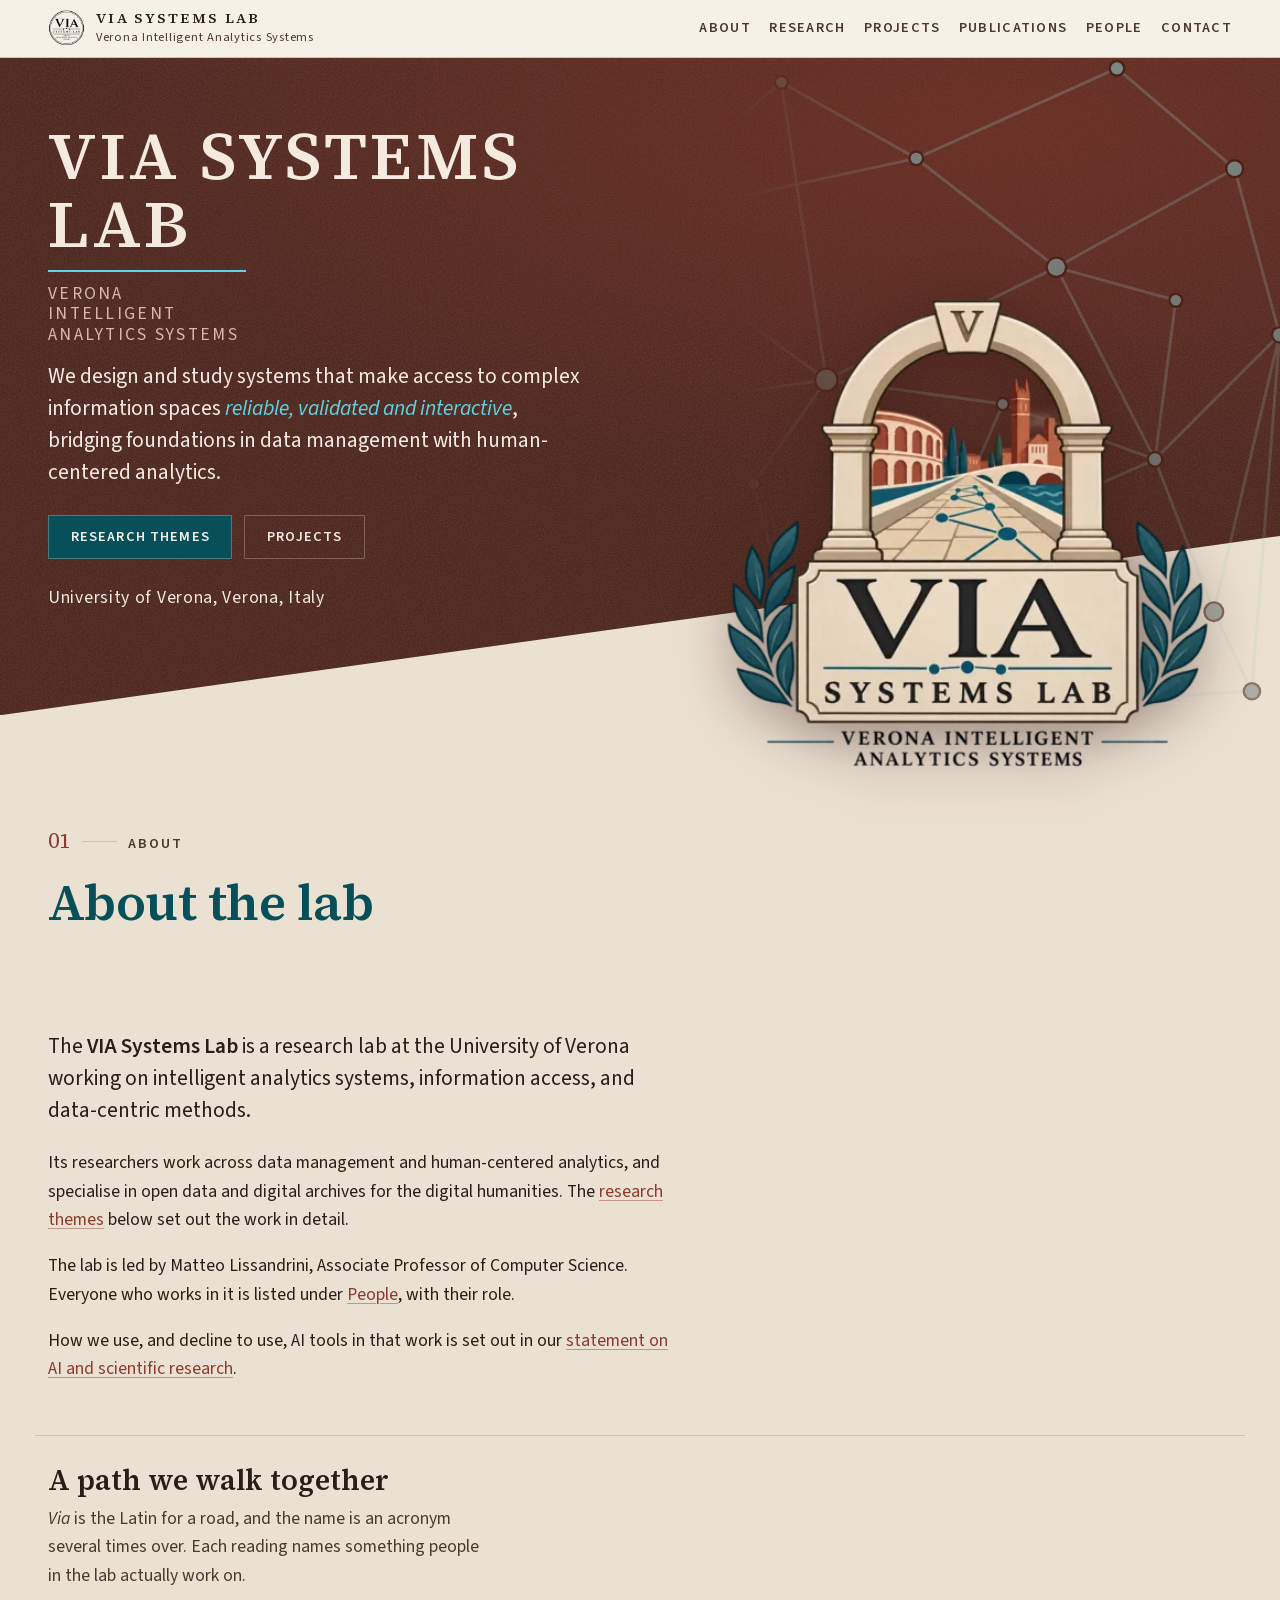
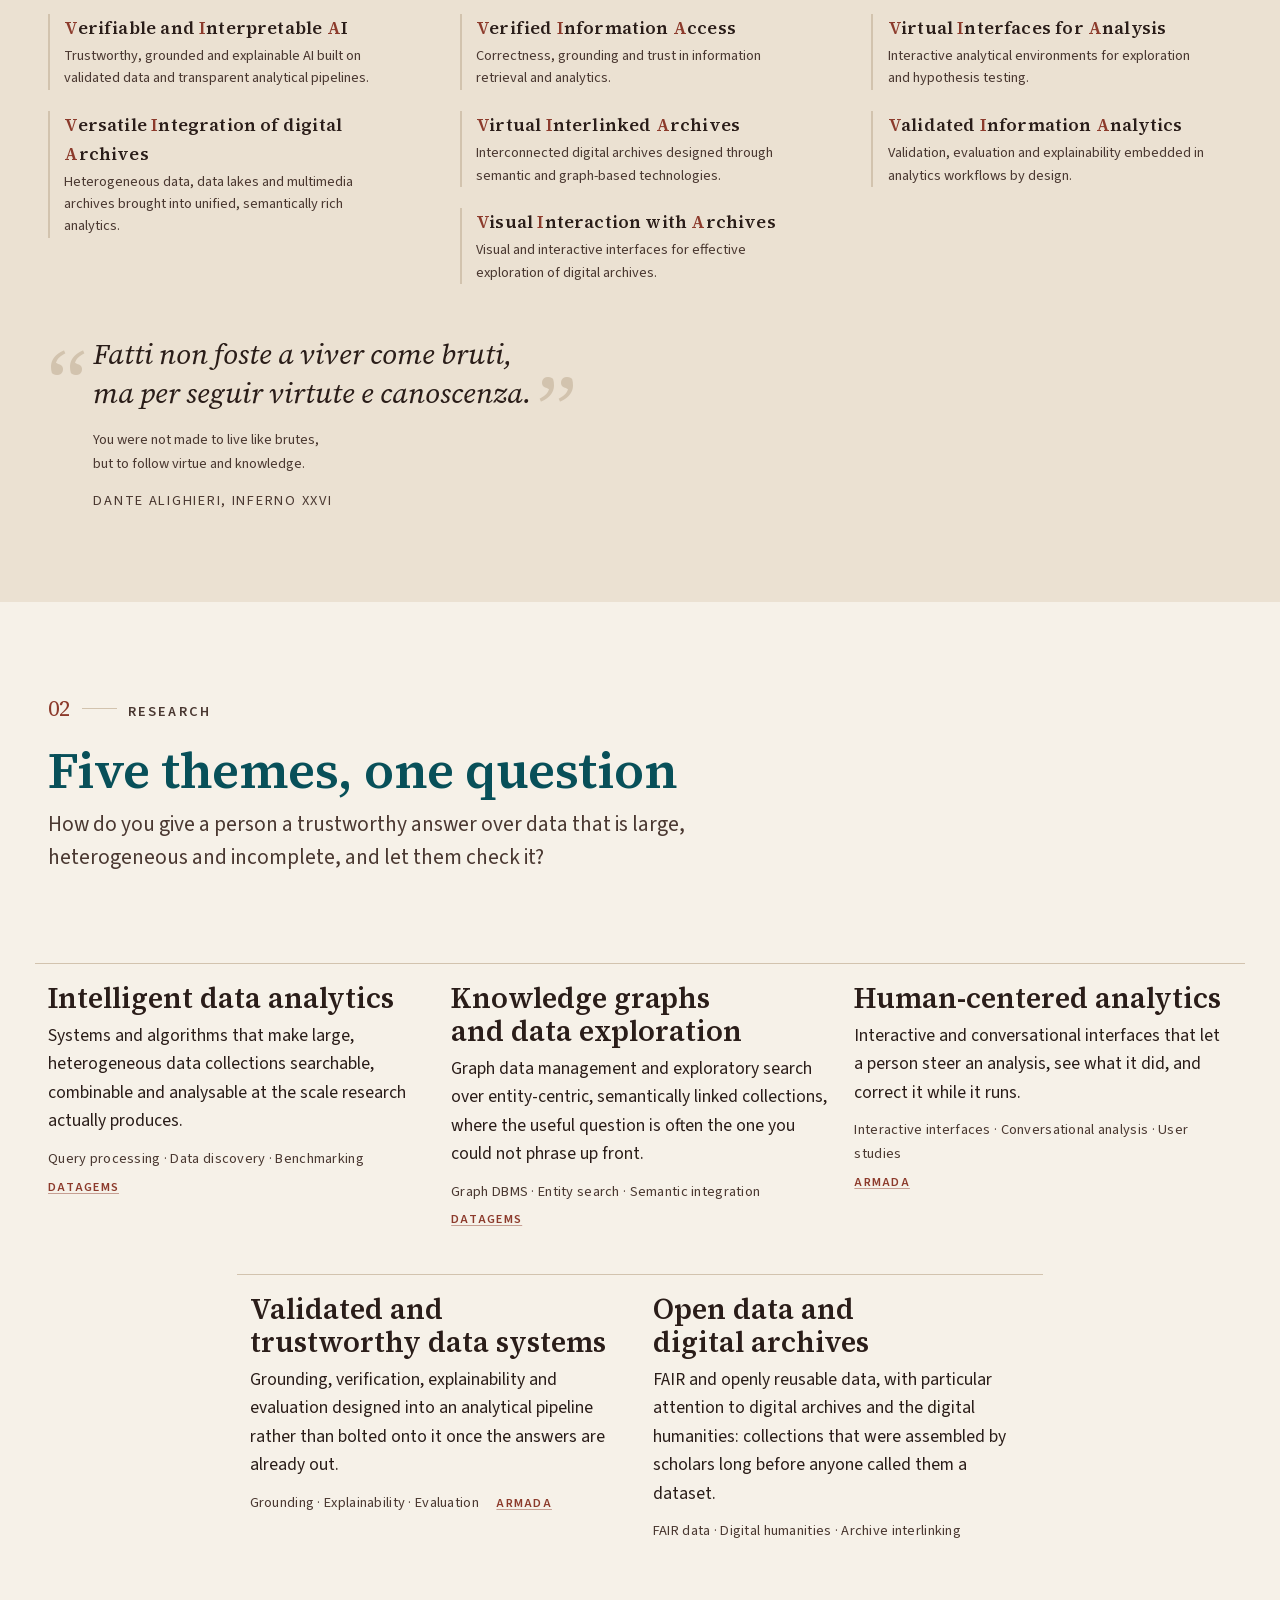
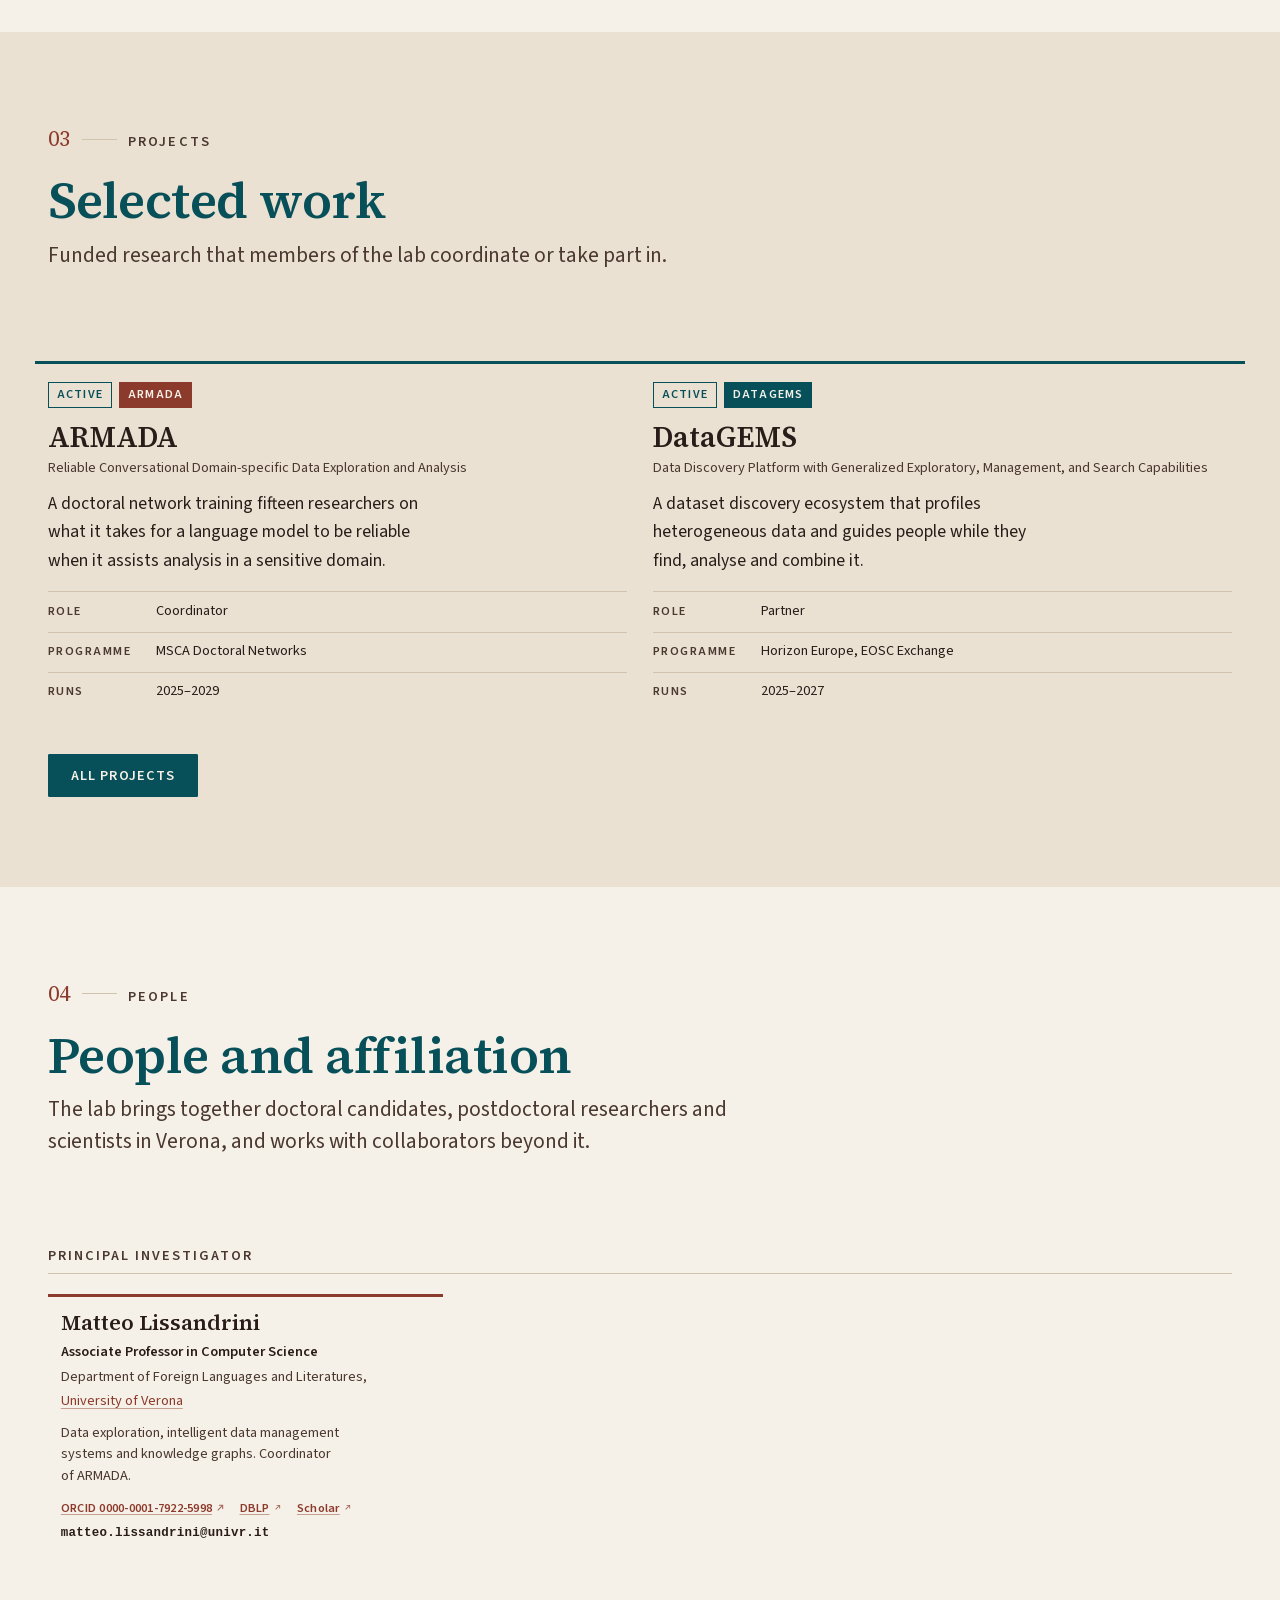
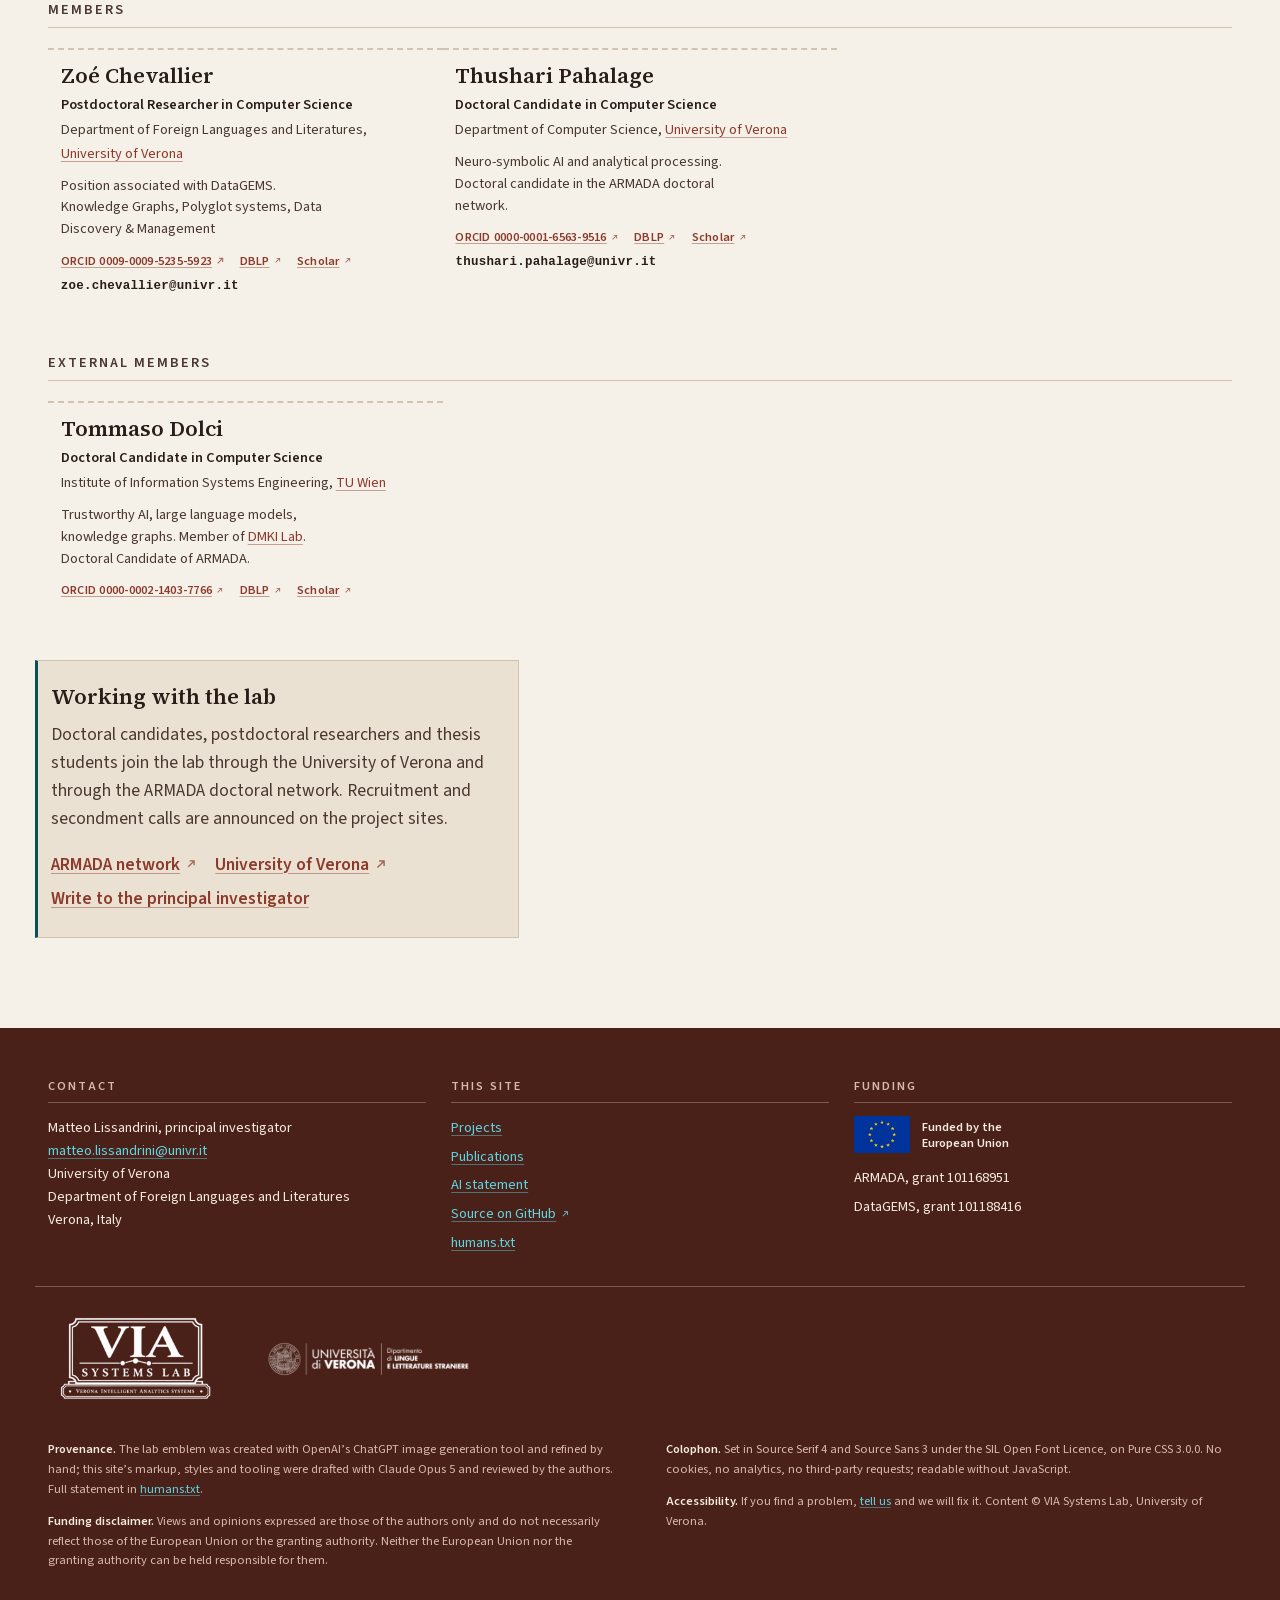
==== index.html @ 9a3056bc "content(people): title doctoral candidates consistently [BOT] The cards used "Doctoral Candidate" an" ====
<!doctype html>
<html lang="en">
<head>
<meta charset="utf-8">
<meta name="viewport" content="width=device-width, initial-scale=1">

<title>VIA Systems Lab · Verona Intelligent Analytics Systems</title>
<meta name="description" content="VIA Systems Lab (Verona Intelligent Analytics Systems) is a research lab at the University of Verona working on reliable, validated and interactive access to complex information spaces.">
<link rel="canonical" href="https://viasystemslab.github.io/">

<meta name="color-scheme" content="light">
<meta name="theme-color" content="#f6f1e8">

<link rel="icon" href="icons/favicon.svg" type="image/svg+xml">
<link rel="icon" href="icons/favicon-32.png" sizes="32x32" type="image/png">
<link rel="icon" href="icons/favicon-16.png" sizes="16x16" type="image/png">
<link rel="apple-touch-icon" href="icons/apple-touch-icon.png" sizes="180x180">
<link rel="manifest" href="site.webmanifest">
<link rel="author" type="text/plain" href="humans.txt">

<link rel="preload" href="fonts/source-sans-3-roman-latin.woff2" as="font" type="font/woff2" crossorigin>
<link rel="preload" href="fonts/source-serif-4-roman-latin.woff2" as="font" type="font/woff2" crossorigin>

<link rel="stylesheet" href="css/fonts.css">
<link rel="stylesheet" href="css/pure.css">
<link rel="stylesheet" href="css/grids-responsive.css">
<link rel="stylesheet" href="css/custom.css">

<meta property="og:type" content="website">
<meta property="og:site_name" content="VIA Systems Lab">
<meta property="og:locale" content="en_GB">
<meta property="og:url" content="https://viasystemslab.github.io/">
<meta property="og:title" content="VIA Systems Lab · Verona Intelligent Analytics Systems">
<meta property="og:description" content="A research lab at the University of Verona working on reliable, validated and interactive access to complex information spaces.">
<meta property="og:image" content="https://viasystemslab.github.io/img/og-card.png">
<meta property="og:image:width" content="1200">
<meta property="og:image:height" content="630">
<meta property="og:image:type" content="image/png">
<meta property="og:image:alt" content="The VIA Systems Lab plaque: VIA SYSTEMS LAB, Verona Intelligent Analytics Systems.">
<meta name="twitter:card" content="summary_large_image">

<script type="application/ld+json">
{
  "@context": {
    "@vocab": "https://schema.org/",
    "iptcExt": "http://iptc.org/std/Iptc4xmpExt/2008-02-29/",
    "digitalSourceType": {
      "@id": "iptcExt:DigitalSourceType",
      "@type": "@id"
    }
  },
  "@graph": [
    {
      "@id": "https://viasystemslab.github.io/#website",
      "@type": "WebSite",
      "url": "https://viasystemslab.github.io/",
      "name": "VIA Systems Lab",
      "inLanguage": "en",
      "publisher": {
        "@id": "https://viasystemslab.github.io/#organization"
      }
    },
    {
      "@id": "https://viasystemslab.github.io/#webpage",
      "@type": "WebPage",
      "url": "https://viasystemslab.github.io/",
      "name": "VIA Systems Lab · Verona Intelligent Analytics Systems",
      "isPartOf": {
        "@id": "https://viasystemslab.github.io/#website"
      },
      "about": {
        "@id": "https://viasystemslab.github.io/#organization"
      },
      "inLanguage": "en",
      "primaryImageOfPage": {
        "@id": "https://viasystemslab.github.io/#emblem"
      }
    },
    {
      "@id": "https://viasystemslab.github.io/#organization",
      "@type": "ResearchOrganization",
      "name": "VIA Systems Lab",
      "alternateName": "Verona Intelligent Analytics Systems",
      "url": "https://viasystemslab.github.io/",
      "description": "A research lab at the University of Verona working on systems for reliable, validated and interactive access to complex information spaces, with an emphasis on open data and digital archives.",
      "parentOrganization": {
        "@id": "https://ror.org/039bp8j42"
      },
      "location": {
        "@type": "Place",
        "address": {
          "@type": "PostalAddress",
          "addressLocality": "Verona",
          "addressCountry": "IT"
        }
      },
      "sameAs": [
        "https://github.com/VIASystemsLab"
      ],
      "member": [
        {
          "@id": "https://orcid.org/0000-0001-7922-5998"
        },
        {
          "@id": "https://orcid.org/0000-0001-6563-9516"
        },
        {
          "@id": "https://orcid.org/0009-0009-5235-5923"
        },
        {
          "@id": "https://orcid.org/0000-0002-1403-7766"
        }
      ],
      "knowsAbout": [
        {
          "@id": "https://viasystemslab.github.io/#theme-intelligent-data-analytics"
        },
        {
          "@id": "https://viasystemslab.github.io/#theme-knowledge-graphs"
        },
        {
          "@id": "https://viasystemslab.github.io/#theme-human-centered-analytics"
        },
        {
          "@id": "https://viasystemslab.github.io/#theme-trustworthy-data-systems"
        },
        {
          "@id": "https://viasystemslab.github.io/#theme-open-data-archives"
        }
      ],
      "logo": {
        "@id": "https://viasystemslab.github.io/#emblem"
      },
      "image": {
        "@id": "https://viasystemslab.github.io/#emblem"
      }
    },
    {
      "@id": "https://ror.org/039bp8j42",
      "@type": "CollegeOrUniversity",
      "name": "University of Verona",
      "alternateName": "Università degli Studi di Verona",
      "url": "https://www.univr.it/",
      "sameAs": [
        "https://ror.org/039bp8j42",
        "https://www.wikidata.org/wiki/Q2531629"
      ]
    },
    {
      "@id": "https://ror.org/04d836q62",
      "@type": "CollegeOrUniversity",
      "name": "TU Wien",
      "alternateName": "Technische Universität Wien",
      "url": "https://www.tuwien.at/",
      "sameAs": [
        "https://ror.org/04d836q62"
      ]
    },
    {
      "@id": "https://orcid.org/0000-0001-7922-5998",
      "@type": "Person",
      "name": "Matteo Lissandrini",
      "givenName": "Matteo",
      "familyName": "Lissandrini",
      "jobTitle": "Associate Professor in Computer Science",
      "url": "https://lissandrini.com/",
      "email": "matteo.lissandrini@univr.it",
      "affiliation": {
        "@id": "https://ror.org/039bp8j42"
      },
      "worksFor": {
        "@id": "https://ror.org/039bp8j42"
      },
      "memberOf": {
        "@id": "https://viasystemslab.github.io/#organization"
      },
      "identifier": {
        "@type": "PropertyValue",
        "propertyID": "ORCID",
        "value": "0000-0001-7922-5998",
        "url": "https://orcid.org/0000-0001-7922-5998"
      },
      "sameAs": [
        "https://orcid.org/0000-0001-7922-5998",
        "https://dblp.org/pid/139/1128.html",
        "https://scholar.google.com/citations?user=TvHNVDgAAAAJ",
        "https://lissandrini.com/",
        "https://www.dlls.univr.it/?ent=persona&id=7657&lang=en"
      ]
    },
    {
      "@id": "https://orcid.org/0000-0001-6563-9516",
      "@type": "Person",
      "name": "Thushari Pahalage",
      "givenName": "Thushari",
      "familyName": "Pahalage",
      "jobTitle": "Doctoral Candidate in Computer Science",
      "url": "https://sites.google.com/view/thushariii/home",
      "email": "thushari.pahalage@univr.it",
      "affiliation": {
        "@id": "https://ror.org/039bp8j42"
      },
      "worksFor": {
        "@id": "https://ror.org/039bp8j42"
      },
      "memberOf": {
        "@id": "https://viasystemslab.github.io/#organization"
      },
      "identifier": {
        "@type": "PropertyValue",
        "propertyID": "ORCID",
        "value": "0000-0001-6563-9516",
        "url": "https://orcid.org/0000-0001-6563-9516"
      },
      "sameAs": [
        "https://orcid.org/0000-0001-6563-9516",
        "https://dblp.org/pid/359/8479.html",
        "https://scholar.google.com/citations?user=xs5upZ8AAAAJ",
        "https://sites.google.com/view/thushariii/home"
      ]
    },
    {
      "@id": "https://orcid.org/0009-0009-5235-5923",
      "@type": "Person",
      "name": "Zoé Chevallier",
      "givenName": "Zoé",
      "familyName": "Chevallier",
      "jobTitle": "Postdoctoral Researcher in Computer Science",
      "url": "https://zoechevallier1.github.io/",
      "email": "zoe.chevallier@univr.it",
      "affiliation": {
        "@id": "https://ror.org/039bp8j42"
      },
      "worksFor": {
        "@id": "https://ror.org/039bp8j42"
      },
      "memberOf": {
        "@id": "https://viasystemslab.github.io/#organization"
      },
      "identifier": {
        "@type": "PropertyValue",
        "propertyID": "ORCID",
        "value": "0009-0009-5235-5923",
        "url": "https://orcid.org/0009-0009-5235-5923"
      },
      "sameAs": [
        "https://orcid.org/0009-0009-5235-5923",
        "https://dblp.org/pid/281/5271.html",
        "https://scholar.google.com/citations?user=TdXjdssAAAAJ&hl=fr&oi=ao",
        "https://zoechevallier1.github.io/",
        "https://www.dlls.univr.it/?ent=persona&id=100156&lang=en"
      ]
    },
    {
      "@id": "https://orcid.org/0000-0002-1403-7766",
      "@type": "Person",
      "name": "Tommaso Dolci",
      "givenName": "Tommaso",
      "familyName": "Dolci",
      "jobTitle": "Doctoral Candidate in Computer Science",
      "url": "https://tommasod.github.io/",
      "affiliation": {
        "@id": "https://ror.org/04d836q62"
      },
      "worksFor": {
        "@id": "https://ror.org/04d836q62"
      },
      "memberOf": {
        "@id": "https://viasystemslab.github.io/#organization"
      },
      "identifier": {
        "@type": "PropertyValue",
        "propertyID": "ORCID",
        "value": "0000-0002-1403-7766",
        "url": "https://orcid.org/0000-0002-1403-7766"
      },
      "sameAs": [
        "https://orcid.org/0000-0002-1403-7766",
        "https://dblp.org/pid/327/0835.html",
        "https://scholar.google.com/citations?user=LtmIhawAAAAJ",
        "https://tommasod.github.io/",
        "https://informatics.tuwien.ac.at/people/tommaso-dolci/"
      ]
    },
    {
      "@id": "https://viasystemslab.github.io/#research-themes",
      "@type": "DefinedTermSet",
      "name": "VIA Systems Lab research themes"
    },
    {
      "@id": "https://viasystemslab.github.io/#theme-intelligent-data-analytics",
      "@type": "DefinedTerm",
      "name": "Intelligent data analytics",
      "description": "Systems and algorithms that make large, heterogeneous data collections searchable, combinable and analysable at the scale research actually produces.",
      "inDefinedTermSet": {
        "@id": "https://viasystemslab.github.io/#research-themes"
      }
    },
    {
      "@id": "https://viasystemslab.github.io/#theme-knowledge-graphs",
      "@type": "DefinedTerm",
      "name": "Knowledge graphs and data exploration",
      "description": "Graph data management and exploratory search over entity-centric, semantically linked collections, where the useful question is often the one you could not phrase up front.",
      "inDefinedTermSet": {
        "@id": "https://viasystemslab.github.io/#research-themes"
      }
    },
    {
      "@id": "https://viasystemslab.github.io/#theme-human-centered-analytics",
      "@type": "DefinedTerm",
      "name": "Human-centered analytics",
      "description": "Interactive and conversational interfaces that let a person steer an analysis, see what it did, and correct it while it runs.",
      "inDefinedTermSet": {
        "@id": "https://viasystemslab.github.io/#research-themes"
      }
    },
    {
      "@id": "https://viasystemslab.github.io/#theme-trustworthy-data-systems",
      "@type": "DefinedTerm",
      "name": "Validated and trustworthy data systems",
      "description": "Grounding, verification, explainability and evaluation designed into an analytical pipeline rather than bolted onto it once the answers are already out.",
      "inDefinedTermSet": {
        "@id": "https://viasystemslab.github.io/#research-themes"
      }
    },
    {
      "@id": "https://viasystemslab.github.io/#theme-open-data-archives",
      "@type": "DefinedTerm",
      "name": "Open data and digital archives",
      "description": "FAIR and openly reusable data, with particular attention to digital archives and the digital humanities: collections that were assembled by scholars long before anyone called them a dataset.",
      "inDefinedTermSet": {
        "@id": "https://viasystemslab.github.io/#research-themes"
      }
    },
    {
      "@id": "https://cordis.europa.eu/project/id/101168951",
      "@type": "ResearchProject",
      "name": "ARMADA",
      "mainEntityOfPage": "https://viasystemslab.github.io/projects.html#armada",
      "startDate": "2025-03-01",
      "endDate": "2029-02-28",
      "member": {
        "@id": "https://viasystemslab.github.io/#organization"
      }
    },
    {
      "@id": "https://cordis.europa.eu/project/id/101188416",
      "@type": "ResearchProject",
      "name": "DataGEMS",
      "mainEntityOfPage": "https://viasystemslab.github.io/projects.html#datagems",
      "startDate": "2025-01-01",
      "endDate": "2027-12-31",
      "member": {
        "@id": "https://viasystemslab.github.io/#organization"
      }
    },
    {
      "@id": "https://viasystemslab.github.io/#emblem",
      "@type": "ImageObject",
      "name": "VIA Systems Lab emblem",
      "description": "A Roman arch framing a paved via that leads towards the Verona Arena, with the joints between the paving stones drawn as the edges of a data graph.",
      "contentUrl": "https://viasystemslab.github.io/img/via-logo-pictorial-w-1080.webp",
      "thumbnailUrl": "https://viasystemslab.github.io/img/via-logo-pictorial-w-480.webp",
      "encodingFormat": "image/webp",
      "width": 1080,
      "height": 996,
      "creator": {
        "@id": "https://viasystemslab.github.io/#organization"
      },
      "digitalSourceType": {
        "@id": "http://cv.iptc.org/newscodes/digitalsourcetype/compositeWithTrainedAlgorithmicMedia"
      },
      "creditText": "Images created with OpenAI's ChatGPT image generation tool. The designs were generated using AI based on prompts developed for the VIA Systems Lab, drawing inspiration from traditional Verona street plaques, Roman and medieval architectural elements, and the concepts of stable grounding, solid innovation, and lasting scientific knowledge. The final logo concepts were iteratively refined through successive prompts to simplify the design and adapt it for use as a stylized, monochrome logo and circular avatar."
    },
    {
      "@id": "https://github.com/VIASystemsLab/VIASystemsLab.github.io",
      "@type": "SoftwareSourceCode",
      "name": "VIA Systems Lab website",
      "description": "The static HTML and CSS source of this site.",
      "codeRepository": "https://github.com/VIASystemsLab/VIASystemsLab.github.io",
      "programmingLanguage": [
        "HTML",
        "CSS"
      ],
      "runtimePlatform": "GitHub Pages",
      "license": "https://github.com/VIASystemsLab/VIASystemsLab.github.io/blob/main/LICENSE",
      "maintainer": {
        "@id": "https://viasystemslab.github.io/#organization"
      },
      "about": {
        "@id": "https://viasystemslab.github.io/#organization"
      },
      "creditText": "Markup, stylesheet, build tooling and documentation drafted with Claude Opus 5 (claude-opus-5) and reviewed by the authors, who remain responsible for what is published."
    }
  ]
}
</script>
</head>

<body id="top">

<a class="skip-link" href="#main">Skip to main content</a>

<header class="masthead">
  <div class="masthead__inner">
    <a class="wordmark" href="#top">
      <picture>
        <source type="image/webp" srcset="img/via-logo-circle-b-240.webp">
        <img class="wordmark__seal" src="img/via-logo-circle-b-240.png" width="240" height="240" alt="" decoding="async">
      </picture>
      <span class="wordmark__text">
        <span class="wordmark__name">VIA Systems Lab</span>
        <span class="wordmark__sub">Verona Intelligent Analytics Systems</span>
      </span>
    </a>

    <nav class="nav" aria-label="Main">
      <ul class="nav__list">
        <li><a href="#about">About</a></li>
        <li><a href="#research">Research</a></li>
        <li><a href="projects.html">Projects</a></li>
        <li><a href="publications.html">Publications</a></li>
        <li><a href="#people">People</a></li>
        <li><a href="#contact">Contact</a></li>
      </ul>
    </nav>
  </div>
</header>

<main id="main">

  <!-- ============================== Hero ============================== -->
  <section class="hero" aria-labelledby="hero-title">
      <!--
        The lab's node-and-link figure. Geometry only: every colour, weight and
        opacity is in css/custom.css under .graph, so this can be retuned or
        reused on another band without touching markup.
      -->
      <div class="graph hero__graph" aria-hidden="true">
        <svg viewBox="0 0 900 380" preserveAspectRatio="xMaxYMid slice" focusable="false">
          <path class="graph__edges" d="M118 292L206 208 M206 208L298 322 M206 208L352 138 M352 138L447 243 M447 243L298 322 M447 243L563 330 M352 138L515 96 M515 96L408 44 M408 44L246 58 M246 58L206 208 M447 243L596 246 M596 246L638 186 M638 186L515 96 M638 186L771 121 M771 121L874 64 M638 186L740 200 M740 200L702 288 M702 288L563 330 M771 121L828 232 M828 232L702 288 M740 200L828 232 M828 232L862 320 M862 320L798 300 M798 300L702 288 M515 96L690 58 M690 58L771 121 M828 232L900 160 M900 160L874 64 M563 330L500 350 M500 350L660 348 M660 348L702 288 M408 44L330 8 M330 8L246 58 M690 58L612 14 M612 14L515 96 M874 64L806 6 M806 6L690 58 M500 350L392 374 M392 374L298 322 M660 348L716 376 M716 376L798 300 M862 320L884 366 M884 366L716 376 M298 322L236 368 M236 368L500 350 M206 208L166 140 M166 140L352 138 M272 240L298 322 M272 240L206 208 M470 120L515 96 M470 120L352 138 M540 200L447 243 M540 200L638 186 M610 300L660 348 M610 300L596 246 M760 340L798 300 M760 340L702 288 M840 140L771 121 M840 140L828 232 M118 292L236 368 M596 246L500 350 M900 160L862 320 M612 14L638 186 M884 366L900 160"/>
          <g class="graph__halo"><circle cx="118" cy="292" r="6.66"/><circle cx="206" cy="208" r="4.91"/><circle cx="298" cy="322" r="7.83"/><circle cx="352" cy="138" r="5.38"/><circle cx="447" cy="243" r="8.65"/><circle cx="515" cy="96" r="4.91"/><circle cx="563" cy="330" r="5.61"/><circle cx="638" cy="186" r="7.25"/><circle cx="702" cy="288" r="5.14"/><circle cx="771" cy="121" r="6.31"/><circle cx="828" cy="232" r="4.91"/><circle cx="874" cy="64" r="5.61"/><circle cx="246" cy="58" r="4.44"/><circle cx="408" cy="44" r="4.91"/><circle cx="596" cy="246" r="4.44"/><circle cx="740" cy="200" r="4.21"/><circle cx="862" cy="320" r="6.08"/><circle cx="690" cy="58" r="4.68"/><circle cx="798" cy="300" r="4.44"/><circle cx="900" cy="160" r="5.14"/><circle cx="500" cy="350" r="4.68"/><circle cx="660" cy="348" r="4.91"/><circle cx="330" cy="8" r="5.38"/><circle cx="612" cy="14" r="4.44"/><circle cx="806" cy="6" r="4.91"/><circle cx="392" cy="374" r="5.14"/><circle cx="716" cy="376" r="4.68"/><circle cx="884" cy="366" r="5.38"/><circle cx="236" cy="368" r="4.44"/><circle cx="166" cy="140" r="4.68"/><circle cx="272" cy="240" r="5.14"/><circle cx="470" cy="120" r="4.44"/><circle cx="540" cy="200" r="5.38"/><circle cx="610" cy="300" r="4.21"/><circle cx="760" cy="340" r="4.91"/><circle cx="840" cy="140" r="4.44"/></g>
          <g class="graph__nodes"><circle cx="118" cy="292" r="5.26"/><circle cx="206" cy="208" r="3.51"/><circle cx="298" cy="322" r="6.43"/><circle cx="352" cy="138" r="3.98"/><circle cx="447" cy="243" r="7.25"/><circle cx="515" cy="96" r="3.51"/><circle cx="563" cy="330" r="4.21"/><circle cx="638" cy="186" r="5.85"/><circle cx="702" cy="288" r="3.74"/><circle cx="771" cy="121" r="4.91"/><circle cx="828" cy="232" r="3.51"/><circle cx="874" cy="64" r="4.21"/><circle cx="246" cy="58" r="3.04"/><circle cx="408" cy="44" r="3.51"/><circle cx="596" cy="246" r="3.04"/><circle cx="740" cy="200" r="2.81"/><circle cx="862" cy="320" r="4.68"/><circle cx="690" cy="58" r="3.28"/><circle cx="798" cy="300" r="3.04"/><circle cx="900" cy="160" r="3.74"/><circle cx="500" cy="350" r="3.28"/><circle cx="660" cy="348" r="3.51"/><circle cx="330" cy="8" r="3.98"/><circle cx="612" cy="14" r="3.04"/><circle cx="806" cy="6" r="3.51"/><circle cx="392" cy="374" r="3.74"/><circle cx="716" cy="376" r="3.28"/><circle cx="884" cy="366" r="3.98"/><circle cx="236" cy="368" r="3.04"/><circle cx="166" cy="140" r="3.28"/><circle cx="272" cy="240" r="3.74"/><circle cx="470" cy="120" r="3.04"/><circle cx="540" cy="200" r="3.98"/><circle cx="610" cy="300" r="2.81"/><circle cx="760" cy="340" r="3.51"/><circle cx="840" cy="140" r="3.04"/></g>
        </svg>
      </div>
    <div class="hero__grid shell pure-g">
      <div class="hero__text pure-u-1 pure-u-md-1-2 pure-u-lg-13-24">
        <h1 id="hero-title" class="hero__h1">
          <span class="hero__name">VIA Systems Lab</span>
          <span class="hero__expansion">Verona Intelligent Analytics Systems</span>
        </h1>
        <p class="hero__lead">
          We design and study systems that make access to complex information
          spaces <em>reliable, validated and interactive</em>, bridging foundations
          in data management with human-centered analytics.
        </p>
        <p class="hero__actions">
          <a class="pure-button button button--primary" href="#research">Research themes</a>
          <a class="pure-button button button--ghost" href="projects.html">Projects</a>
        </p>
        <p class="hero__fact">
          University of Verona, Verona, Italy
        </p>
      </div>

      <figure class="hero__figure pure-u-1 pure-u-md-1-2 pure-u-lg-11-24">
        <!--
          Two cuts of the same emblem, differing only in the tagline colour.
          Which one reads depends on what the tagline lands on, and that
          changes twice as the layout widens:

            below 48em   the band is lifted and the emblem's lower half,
                         tagline included, finishes on the page  ->  black
            48em to 64em the emblem sits wholly on the dark band  ->  white
            64em and up  --hero-overhang pulls the emblem down through the
                         diagonal and the tagline clears it again  ->  black

          The first matching source wins, so the order here is narrowest
          first. Both cuts are built by tools/build_assets.py.
        -->
        <picture>
          <source type="image/webp" media="(max-width: 47.99em)"
                  srcset="img/via-logo-pictorial-b-480.webp 480w, img/via-logo-pictorial-b-720.webp 720w, img/via-logo-pictorial-b-1080.webp 1080w"
                  sizes="78vw">
          <source media="(max-width: 47.99em)"
                  srcset="img/via-logo-pictorial-b-480.png 480w"
                  sizes="78vw">
          <source type="image/webp" media="(max-width: 63.99em)"
                  srcset="img/via-logo-pictorial-w-480.webp 480w, img/via-logo-pictorial-w-720.webp 720w, img/via-logo-pictorial-w-1080.webp 1080w"
                  sizes="42vw">
          <source media="(max-width: 63.99em)"
                  srcset="img/via-logo-pictorial-w-480.png 480w"
                  sizes="42vw">
          <source type="image/webp"
                  srcset="img/via-logo-pictorial-b-480.webp 480w, img/via-logo-pictorial-b-720.webp 720w, img/via-logo-pictorial-b-1080.webp 1080w"
                  sizes="34vw">
          <img src="img/via-logo-pictorial-b-480.png" width="1305" height="1206"
               alt="The VIA Systems Lab emblem: a Roman arch framing a paved road that leads towards the Verona Arena, with the joints between the paving stones drawn as the edges of a data graph."
               decoding="async" fetchpriority="high">
        </picture>
      </figure>
    </div>
  </section>

  <!-- ============================= About ============================== -->
  <section id="about" class="section" aria-labelledby="about-title">
    <div class="shell pure-g">
      <header class="section__head pure-u-1 pure-u-md-5-6 pure-u-lg-17-24">
        <p class="eyebrow"><span class="eyebrow__num">01</span> About</p>
        <h2 id="about-title" class="section__title">About the lab</h2>
      </header>

      <div class="prose pure-u-1 pure-u-lg-13-24">
        <p class="prose__lead">
          The <strong>VIA Systems Lab</strong> is a research lab at the University of
          Verona working on intelligent analytics systems, information access, and
          data-centric methods.
        </p>
        <p>
          Its researchers work across data management and human-centered
          analytics, and specialise in open data and digital archives for the
          digital humanities. The <a href="#research">research themes</a> below
          set out the work in detail.
        </p>
        <p>
          The lab is led by Matteo Lissandrini, Associate Professor of Computer
          Science. Everyone who works in it is listed under
          <a href="#people">People</a>, with their role.
        </p>
        <p>
          How we use, and decline to use, AI tools in that work is set out in our
          <a href="ai-statement.html">statement on AI and scientific research</a>.
        </p>
      </div>

      <aside class="glossary pure-u-1" aria-labelledby="glossary-title">
        <h3 id="glossary-title" class="glossary__title">A path we walk together</h3>
        <p class="glossary__intro">
          <em>Via</em> is the Latin for a road, and the name is an acronym several
          times over. Each reading names something people in the lab actually
          work on.
        </p>
        <dl class="glossary__list">
          <div class="glossary__item">
            <dt><span class="glossary__vi">V</span>erifiable and <span class="glossary__vi">I</span>nterpretable <span class="glossary__vi">A</span>I</dt>
            <dd>Trustworthy, grounded and explainable AI built on validated data and transparent analytical pipelines.</dd>
          </div>
          <div class="glossary__item">
            <dt><span class="glossary__vi">V</span>ersatile <span class="glossary__vi">I</span>ntegration of digital <span class="glossary__vi">A</span>rchives</dt>
            <dd>Heterogeneous data, data lakes and multimedia archives brought into unified, semantically rich analytics.</dd>
          </div>
          <div class="glossary__item">
            <dt><span class="glossary__vi">V</span>erified <span class="glossary__vi">I</span>nformation <span class="glossary__vi">A</span>ccess</dt>
            <dd>Correctness, grounding and trust in information retrieval and analytics.</dd>
          </div>
          <div class="glossary__item">
            <dt><span class="glossary__vi">V</span>irtual <span class="glossary__vi">I</span>nterlinked <span class="glossary__vi">A</span>rchives</dt>
            <dd>Interconnected digital archives designed through semantic and graph-based technologies.</dd>
          </div>
          <div class="glossary__item">
            <dt><span class="glossary__vi">V</span>isual <span class="glossary__vi">I</span>nteraction with <span class="glossary__vi">A</span>rchives</dt>
            <dd>Visual and interactive interfaces for effective exploration of digital archives.</dd>
          </div>
          <div class="glossary__item">
            <dt><span class="glossary__vi">V</span>irtual <span class="glossary__vi">I</span>nterfaces for <span class="glossary__vi">A</span>nalysis</dt>
            <dd>Interactive analytical environments for exploration and hypothesis testing.</dd>
          </div>
          <div class="glossary__item">
            <dt><span class="glossary__vi">V</span>alidated <span class="glossary__vi">I</span>nformation <span class="glossary__vi">A</span>nalytics</dt>
            <dd>Validation, evaluation and explainability embedded in analytics workflows by design.</dd>
          </div>
        </dl>
      </aside>

      <figure class="pullquote pure-u-1 pure-u-md-1-2 pure-u-lg-11-24">
        <!-- Verse, so the line break is the poem's and belongs in the markup. -->
        <blockquote lang="it">
          <p>Fatti non foste a viver come bruti,<br>
          ma per seguir virtute e canoscenza.</p>
        </blockquote>
        <p class="pullquote__gloss" lang="en">You were not made to live like
          brutes, but to follow virtue and knowledge.</p>
        <figcaption>Dante Alighieri, Inferno XXVI</figcaption>
      </figure>
    </div>
  </section>

  <!-- ============================ Research ============================ -->
  <section id="research" class="section" aria-labelledby="research-title">
    <div class="shell pure-g">
      <header class="section__head pure-u-1 pure-u-md-5-6 pure-u-lg-17-24">
        <p class="eyebrow"><span class="eyebrow__num">02</span> Research</p>
        <h2 id="research-title" class="section__title">Five themes, one question</h2>
        <p class="section__standfirst">
          How do you give a person a trustworthy answer over data that is large,
          heterogeneous and incomplete, and let them check it?
        </p>
      </header>

      <ol class="themes pure-g">
        <li class="theme pure-u-1 pure-u-md-1-2 pure-u-lg-1-3" id="theme-intelligent-data-analytics">
          <h3 class="theme__name">Intelligent data analytics</h3>
          <p class="theme__desc">
            Systems and algorithms that make large, heterogeneous data collections
            searchable, combinable and analysable at the scale research actually produces.
          </p>
          <p class="theme__meta">
            <span class="theme__methods">Query processing · Data discovery · Benchmarking</span>
            <a class="theme__link" href="projects.html#datagems">DataGEMS</a>
          </p>
        </li>

        <li class="theme pure-u-1 pure-u-md-1-2 pure-u-lg-1-3" id="theme-knowledge-graphs">
          <h3 class="theme__name">Knowledge graphs and data exploration</h3>
          <p class="theme__desc">
            Graph data management and exploratory search over entity-centric,
            semantically linked collections, where the useful question is often the
            one you could not phrase up front.
          </p>
          <p class="theme__meta">
            <span class="theme__methods">Graph DBMS · Entity search · Semantic integration</span>
            <a class="theme__link" href="projects.html#datagems">DataGEMS</a>
          </p>
        </li>

        <li class="theme pure-u-1 pure-u-md-1-2 pure-u-lg-1-3" id="theme-human-centered-analytics">
          <h3 class="theme__name">Human-centered analytics</h3>
          <p class="theme__desc">
            Interactive and conversational interfaces that let a person steer an
            analysis, see what it did, and correct it while it runs.
          </p>
          <p class="theme__meta">
            <span class="theme__methods">Interactive interfaces · Conversational analysis · User studies</span>
            <a class="theme__link" href="projects.html#armada">ARMADA</a>
          </p>
        </li>

        <li class="theme pure-u-1 pure-u-md-1-2 pure-u-lg-1-3" id="theme-trustworthy-data-systems">
          <h3 class="theme__name">Validated and trustworthy data systems</h3>
          <p class="theme__desc">
            Grounding, verification, explainability and evaluation designed into an
            analytical pipeline rather than bolted onto it once the answers are already out.
          </p>
          <p class="theme__meta">
            <span class="theme__methods">Grounding · Explainability · Evaluation</span>
            <a class="theme__link" href="projects.html#armada">ARMADA</a>
          </p>
        </li>

        <li class="theme pure-u-1 pure-u-md-1-2 pure-u-lg-1-3" id="theme-open-data-archives">
          <h3 class="theme__name">Open data and digital archives</h3>
          <p class="theme__desc">
            FAIR and openly reusable data, with particular attention to digital
            archives and the digital humanities: collections that were assembled by
            scholars long before anyone called them a dataset.
          </p>
          <p class="theme__meta">
            <span class="theme__methods">FAIR data · Digital humanities · Archive interlinking</span>
          </p>
        </li>
      </ol>
    </div>
  </section>

  <!-- ====================== Projects (highlights) ====================== -->
  <section id="projects" class="section" aria-labelledby="projects-title">
    <div class="shell pure-g">
      <header class="section__head pure-u-1 pure-u-md-5-6 pure-u-lg-17-24">
        <p class="eyebrow"><span class="eyebrow__num">03</span> Projects</p>
        <h2 id="projects-title" class="section__title">Selected work</h2>
        <p class="section__standfirst">
          Funded research that members of the lab coordinate or take part in.
        </p>
      </header>

      <!-- Every figure in these highlights is taken from the project's public
           CORDIS record. Do not publish a number that is not there. -->
      <ul class="highlights pure-g">
        <li class="highlight pure-u-1 pure-u-md-1-2">
          <p class="highlight__tags">
            <span class="tag tag--active">Active</span>
            <span class="tag tag--armada">ARMADA</span>
          </p>
          <h3 class="highlight__title"><a href="projects.html#armada">ARMADA</a></h3>
          <p class="highlight__sub">Reliable Conversational Domain-specific Data Exploration and Analysis</p>
          <p class="highlight__desc">
            A doctoral network training fifteen researchers on what it takes for
            a language model to be reliable when it assists analysis in a
            sensitive domain.
          </p>
          <dl class="highlight__meta">
            <div><dt>Role</dt><dd>Coordinator</dd></div>
            <div><dt>Programme</dt><dd>MSCA Doctoral Networks</dd></div>
            <div><dt>Runs</dt><dd><time datetime="2025-03-01">2025</time>–<time datetime="2029-02-28">2029</time></dd></div>
          </dl>
        </li>

        <li class="highlight pure-u-1 pure-u-md-1-2">
          <p class="highlight__tags">
            <span class="tag tag--active">Active</span>
            <span class="tag tag--datagems">DataGEMS</span>
          </p>
          <h3 class="highlight__title"><a href="projects.html#datagems">DataGEMS</a></h3>
          <p class="highlight__sub">Data Discovery Platform with Generalized Exploratory, Management, and Search Capabilities</p>
          <p class="highlight__desc">
            A dataset discovery ecosystem that profiles heterogeneous data and
            guides people while they find, analyse and combine it.
          </p>
          <dl class="highlight__meta">
            <div><dt>Role</dt><dd>Partner</dd></div>
            <div><dt>Programme</dt><dd>Horizon Europe, EOSC Exchange</dd></div>
            <div><dt>Runs</dt><dd><time datetime="2025-01-01">2025</time>–<time datetime="2027-12-31">2027</time></dd></div>
          </dl>
        </li>
      </ul>

      <p class="cta-row pure-u-1">
        <a class="pure-button button button--solid" href="projects.html">All projects</a>
      </p>
    </div>
  </section>

  <!-- ============================= People ============================= -->
  <section id="people" class="section" aria-labelledby="people-title">
    <div class="shell pure-g">
      <header class="section__head pure-u-1 pure-u-md-5-6 pure-u-lg-17-24">
        <p class="eyebrow"><span class="eyebrow__num">04</span> People</p>
        <h2 id="people-title" class="section__title">People and affiliation</h2>
        <p class="section__standfirst">
          The lab brings together doctoral candidates, postdoctoral researchers
          and scientists in Verona, and works with collaborators beyond it.
        </p>
      </header>

      <div class="peoplegroup pure-u-1">
        <h3 class="peoplegroup__title">Principal investigator</h3>
        <ul class="people pure-g">
          <li class="person person--lead pure-u-1 pure-u-md-1-2 pure-u-lg-1-3"
              vocab="https://schema.org/" typeof="Person"
              resource="https://orcid.org/0000-0001-7922-5998">
            <h4 class="person__name">
              <a property="url" href="https://lissandrini.com/"><span property="name">Matteo Lissandrini</span></a>
            </h4>
            <p class="person__title" property="jobTitle">Associate Professor in Computer Science</p>
            <p class="person__affil"
               property="affiliation" typeof="CollegeOrUniversity" resource="https://ror.org/039bp8j42">
              Department of Foreign Languages and Literatures,
              <a property="url" href="https://www.univr.it/"><span property="name">University of Verona</span></a>
            </p>
            <p class="person__bio">
              Data exploration, intelligent data management systems and knowledge
              graphs. Coordinator of ARMADA.
            </p>
            <p class="person__ids">
              <a property="sameAs" class="link-ext" href="https://orcid.org/0000-0001-7922-5998">ORCID 0000-0001-7922-5998</a>
              <a property="sameAs" class="link-ext" href="https://dblp.org/pid/139/1128.html">DBLP</a>
              <a property="sameAs" class="link-ext" href="https://scholar.google.com/citations?user=TvHNVDgAAAAJ">Scholar</a>
              <code property="email">matteo.lissandrini@univr.it</code>
            </p>
          </li>
        </ul>
      </div>

      <div class="peoplegroup pure-u-1">
        <h3 class="peoplegroup__title">Members</h3>
        <ul class="people pure-g">
          <li class="person pure-u-1 pure-u-md-1-2 pure-u-lg-1-3"
              vocab="https://schema.org/" typeof="Person"
              resource="https://orcid.org/0009-0009-5235-5923">
            <h4 class="person__name">
              <a property="url" href="https://zoechevallier1.github.io/"><span property="name">Zoé Chevallier</span></a>
            </h4>
            <p class="person__title" property="jobTitle">Postdoctoral Researcher in Computer Science</p>
            <p class="person__affil"
               property="affiliation" typeof="CollegeOrUniversity" resource="https://ror.org/039bp8j42">
              Department of Foreign Languages and Literatures,
              <a property="url" href="https://www.univr.it/"><span property="name">University of Verona</span></a>
            </p>
            <p class="person__bio">
              Position associated with DataGEMS. Knowledge Graphs, Polyglot systems, Data Discovery & Management
            </p>
            <p class="person__ids">
              <a property="sameAs" class="link-ext" href="https://orcid.org/0009-0009-5235-5923">ORCID 0009-0009-5235-5923</a>
              <a property="sameAs" class="link-ext" href="https://dblp.org/pid/281/5271.html">DBLP</a>
              <a property="sameAs" class="link-ext" href="https://scholar.google.com/citations?user=TdXjdssAAAAJ&hl=fr&oi=ao">Scholar</a>
              <code property="email">zoe.chevallier@univr.it</code>
            </p>
          </li>
          <li class="person pure-u-1 pure-u-md-1-2 pure-u-lg-1-3"
              vocab="https://schema.org/" typeof="Person"
              resource="https://orcid.org/0000-0001-6563-9516">
            <h4 class="person__name">
              <a property="url" href="https://sites.google.com/view/thushariii/home"><span property="name">Thushari Pahalage</span></a>
            </h4>
            <p class="person__title" property="jobTitle">Doctoral Candidate in Computer Science</p>
            <p class="person__affil"
               property="affiliation" typeof="CollegeOrUniversity" resource="https://ror.org/039bp8j42">
              Department of Computer Science,
              <a property="url" href="https://www.univr.it/"><span property="name">University of Verona</span></a>
            </p>
            <p class="person__bio">
              Neuro-symbolic AI and analytical processing. Doctoral candidate in the
              ARMADA doctoral network.
            </p>
            <p class="person__ids">
              <a property="sameAs" class="link-ext" href="https://orcid.org/0000-0001-6563-9516">ORCID 0000-0001-6563-9516</a>
              <a property="sameAs" class="link-ext" href="https://dblp.org/pid/359/8479.html">DBLP</a>
              <a property="sameAs" class="link-ext" href="https://scholar.google.com/citations?user=xs5upZ8AAAAJ">Scholar</a>
              <code property="email">thushari.pahalage@univr.it</code>
            </p>
          </li>
        </ul>
      </div>

      <div class="peoplegroup pure-u-1">
        <h3 class="peoplegroup__title">External members</h3>
        <ul class="people pure-g">
          <li class="person pure-u-1 pure-u-md-1-2 pure-u-lg-1-3"
              vocab="https://schema.org/" typeof="Person"
              resource="https://orcid.org/0000-0002-1403-7766">
            <h4 class="person__name">
              <a property="url" href="https://tommasod.github.io/"><span property="name">Tommaso Dolci</span></a>
            </h4>
            <p class="person__title" property="jobTitle">Doctoral Candidate in Computer Science</p>
            <p class="person__affil"
               property="affiliation" typeof="CollegeOrUniversity" resource="https://ror.org/04d836q62">
              Institute of Information Systems Engineering,
              <a property="url" href="https://www.tuwien.at/"><span property="name">TU Wien</span></a>
            </p>
            <p class="person__bio">
              Trustworthy AI, large language models, knowledge graphs.
              Member of <a href="https://dmki-tuwien.github.io/">DMKI Lab</a>.
              Doctoral Candidate of ARMADA.
            </p>
            <p class="person__ids">
              <a property="sameAs" class="link-ext" href="https://orcid.org/0000-0002-1403-7766">ORCID 0000-0002-1403-7766</a>
              <a property="sameAs" class="link-ext" href="https://dblp.org/pid/327/0835.html">DBLP</a>
              <a property="sameAs" class="link-ext" href="https://scholar.google.com/citations?user=LtmIhawAAAAJ">Scholar</a>
            </p>
          </li>
        </ul>
      </div>

      <!--
        Collaborators: uncomment this group when the first collaborator is
        added, and replace the card's values. A collaborator has a card only,
        no Person node and no entry in the lab's "member" array.

      <div class="peoplegroup pure-u-1">
        <h3 class="peoplegroup__title">Collaborators</h3>
        <ul class="people pure-g">
          <li class="person pure-u-1 pure-u-md-1-2 pure-u-lg-1-3">
            <h4 class="person__name"><a href="https://example.org/">Ada Rossi</a></h4>
            <p class="person__title">Associate Professor</p>
            <p class="person__affil">
              Department, <a href="https://example.org/">Institution</a>
            </p>
            <p class="person__bio">
              The shared output, e.g. co-author of a paper or partner in a project.
            </p>
          </li>
        </ul>
      </div>
      -->

      <!--
        Adding a person
        ===============
        Follow "Add a person" in docs/METADATA.md: it covers the card, the
        Person node, the lab's "member" array and the checks, with examples.
      -->

      <aside class="note pure-u-1 pure-u-md-2-5 pure-u-lg-2-5">
        <h3 class="note__title">Working with the lab</h3>
        <p>
          Doctoral candidates, postdoctoral researchers and thesis students join
          the lab through the University of Verona and through the ARMADA
          doctoral network. Recruitment and secondment calls are announced on the
          project sites.
        </p>
        <p class="note__links">
          <a class="link-ext" href="https://armada-dn.eu/">ARMADA network</a>
          <a class="link-ext" href="https://www.univr.it/">University of Verona</a>
          <a href="mailto:matteo.lissandrini@univr.it">Write to the principal investigator</a>
        </p>
      </aside>
    </div>
  </section>

</main>

<!-- ============================== Footer ============================== -->
<footer id="contact" class="footer" vocab="https://schema.org/" typeof="ResearchOrganization" resource="https://viasystemslab.github.io/#organization">
  <div class="shell pure-g">

    <div class="footer__col pure-u-1 pure-u-md-1-3">
      <h2 class="footer__title">Contact</h2>
      <address class="footer__body">
        Matteo Lissandrini, principal investigator<br>
        <a href="mailto:matteo.lissandrini@univr.it">matteo.lissandrini@univr.it</a><br>
        <span property="parentOrganization" typeof="CollegeOrUniversity" resource="https://ror.org/039bp8j42">
          <span property="name">University of Verona</span><br>
          Department of Foreign Languages and Literatures<br>
          <span property="address" typeof="PostalAddress"><span property="addressLocality">Verona</span>, <span property="addressCountry">Italy</span></span>
        </span>
      </address>
    </div>

    <div class="footer__col pure-u-1 pure-u-md-1-3">
      <h2 class="footer__title">This site</h2>
      <ul class="footer__body footer__list">
        <li><a href="projects.html">Projects</a></li>
        <li><a href="publications.html">Publications</a></li>
        <li><a href="ai-statement.html">AI statement</a></li>
        <li><a class="link-ext" href="https://github.com/VIASystemsLab/VIASystemsLab.github.io">Source on GitHub</a></li>
        <li><a href="humans.txt">humans.txt</a></li>
      </ul>
    </div>

    <div class="footer__col pure-u-1 pure-u-md-1-3">
      <h2 class="footer__title">Funding</h2>
      <div class="footer__body">
        <p class="footer__euflag">
          <picture>
            <source type="image/webp" srcset="img/eu-flag-192.webp">
            <img src="img/eu-flag-192.png" width="237" height="158"
                 alt="Flag of the European Union" loading="lazy" decoding="async">
          </picture>
          <span>Funded by the<br>European Union</span>
        </p>
        <ul class="footer__list">
          <li>ARMADA, grant 101168951</li>
          <li>DataGEMS, grant 101188416</li>
        </ul>
      </div>
    </div>

    <div class="footer__marks pure-u-1">
      <!-- The footer band is dark, so the white cut is the right one and
           there is nothing to switch on. -->
      <picture class="footer__plaque">
        <source type="image/webp" srcset="img/via-logo-horizontal-w-280.webp 280w, img/via-logo-horizontal-w-560.webp 560w" sizes="11rem">
        <img src="img/via-logo-horizontal-w-280.png"
             srcset="img/via-logo-horizontal-w-280.png 280w, img/via-logo-horizontal-w-560.png 560w"
             sizes="11rem" width="1672" height="941"
             alt="VIA Systems Lab" loading="lazy" decoding="async">
      </picture>
      <picture class="footer__univr">
        <source type="image/webp" srcset="img/univr-dlls-480.webp 480w, img/univr-dlls-960.webp 960w" sizes="13rem">
        <img src="img/univr-dlls-480.png"
             srcset="img/univr-dlls-480.png 480w, img/univr-dlls-960.png 960w"
             sizes="13rem" width="2362" height="472"
             alt="University of Verona, Department of Foreign Languages and Literatures"
             loading="lazy" decoding="async">
      </picture>
    </div>

    <div class="footer__fine pure-u-1">
      <p>
        <strong>Provenance.</strong> The lab emblem was created with OpenAI&rsquo;s
        ChatGPT image generation tool and refined by hand; this site&rsquo;s markup,
        styles and tooling were drafted with Claude Opus 5 and reviewed by the
        authors. Full statement in <a href="humans.txt">humans.txt</a>.
      </p>
      <p>
        <strong>Funding disclaimer.</strong> Views and opinions expressed are
        those of the authors only and do not necessarily reflect those of the
        European Union or the granting authority. Neither the European Union nor
        the granting authority can be held responsible for them.
      </p>
      <p>
        <strong>Colophon.</strong> Set in Source Serif 4 and Source Sans 3 under
        the SIL Open Font Licence, on Pure CSS 3.0.0. No cookies, no analytics,
        no third-party requests; readable without JavaScript.
      </p>
      <p>
        <strong>Accessibility.</strong> If you find a problem,
        <a href="mailto:matteo.lissandrini@univr.it">tell us</a> and we will fix
        it. Content &copy; VIA Systems Lab, University of Verona.
      </p>
    </div>

  </div>
</footer>

</body>
</html>
---- css/fonts.css ----
/*
 * VIA Systems Lab — self-hosted web fonts
 *
 * Source Sans 3 and Source Serif 4, both variable (weight 300-700, roman + italic).
 * Designed by Paul D. Hunt / Frank Grießhammer for Adobe; SIL Open Font License 1.1.
 * https://github.com/adobe-fonts/source-sans  https://github.com/adobe-fonts/source-serif
 *
 * Files were taken from the Google Fonts CSS2 API and are served from this repository
 * so that no third-party request is made when the page loads. Only the `latin` and
 * `latin-ext` subsets are vendored: they cover English and Italian. The browser fetches
 * `latin-ext` only if the page actually uses a character from that range.
 */

@font-face {
  font-family: 'Source Sans 3';
  font-style: normal;
  font-weight: 300 700;
  font-display: swap;
  src: url('../fonts/source-sans-3-roman-latin.woff2') format('woff2');
  unicode-range: U+0000-00FF, U+0131, U+0152-0153, U+02BB-02BC, U+02C6, U+02DA, U+02DC, U+0304, U+0308, U+0329, U+2000-206F, U+20AC, U+2122, U+2191, U+2193, U+2212, U+2215, U+FEFF, U+FFFD;
}

@font-face {
  font-family: 'Source Sans 3';
  font-style: normal;
  font-weight: 300 700;
  font-display: swap;
  src: url('../fonts/source-sans-3-roman-latin-ext.woff2') format('woff2');
  unicode-range: U+0100-02BA, U+02BD-02C5, U+02C7-02CC, U+02CE-02D7, U+02DD-02FF, U+0304, U+0308, U+0329, U+1D00-1DBF, U+1E00-1E9F, U+1EF2-1EFF, U+2020, U+20A0-20AB, U+20AD-20C0, U+2113, U+2C60-2C7F, U+A720-A7FF;
}

@font-face {
  font-family: 'Source Sans 3';
  font-style: italic;
  font-weight: 300 700;
  font-display: swap;
  src: url('../fonts/source-sans-3-italic-latin.woff2') format('woff2');
  unicode-range: U+0000-00FF, U+0131, U+0152-0153, U+02BB-02BC, U+02C6, U+02DA, U+02DC, U+0304, U+0308, U+0329, U+2000-206F, U+20AC, U+2122, U+2191, U+2193, U+2212, U+2215, U+FEFF, U+FFFD;
}

@font-face {
  font-family: 'Source Sans 3';
  font-style: italic;
  font-weight: 300 700;
  font-display: swap;
  src: url('../fonts/source-sans-3-italic-latin-ext.woff2') format('woff2');
  unicode-range: U+0100-02BA, U+02BD-02C5, U+02C7-02CC, U+02CE-02D7, U+02DD-02FF, U+0304, U+0308, U+0329, U+1D00-1DBF, U+1E00-1E9F, U+1EF2-1EFF, U+2020, U+20A0-20AB, U+20AD-20C0, U+2113, U+2C60-2C7F, U+A720-A7FF;
}

@font-face {
  font-family: 'Source Serif 4';
  font-style: normal;
  font-weight: 300 700;
  font-display: swap;
  src: url('../fonts/source-serif-4-roman-latin.woff2') format('woff2');
  unicode-range: U+0000-00FF, U+0131, U+0152-0153, U+02BB-02BC, U+02C6, U+02DA, U+02DC, U+0304, U+0308, U+0329, U+2000-206F, U+20AC, U+2122, U+2191, U+2193, U+2212, U+2215, U+FEFF, U+FFFD;
}

@font-face {
  font-family: 'Source Serif 4';
  font-style: normal;
  font-weight: 300 700;
  font-display: swap;
  src: url('../fonts/source-serif-4-roman-latin-ext.woff2') format('woff2');
  unicode-range: U+0100-02BA, U+02BD-02C5, U+02C7-02CC, U+02CE-02D7, U+02DD-02FF, U+0304, U+0308, U+0329, U+1D00-1DBF, U+1E00-1E9F, U+1EF2-1EFF, U+2020, U+20A0-20AB, U+20AD-20C0, U+2113, U+2C60-2C7F, U+A720-A7FF;
}

@font-face {
  font-family: 'Source Serif 4';
  font-style: italic;
  font-weight: 300 700;
  font-display: swap;
  src: url('../fonts/source-serif-4-italic-latin.woff2') format('woff2');
  unicode-range: U+0000-00FF, U+0131, U+0152-0153, U+02BB-02BC, U+02C6, U+02DA, U+02DC, U+0304, U+0308, U+0329, U+2000-206F, U+20AC, U+2122, U+2191, U+2193, U+2212, U+2215, U+FEFF, U+FFFD;
}

@font-face {
  font-family: 'Source Serif 4';
  font-style: italic;
  font-weight: 300 700;
  font-display: swap;
  src: url('../fonts/source-serif-4-italic-latin-ext.woff2') format('woff2');
  unicode-range: U+0100-02BA, U+02BD-02C5, U+02C7-02CC, U+02CE-02D7, U+02DD-02FF, U+0304, U+0308, U+0329, U+1D00-1DBF, U+1E00-1E9F, U+1EF2-1EFF, U+2020, U+20A0-20AB, U+20AD-20C0, U+2113, U+2C60-2C7F, U+A720-A7FF;
}
---- css/pure.css ----
/*!
Pure v3.0.0
Copyright 2013 Yahoo!
Licensed under the BSD License.
https://github.com/pure-css/pure/blob/master/LICENSE
*/
/*!
normalize.css v | MIT License | https://necolas.github.io/normalize.css/
Copyright (c) Nicolas Gallagher and Jonathan Neal
*/
/*! normalize.css v8.0.1 | MIT License | github.com/necolas/normalize.css */

/* Document
   ========================================================================== */

/**
 * 1. Correct the line height in all browsers.
 * 2. Prevent adjustments of font size after orientation changes in iOS.
 */

html {
  line-height: 1.15; /* 1 */
  -webkit-text-size-adjust: 100%; /* 2 */
}

/* Sections
   ========================================================================== */

/**
 * Remove the margin in all browsers.
 */

body {
  margin: 0;
}

/**
 * Render the `main` element consistently in IE.
 */

main {
  display: block;
}

/**
 * Correct the font size and margin on `h1` elements within `section` and
 * `article` contexts in Chrome, Firefox, and Safari.
 */

h1 {
  font-size: 2em;
  margin: 0.67em 0;
}

/* Grouping content
   ========================================================================== */

/**
 * 1. Add the correct box sizing in Firefox.
 * 2. Show the overflow in Edge and IE.
 */

hr {
  box-sizing: content-box; /* 1 */
  height: 0; /* 1 */
  overflow: visible; /* 2 */
}

/**
 * 1. Correct the inheritance and scaling of font size in all browsers.
 * 2. Correct the odd `em` font sizing in all browsers.
 */

pre {
  font-family: monospace, monospace; /* 1 */
  font-size: 1em; /* 2 */
}

/* Text-level semantics
   ========================================================================== */

/**
 * Remove the gray background on active links in IE 10.
 */

a {
  background-color: transparent;
}

/**
 * 1. Remove the bottom border in Chrome 57-
 * 2. Add the correct text decoration in Chrome, Edge, IE, Opera, and Safari.
 */

abbr[title] {
  border-bottom: none; /* 1 */
  text-decoration: underline; /* 2 */
  -webkit-text-decoration: underline dotted;
          text-decoration: underline dotted; /* 2 */
}

/**
 * Add the correct font weight in Chrome, Edge, and Safari.
 */

b,
strong {
  font-weight: bolder;
}

/**
 * 1. Correct the inheritance and scaling of font size in all browsers.
 * 2. Correct the odd `em` font sizing in all browsers.
 */

code,
kbd,
samp {
  font-family: monospace, monospace; /* 1 */
  font-size: 1em; /* 2 */
}

/**
 * Add the correct font size in all browsers.
 */

small {
  font-size: 80%;
}

/**
 * Prevent `sub` and `sup` elements from affecting the line height in
 * all browsers.
 */

sub,
sup {
  font-size: 75%;
  line-height: 0;
  position: relative;
  vertical-align: baseline;
}

sub {
  bottom: -0.25em;
}

sup {
  top: -0.5em;
}

/* Embedded content
   ========================================================================== */

/**
 * Remove the border on images inside links in IE 10.
 */

img {
  border-style: none;
}

/* Forms
   ========================================================================== */

/**
 * 1. Change the font styles in all browsers.
 * 2. Remove the margin in Firefox and Safari.
 */

button,
input,
optgroup,
select,
textarea {
  font-family: inherit; /* 1 */
  font-size: 100%; /* 1 */
  line-height: 1.15; /* 1 */
  margin: 0; /* 2 */
}

/**
 * Show the overflow in IE.
 * 1. Show the overflow in Edge.
 */

button,
input { /* 1 */
  overflow: visible;
}

/**
 * Remove the inheritance of text transform in Edge, Firefox, and IE.
 * 1. Remove the inheritance of text transform in Firefox.
 */

button,
select { /* 1 */
  text-transform: none;
}

/**
 * Correct the inability to style clickable types in iOS and Safari.
 */

button,
[type="button"],
[type="reset"],
[type="submit"] {
  -webkit-appearance: button;
}

/**
 * Remove the inner border and padding in Firefox.
 */

button::-moz-focus-inner,
[type="button"]::-moz-focus-inner,
[type="reset"]::-moz-focus-inner,
[type="submit"]::-moz-focus-inner {
  border-style: none;
  padding: 0;
}

/**
 * Restore the focus styles unset by the previous rule.
 */

button:-moz-focusring,
[type="button"]:-moz-focusring,
[type="reset"]:-moz-focusring,
[type="submit"]:-moz-focusring {
  outline: 1px dotted ButtonText;
}

/**
 * Correct the padding in Firefox.
 */

fieldset {
  padding: 0.35em 0.75em 0.625em;
}

/**
 * 1. Correct the text wrapping in Edge and IE.
 * 2. Correct the color inheritance from `fieldset` elements in IE.
 * 3. Remove the padding so developers are not caught out when they zero out
 *    `fieldset` elements in all browsers.
 */

legend {
  box-sizing: border-box; /* 1 */
  color: inherit; /* 2 */
  display: table; /* 1 */
  max-width: 100%; /* 1 */
  padding: 0; /* 3 */
  white-space: normal; /* 1 */
}

/**
 * Add the correct vertical alignment in Chrome, Firefox, and Opera.
 */

progress {
  vertical-align: baseline;
}

/**
 * Remove the default vertical scrollbar in IE 10+.
 */

textarea {
  overflow: auto;
}

/**
 * 1. Add the correct box sizing in IE 10.
 * 2. Remove the padding in IE 10.
 */

[type="checkbox"],
[type="radio"] {
  box-sizing: border-box; /* 1 */
  padding: 0; /* 2 */
}

/**
 * Correct the cursor style of increment and decrement buttons in Chrome.
 */

[type="number"]::-webkit-inner-spin-button,
[type="number"]::-webkit-outer-spin-button {
  height: auto;
}

/**
 * 1. Correct the odd appearance in Chrome and Safari.
 * 2. Correct the outline style in Safari.
 */

[type="search"] {
  -webkit-appearance: textfield; /* 1 */
  outline-offset: -2px; /* 2 */
}

/**
 * Remove the inner padding in Chrome and Safari on macOS.
 */

[type="search"]::-webkit-search-decoration {
  -webkit-appearance: none;
}

/**
 * 1. Correct the inability to style clickable types in iOS and Safari.
 * 2. Change font properties to `inherit` in Safari.
 */

::-webkit-file-upload-button {
  -webkit-appearance: button; /* 1 */
  font: inherit; /* 2 */
}

/* Interactive
   ========================================================================== */

/*
 * Add the correct display in Edge, IE 10+, and Firefox.
 */

details {
  display: block;
}

/*
 * Add the correct display in all browsers.
 */

summary {
  display: list-item;
}

/* Misc
   ========================================================================== */

/**
 * Add the correct display in IE 10+.
 */

template {
  display: none;
}

/**
 * Add the correct display in IE 10.
 */

[hidden] {
  display: none;
}

/*csslint important:false*/

/* ==========================================================================
   Pure Base Extras
   ========================================================================== */

/**
 * Extra rules that Pure adds on top of Normalize.css
 */

html {
    font-family: sans-serif;
}

/**
 * Always hide an element when it has the `hidden` HTML attribute.
 */

.hidden,
[hidden] {
    display: none !important;
}

/**
 * Add this class to an image to make it fit within it's fluid parent wrapper while maintaining
 * aspect ratio.
 */
.pure-img {
    max-width: 100%;
    height: auto;
    display: block;
}

/*csslint regex-selectors:false, known-properties:false, duplicate-properties:false*/

.pure-g {
    display: flex;
    flex-flow: row wrap;

    /* Prevents distributing space between rows */
    align-content: flex-start;
}

.pure-u {
    display: inline-block;
    vertical-align: top;
}

.pure-u-1,
.pure-u-1-1,
.pure-u-1-2,
.pure-u-1-3,
.pure-u-2-3,
.pure-u-1-4,
.pure-u-3-4,
.pure-u-1-5,
.pure-u-2-5,
.pure-u-3-5,
.pure-u-4-5,
.pure-u-5-5,
.pure-u-1-6,
.pure-u-5-6,
.pure-u-1-8,
.pure-u-3-8,
.pure-u-5-8,
.pure-u-7-8,
.pure-u-1-12,
.pure-u-5-12,
.pure-u-7-12,
.pure-u-11-12,
.pure-u-1-24,
.pure-u-2-24,
.pure-u-3-24,
.pure-u-4-24,
.pure-u-5-24,
.pure-u-6-24,
.pure-u-7-24,
.pure-u-8-24,
.pure-u-9-24,
.pure-u-10-24,
.pure-u-11-24,
.pure-u-12-24,
.pure-u-13-24,
.pure-u-14-24,
.pure-u-15-24,
.pure-u-16-24,
.pure-u-17-24,
.pure-u-18-24,
.pure-u-19-24,
.pure-u-20-24,
.pure-u-21-24,
.pure-u-22-24,
.pure-u-23-24,
.pure-u-24-24 {
    display: inline-block;
    letter-spacing: normal;
    word-spacing: normal;
    vertical-align: top;
    text-rendering: auto;
}

.pure-u-1-24 {
    width: 4.1667%;
}

.pure-u-1-12,
.pure-u-2-24 {
    width: 8.3333%;
}

.pure-u-1-8,
.pure-u-3-24 {
    width: 12.5000%;
}

.pure-u-1-6,
.pure-u-4-24 {
    width: 16.6667%;
}

.pure-u-1-5 {
    width: 20%;
}

.pure-u-5-24 {
    width: 20.8333%;
}

.pure-u-1-4,
.pure-u-6-24 {
    width: 25%;
}

.pure-u-7-24 {
    width: 29.1667%;
}

.pure-u-1-3,
.pure-u-8-24 {
    width: 33.3333%;
}

.pure-u-3-8,
.pure-u-9-24 {
    width: 37.5000%;
}

.pure-u-2-5 {
    width: 40%;
}

.pure-u-5-12,
.pure-u-10-24 {
    width: 41.6667%;
}

.pure-u-11-24 {
    width: 45.8333%;
}

.pure-u-1-2,
.pure-u-12-24 {
    width: 50%;
}

.pure-u-13-24 {
    width: 54.1667%;
}

.pure-u-7-12,
.pure-u-14-24 {
    width: 58.3333%;
}

.pure-u-3-5 {
    width: 60%;
}

.pure-u-5-8,
.pure-u-15-24 {
    width: 62.5000%;
}

.pure-u-2-3,
.pure-u-16-24 {
    width: 66.6667%;
}

.pure-u-17-24 {
    width: 70.8333%;
}

.pure-u-3-4,
.pure-u-18-24 {
    width: 75%;
}

.pure-u-19-24 {
    width: 79.1667%;
}

.pure-u-4-5 {
    width: 80%;
}

.pure-u-5-6,
.pure-u-20-24 {
    width: 83.3333%;
}

.pure-u-7-8,
.pure-u-21-24 {
    width: 87.5000%;
}

.pure-u-11-12,
.pure-u-22-24 {
    width: 91.6667%;
}

.pure-u-23-24 {
    width: 95.8333%;
}

.pure-u-1,
.pure-u-1-1,
.pure-u-5-5,
.pure-u-24-24 {
    width: 100%;
}
.pure-button {
    /* Structure */
    display: inline-block;
    line-height: normal;
    white-space: nowrap;
    vertical-align: middle;
    text-align: center;
    cursor: pointer;
    -webkit-user-drag: none;
    -webkit-user-select: none;
            user-select: none;
    box-sizing: border-box;
}

/* Firefox: Get rid of the inner focus border */
.pure-button::-moz-focus-inner {
    padding: 0;
    border: 0;
}

/* Inherit .pure-g styles */
.pure-button-group {
    letter-spacing: -0.31em; /* Webkit: collapse white-space between units */
    text-rendering: optimizespeed; /* Webkit: fixes text-rendering: optimizeLegibility */
}

.opera-only :-o-prefocus,
.pure-button-group {
    word-spacing: -0.43em;
}

.pure-button-group .pure-button {
    letter-spacing: normal;
    word-spacing: normal;
    vertical-align: top;
    text-rendering: auto;
}

/*csslint outline-none:false*/

.pure-button {
    font-family: inherit;
    font-size: 100%;
    padding: 0.5em 1em;
    color: rgba(0, 0, 0, 0.80);
    border: none rgba(0, 0, 0, 0);
    background-color: #E6E6E6;
    text-decoration: none;
    border-radius: 2px;
}

.pure-button-hover,
.pure-button:hover,
.pure-button:focus {
    background-image: linear-gradient(transparent, rgba(0,0,0, 0.05) 40%, rgba(0,0,0, 0.10));
}
.pure-button:focus {
    outline: 0;
}
.pure-button-active,
.pure-button:active {
    box-shadow: 0 0 0 1px rgba(0,0,0, 0.15) inset, 0 0 6px rgba(0,0,0, 0.20) inset;
    border-color: #000;
}

.pure-button[disabled],
.pure-button-disabled,
.pure-button-disabled:hover,
.pure-button-disabled:focus,
.pure-button-disabled:active {
    border: none;
    background-image: none;
    opacity: 0.40;
    cursor: not-allowed;
    box-shadow: none;
    pointer-events: none;
}

.pure-button-hidden {
    display: none;
}

.pure-button-primary,
.pure-button-selected,
a.pure-button-primary,
a.pure-button-selected {
    background-color: rgb(0, 120, 231);
    color: #fff;
}

/* Button Groups */
.pure-button-group .pure-button {
    margin: 0;
    border-radius: 0;
    border-right: 1px solid rgba(0, 0, 0, 0.2);

}

.pure-button-group .pure-button:first-child {
    border-top-left-radius: 2px;
    border-bottom-left-radius: 2px;
}
.pure-button-group .pure-button:last-child {
    border-top-right-radius: 2px;
    border-bottom-right-radius: 2px;
    border-right: none;
}

/*csslint box-model:false*/
/*
Box-model set to false because we're setting a height on select elements, which
also have border and padding. This is done because some browsers don't render
the padding. We explicitly set the box-model for select elements to border-box,
so we can ignore the csslint warning.
*/

.pure-form input[type="text"],
.pure-form input[type="password"],
.pure-form input[type="email"],
.pure-form input[type="url"],
.pure-form input[type="date"],
.pure-form input[type="month"],
.pure-form input[type="time"],
.pure-form input[type="datetime"],
.pure-form input[type="datetime-local"],
.pure-form input[type="week"],
.pure-form input[type="number"],
.pure-form input[type="search"],
.pure-form input[type="tel"],
.pure-form input[type="color"],
.pure-form select,
.pure-form textarea {
    padding: 0.5em 0.6em;
    display: inline-block;
    border: 1px solid #ccc;
    box-shadow: inset 0 1px 3px #ddd;
    border-radius: 4px;
    vertical-align: middle;
    box-sizing: border-box;
}

/*
Need to separate out the :not() selector from the rest of the CSS 2.1 selectors
since IE8 won't execute CSS that contains a CSS3 selector.
*/
.pure-form input:not([type]) {
    padding: 0.5em 0.6em;
    display: inline-block;
    border: 1px solid #ccc;
    box-shadow: inset 0 1px 3px #ddd;
    border-radius: 4px;
    box-sizing: border-box;
}


/* Chrome (as of v.32/34 on OS X) needs additional room for color to display. */
/* May be able to remove this tweak as color inputs become more standardized across browsers. */
.pure-form input[type="color"] {
    padding: 0.2em 0.5em;
}


.pure-form input[type="text"]:focus,
.pure-form input[type="password"]:focus,
.pure-form input[type="email"]:focus,
.pure-form input[type="url"]:focus,
.pure-form input[type="date"]:focus,
.pure-form input[type="month"]:focus,
.pure-form input[type="time"]:focus,
.pure-form input[type="datetime"]:focus,
.pure-form input[type="datetime-local"]:focus,
.pure-form input[type="week"]:focus,
.pure-form input[type="number"]:focus,
.pure-form input[type="search"]:focus,
.pure-form input[type="tel"]:focus,
.pure-form input[type="color"]:focus,
.pure-form select:focus,
.pure-form textarea:focus {
    outline: 0;
    border-color: #129FEA;
}

/*
Need to separate out the :not() selector from the rest of the CSS 2.1 selectors
since IE8 won't execute CSS that contains a CSS3 selector.
*/
.pure-form input:not([type]):focus {
    outline: 0;
    border-color: #129FEA;
}

.pure-form input[type="file"]:focus,
.pure-form input[type="radio"]:focus,
.pure-form input[type="checkbox"]:focus {
    outline: thin solid #129FEA;
    outline: 1px auto #129FEA;
}
.pure-form .pure-checkbox,
.pure-form .pure-radio {
    margin: 0.5em 0;
    display: block;
}

.pure-form input[type="text"][disabled],
.pure-form input[type="password"][disabled],
.pure-form input[type="email"][disabled],
.pure-form input[type="url"][disabled],
.pure-form input[type="date"][disabled],
.pure-form input[type="month"][disabled],
.pure-form input[type="time"][disabled],
.pure-form input[type="datetime"][disabled],
.pure-form input[type="datetime-local"][disabled],
.pure-form input[type="week"][disabled],
.pure-form input[type="number"][disabled],
.pure-form input[type="search"][disabled],
.pure-form input[type="tel"][disabled],
.pure-form input[type="color"][disabled],
.pure-form select[disabled],
.pure-form textarea[disabled] {
    cursor: not-allowed;
    background-color: #eaeded;
    color: #cad2d3;
}

/*
Need to separate out the :not() selector from the rest of the CSS 2.1 selectors
since IE8 won't execute CSS that contains a CSS3 selector.
*/
.pure-form input:not([type])[disabled] {
    cursor: not-allowed;
    background-color: #eaeded;
    color: #cad2d3;
}
.pure-form input[readonly],
.pure-form select[readonly],
.pure-form textarea[readonly] {
    background-color: #eee; /* menu hover bg color */
    color: #777; /* menu text color */
    border-color: #ccc;
}

.pure-form input:focus:invalid,
.pure-form textarea:focus:invalid,
.pure-form select:focus:invalid {
    color: #b94a48;
    border-color: #e9322d;
}
.pure-form input[type="file"]:focus:invalid:focus,
.pure-form input[type="radio"]:focus:invalid:focus,
.pure-form input[type="checkbox"]:focus:invalid:focus {
    outline-color: #e9322d;
}
.pure-form select {
    /* Normalizes the height; padding is not sufficient. */
    height: 2.25em;
    border: 1px solid #ccc;
    background-color: white;
}
.pure-form select[multiple] {
    height: auto;
}
.pure-form label {
    margin: 0.5em 0 0.2em;
}
.pure-form fieldset {
    margin: 0;
    padding: 0.35em 0 0.75em;
    border: 0;
}
.pure-form legend {
    display: block;
    width: 100%;
    padding: 0.3em 0;
    margin-bottom: 0.3em;
    color: #333;
    border-bottom: 1px solid #e5e5e5;
}

.pure-form-stacked input[type="text"],
.pure-form-stacked input[type="password"],
.pure-form-stacked input[type="email"],
.pure-form-stacked input[type="url"],
.pure-form-stacked input[type="date"],
.pure-form-stacked input[type="month"],
.pure-form-stacked input[type="time"],
.pure-form-stacked input[type="datetime"],
.pure-form-stacked input[type="datetime-local"],
.pure-form-stacked input[type="week"],
.pure-form-stacked input[type="number"],
.pure-form-stacked input[type="search"],
.pure-form-stacked input[type="tel"],
.pure-form-stacked input[type="color"],
.pure-form-stacked input[type="file"],
.pure-form-stacked select,
.pure-form-stacked label,
.pure-form-stacked textarea {
    display: block;
    margin: 0.25em 0;
}

/*
Need to separate out the :not() selector from the rest of the CSS 2.1 selectors
since IE8 won't execute CSS that contains a CSS3 selector.
*/
.pure-form-stacked input:not([type]) {
    display: block;
    margin: 0.25em 0;
}
.pure-form-aligned input,
.pure-form-aligned textarea,
.pure-form-aligned select,
.pure-form-message-inline {
    display: inline-block;
    vertical-align: middle;
}
.pure-form-aligned textarea {
    vertical-align: top;
}

/* Aligned Forms */
.pure-form-aligned .pure-control-group {
    margin-bottom: 0.5em;
}
.pure-form-aligned .pure-control-group label {
    text-align: right;
    display: inline-block;
    vertical-align: middle;
    width: 10em;
    margin: 0 1em 0 0;
}
.pure-form-aligned .pure-controls {
    margin: 1.5em 0 0 11em;
}

/* Rounded Inputs */
.pure-form input.pure-input-rounded,
.pure-form .pure-input-rounded {
    border-radius: 2em;
    padding: 0.5em 1em;
}

/* Grouped Inputs */
.pure-form .pure-group fieldset {
    margin-bottom: 10px;
}
.pure-form .pure-group input,
.pure-form .pure-group textarea {
    display: block;
    padding: 10px;
    margin: 0 0 -1px;
    border-radius: 0;
    position: relative;
    top: -1px;
}
.pure-form .pure-group input:focus,
.pure-form .pure-group textarea:focus {
    z-index: 3;
}
.pure-form .pure-group input:first-child,
.pure-form .pure-group textarea:first-child {
    top: 1px;
    border-radius: 4px 4px 0 0;
    margin: 0;
}
.pure-form .pure-group input:first-child:last-child,
.pure-form .pure-group textarea:first-child:last-child {
    top: 1px;
    border-radius: 4px;
    margin: 0;
}
.pure-form .pure-group input:last-child,
.pure-form .pure-group textarea:last-child {
    top: -2px;
    border-radius: 0 0 4px 4px;
    margin: 0;
}
.pure-form .pure-group button {
    margin: 0.35em 0;
}

.pure-form .pure-input-1 {
    width: 100%;
}
.pure-form .pure-input-3-4 {
    width: 75%;
}
.pure-form .pure-input-2-3 {
    width: 66%;
}
.pure-form .pure-input-1-2 {
    width: 50%;
}
.pure-form .pure-input-1-3 {
    width: 33%;
}
.pure-form .pure-input-1-4 {
    width: 25%;
}

/* Inline help for forms */
.pure-form-message-inline {
    display: inline-block;
    padding-left: 0.3em;
    color: #666;
    vertical-align: middle;
    font-size: 0.875em;
}

/* Block help for forms */
.pure-form-message {
    display: block;
    color: #666;
    font-size: 0.875em;
}

@media only screen and (max-width : 480px) {
    .pure-form button[type="submit"] {
        margin: 0.7em 0 0;
    }

    .pure-form input:not([type]),
    .pure-form input[type="text"],
    .pure-form input[type="password"],
    .pure-form input[type="email"],
    .pure-form input[type="url"],
    .pure-form input[type="date"],
    .pure-form input[type="month"],
    .pure-form input[type="time"],
    .pure-form input[type="datetime"],
    .pure-form input[type="datetime-local"],
    .pure-form input[type="week"],
    .pure-form input[type="number"],
    .pure-form input[type="search"],
    .pure-form input[type="tel"],
    .pure-form input[type="color"],
    .pure-form label {
        margin-bottom: 0.3em;
        display: block;
    }

    .pure-group input:not([type]),
    .pure-group input[type="text"],
    .pure-group input[type="password"],
    .pure-group input[type="email"],
    .pure-group input[type="url"],
    .pure-group input[type="date"],
    .pure-group input[type="month"],
    .pure-group input[type="time"],
    .pure-group input[type="datetime"],
    .pure-group input[type="datetime-local"],
    .pure-group input[type="week"],
    .pure-group input[type="number"],
    .pure-group input[type="search"],
    .pure-group input[type="tel"],
    .pure-group input[type="color"] {
        margin-bottom: 0;
    }

    .pure-form-aligned .pure-control-group label {
        margin-bottom: 0.3em;
        text-align: left;
        display: block;
        width: 100%;
    }

    .pure-form-aligned .pure-controls {
        margin: 1.5em 0 0 0;
    }

    .pure-form-message-inline,
    .pure-form-message {
        display: block;
        font-size: 0.75em;
        /* Increased bottom padding to make it group with its related input element. */
        padding: 0.2em 0 0.8em;
    }
}

/*csslint adjoining-classes: false, box-model:false*/
.pure-menu {
    box-sizing: border-box;
}

.pure-menu-fixed {
    position: fixed;
    left: 0;
    top: 0;
    z-index: 3;
}

.pure-menu-list,
.pure-menu-item {
    position: relative;
}

.pure-menu-list {
    list-style: none;
    margin: 0;
    padding: 0;
}

.pure-menu-item {
    padding: 0;
    margin: 0;
    height: 100%;
}

.pure-menu-link,
.pure-menu-heading {
    display: block;
    text-decoration: none;
    white-space: nowrap;
}

/* HORIZONTAL MENU */
.pure-menu-horizontal {
    width: 100%;
    white-space: nowrap;
}

.pure-menu-horizontal .pure-menu-list {
    display: inline-block;
}

/* Initial menus should be inline-block so that they are horizontal */
.pure-menu-horizontal .pure-menu-item,
.pure-menu-horizontal .pure-menu-heading,
.pure-menu-horizontal .pure-menu-separator {
    display: inline-block;
    vertical-align: middle;
}

/* Submenus should still be display: block; */
.pure-menu-item .pure-menu-item {
    display: block;
}

.pure-menu-children {
    display: none;
    position: absolute;
    left: 100%;
    top: 0;
    margin: 0;
    padding: 0;
    z-index: 3;
}

.pure-menu-horizontal .pure-menu-children {
    left: 0;
    top: auto;
    width: inherit;
}

.pure-menu-allow-hover:hover > .pure-menu-children,
.pure-menu-active > .pure-menu-children {
    display: block;
    position: absolute;
}

/* Vertical Menus - show the dropdown arrow */
.pure-menu-has-children > .pure-menu-link:after {
    padding-left: 0.5em;
    content: "\25B8";
    font-size: small;
}

/* Horizontal Menus - show the dropdown arrow */
.pure-menu-horizontal .pure-menu-has-children > .pure-menu-link:after {
    content: "\25BE";
}

/* scrollable menus */
.pure-menu-scrollable {
    overflow-y: scroll;
    overflow-x: hidden;
}

.pure-menu-scrollable .pure-menu-list {
    display: block;
}

.pure-menu-horizontal.pure-menu-scrollable .pure-menu-list {
    display: inline-block;
}

.pure-menu-horizontal.pure-menu-scrollable {
    white-space: nowrap;
    overflow-y: hidden;
    overflow-x: auto;
    /* a little extra padding for this style to allow for scrollbars */
    padding: .5em 0;
}

/* misc default styling */

.pure-menu-separator,
.pure-menu-horizontal .pure-menu-children .pure-menu-separator {
    background-color: #ccc;
    height: 1px;
    margin: .3em 0;
}

.pure-menu-horizontal .pure-menu-separator {
    width: 1px;
    height: 1.3em;
    margin: 0 .3em ;
}

/* Need to reset the separator since submenu is vertical */
.pure-menu-horizontal .pure-menu-children .pure-menu-separator {
    display: block;
    width: auto;
}

.pure-menu-heading {
    text-transform: uppercase;
    color: #565d64;
}

.pure-menu-link {
    color: #777;
}

.pure-menu-children {
    background-color: #fff;
}

.pure-menu-link,
.pure-menu-heading {
    padding: .5em 1em;
}

.pure-menu-disabled {
    opacity: .5;
}

.pure-menu-disabled .pure-menu-link:hover {
    background-color: transparent;
    cursor: default;
}

.pure-menu-active > .pure-menu-link,
.pure-menu-link:hover,
.pure-menu-link:focus {
    background-color: #eee;
}

.pure-menu-selected > .pure-menu-link,
.pure-menu-selected > .pure-menu-link:visited {
    color: #000;
}

.pure-table {
    /* Remove spacing between table cells (from Normalize.css) */
    border-collapse: collapse;
    border-spacing: 0;
    empty-cells: show;
    border: 1px solid #cbcbcb;
}

.pure-table caption {
    color: #000;
    font: italic 85%/1 arial, sans-serif;
    padding: 1em 0;
    text-align: center;
}

.pure-table td,
.pure-table th {
    border-left: 1px solid #cbcbcb;/*  inner column border */
    border-width: 0 0 0 1px;
    font-size: inherit;
    margin: 0;
    overflow: visible; /*to make ths where the title is really long work*/
    padding: 0.5em 1em; /* cell padding */
}

.pure-table thead {
    background-color: #e0e0e0;
    color: #000;
    text-align: left;
    vertical-align: bottom;
}

/*
striping:
   even - #fff (white)
   odd  - #f2f2f2 (light gray)
*/
.pure-table td {
    background-color: transparent;
}
.pure-table-odd td {
    background-color: #f2f2f2;
}

/* nth-child selector for modern browsers */
.pure-table-striped tr:nth-child(2n-1) td {
    background-color: #f2f2f2;
}

/* BORDERED TABLES */
.pure-table-bordered td {
    border-bottom: 1px solid #cbcbcb;
}
.pure-table-bordered tbody > tr:last-child > td {
    border-bottom-width: 0;
}


/* HORIZONTAL BORDERED TABLES */

.pure-table-horizontal td,
.pure-table-horizontal th {
    border-width: 0 0 1px 0;
    border-bottom: 1px solid #cbcbcb;
}
.pure-table-horizontal tbody > tr:last-child > td {
    border-bottom-width: 0;
}
---- css/grids-responsive.css ----
/*!
Pure v3.0.0
Copyright 2013 Yahoo!
Licensed under the BSD License.
https://github.com/pure-css/pure/blob/master/LICENSE
*/
@media screen and (min-width: 35.5em) {
    .pure-u-sm-1,
    .pure-u-sm-1-1,
    .pure-u-sm-1-2,
    .pure-u-sm-1-3,
    .pure-u-sm-2-3,
    .pure-u-sm-1-4,
    .pure-u-sm-3-4,
    .pure-u-sm-1-5,
    .pure-u-sm-2-5,
    .pure-u-sm-3-5,
    .pure-u-sm-4-5,
    .pure-u-sm-5-5,
    .pure-u-sm-1-6,
    .pure-u-sm-5-6,
    .pure-u-sm-1-8,
    .pure-u-sm-3-8,
    .pure-u-sm-5-8,
    .pure-u-sm-7-8,
    .pure-u-sm-1-12,
    .pure-u-sm-5-12,
    .pure-u-sm-7-12,
    .pure-u-sm-11-12,
    .pure-u-sm-1-24,
    .pure-u-sm-2-24,
    .pure-u-sm-3-24,
    .pure-u-sm-4-24,
    .pure-u-sm-5-24,
    .pure-u-sm-6-24,
    .pure-u-sm-7-24,
    .pure-u-sm-8-24,
    .pure-u-sm-9-24,
    .pure-u-sm-10-24,
    .pure-u-sm-11-24,
    .pure-u-sm-12-24,
    .pure-u-sm-13-24,
    .pure-u-sm-14-24,
    .pure-u-sm-15-24,
    .pure-u-sm-16-24,
    .pure-u-sm-17-24,
    .pure-u-sm-18-24,
    .pure-u-sm-19-24,
    .pure-u-sm-20-24,
    .pure-u-sm-21-24,
    .pure-u-sm-22-24,
    .pure-u-sm-23-24,
    .pure-u-sm-24-24 {
        display: inline-block;
        letter-spacing: normal;
        word-spacing: normal;
        vertical-align: top;
        text-rendering: auto;
    }

    .pure-u-sm-1-24 {
        width: 4.1667%;
    }

    .pure-u-sm-1-12,
    .pure-u-sm-2-24 {
        width: 8.3333%;
    }

    .pure-u-sm-1-8,
    .pure-u-sm-3-24 {
        width: 12.5000%;
    }

    .pure-u-sm-1-6,
    .pure-u-sm-4-24 {
        width: 16.6667%;
    }

    .pure-u-sm-1-5 {
        width: 20%;
    }

    .pure-u-sm-5-24 {
        width: 20.8333%;
    }

    .pure-u-sm-1-4,
    .pure-u-sm-6-24 {
        width: 25%;
    }

    .pure-u-sm-7-24 {
        width: 29.1667%;
    }

    .pure-u-sm-1-3,
    .pure-u-sm-8-24 {
        width: 33.3333%;
    }

    .pure-u-sm-3-8,
    .pure-u-sm-9-24 {
        width: 37.5000%;
    }

    .pure-u-sm-2-5 {
        width: 40%;
    }

    .pure-u-sm-5-12,
    .pure-u-sm-10-24 {
        width: 41.6667%;
    }

    .pure-u-sm-11-24 {
        width: 45.8333%;
    }

    .pure-u-sm-1-2,
    .pure-u-sm-12-24 {
        width: 50%;
    }

    .pure-u-sm-13-24 {
        width: 54.1667%;
    }

    .pure-u-sm-7-12,
    .pure-u-sm-14-24 {
        width: 58.3333%;
    }

    .pure-u-sm-3-5 {
        width: 60%;
    }

    .pure-u-sm-5-8,
    .pure-u-sm-15-24 {
        width: 62.5000%;
    }

    .pure-u-sm-2-3,
    .pure-u-sm-16-24 {
        width: 66.6667%;
    }

    .pure-u-sm-17-24 {
        width: 70.8333%;
    }

    .pure-u-sm-3-4,
    .pure-u-sm-18-24 {
        width: 75%;
    }

    .pure-u-sm-19-24 {
        width: 79.1667%;
    }

    .pure-u-sm-4-5 {
        width: 80%;
    }

    .pure-u-sm-5-6,
    .pure-u-sm-20-24 {
        width: 83.3333%;
    }

    .pure-u-sm-7-8,
    .pure-u-sm-21-24 {
        width: 87.5000%;
    }

    .pure-u-sm-11-12,
    .pure-u-sm-22-24 {
        width: 91.6667%;
    }

    .pure-u-sm-23-24 {
        width: 95.8333%;
    }

    .pure-u-sm-1,
    .pure-u-sm-1-1,
    .pure-u-sm-5-5,
    .pure-u-sm-24-24 {
        width: 100%;
    }
}

@media screen and (min-width: 48em) {
    .pure-u-md-1,
    .pure-u-md-1-1,
    .pure-u-md-1-2,
    .pure-u-md-1-3,
    .pure-u-md-2-3,
    .pure-u-md-1-4,
    .pure-u-md-3-4,
    .pure-u-md-1-5,
    .pure-u-md-2-5,
    .pure-u-md-3-5,
    .pure-u-md-4-5,
    .pure-u-md-5-5,
    .pure-u-md-1-6,
    .pure-u-md-5-6,
    .pure-u-md-1-8,
    .pure-u-md-3-8,
    .pure-u-md-5-8,
    .pure-u-md-7-8,
    .pure-u-md-1-12,
    .pure-u-md-5-12,
    .pure-u-md-7-12,
    .pure-u-md-11-12,
    .pure-u-md-1-24,
    .pure-u-md-2-24,
    .pure-u-md-3-24,
    .pure-u-md-4-24,
    .pure-u-md-5-24,
    .pure-u-md-6-24,
    .pure-u-md-7-24,
    .pure-u-md-8-24,
    .pure-u-md-9-24,
    .pure-u-md-10-24,
    .pure-u-md-11-24,
    .pure-u-md-12-24,
    .pure-u-md-13-24,
    .pure-u-md-14-24,
    .pure-u-md-15-24,
    .pure-u-md-16-24,
    .pure-u-md-17-24,
    .pure-u-md-18-24,
    .pure-u-md-19-24,
    .pure-u-md-20-24,
    .pure-u-md-21-24,
    .pure-u-md-22-24,
    .pure-u-md-23-24,
    .pure-u-md-24-24 {
        display: inline-block;
        letter-spacing: normal;
        word-spacing: normal;
        vertical-align: top;
        text-rendering: auto;
    }

    .pure-u-md-1-24 {
        width: 4.1667%;
    }

    .pure-u-md-1-12,
    .pure-u-md-2-24 {
        width: 8.3333%;
    }

    .pure-u-md-1-8,
    .pure-u-md-3-24 {
        width: 12.5000%;
    }

    .pure-u-md-1-6,
    .pure-u-md-4-24 {
        width: 16.6667%;
    }

    .pure-u-md-1-5 {
        width: 20%;
    }

    .pure-u-md-5-24 {
        width: 20.8333%;
    }

    .pure-u-md-1-4,
    .pure-u-md-6-24 {
        width: 25%;
    }

    .pure-u-md-7-24 {
        width: 29.1667%;
    }

    .pure-u-md-1-3,
    .pure-u-md-8-24 {
        width: 33.3333%;
    }

    .pure-u-md-3-8,
    .pure-u-md-9-24 {
        width: 37.5000%;
    }

    .pure-u-md-2-5 {
        width: 40%;
    }

    .pure-u-md-5-12,
    .pure-u-md-10-24 {
        width: 41.6667%;
    }

    .pure-u-md-11-24 {
        width: 45.8333%;
    }

    .pure-u-md-1-2,
    .pure-u-md-12-24 {
        width: 50%;
    }

    .pure-u-md-13-24 {
        width: 54.1667%;
    }

    .pure-u-md-7-12,
    .pure-u-md-14-24 {
        width: 58.3333%;
    }

    .pure-u-md-3-5 {
        width: 60%;
    }

    .pure-u-md-5-8,
    .pure-u-md-15-24 {
        width: 62.5000%;
    }

    .pure-u-md-2-3,
    .pure-u-md-16-24 {
        width: 66.6667%;
    }

    .pure-u-md-17-24 {
        width: 70.8333%;
    }

    .pure-u-md-3-4,
    .pure-u-md-18-24 {
        width: 75%;
    }

    .pure-u-md-19-24 {
        width: 79.1667%;
    }

    .pure-u-md-4-5 {
        width: 80%;
    }

    .pure-u-md-5-6,
    .pure-u-md-20-24 {
        width: 83.3333%;
    }

    .pure-u-md-7-8,
    .pure-u-md-21-24 {
        width: 87.5000%;
    }

    .pure-u-md-11-12,
    .pure-u-md-22-24 {
        width: 91.6667%;
    }

    .pure-u-md-23-24 {
        width: 95.8333%;
    }

    .pure-u-md-1,
    .pure-u-md-1-1,
    .pure-u-md-5-5,
    .pure-u-md-24-24 {
        width: 100%;
    }
}

@media screen and (min-width: 64em) {
    .pure-u-lg-1,
    .pure-u-lg-1-1,
    .pure-u-lg-1-2,
    .pure-u-lg-1-3,
    .pure-u-lg-2-3,
    .pure-u-lg-1-4,
    .pure-u-lg-3-4,
    .pure-u-lg-1-5,
    .pure-u-lg-2-5,
    .pure-u-lg-3-5,
    .pure-u-lg-4-5,
    .pure-u-lg-5-5,
    .pure-u-lg-1-6,
    .pure-u-lg-5-6,
    .pure-u-lg-1-8,
    .pure-u-lg-3-8,
    .pure-u-lg-5-8,
    .pure-u-lg-7-8,
    .pure-u-lg-1-12,
    .pure-u-lg-5-12,
    .pure-u-lg-7-12,
    .pure-u-lg-11-12,
    .pure-u-lg-1-24,
    .pure-u-lg-2-24,
    .pure-u-lg-3-24,
    .pure-u-lg-4-24,
    .pure-u-lg-5-24,
    .pure-u-lg-6-24,
    .pure-u-lg-7-24,
    .pure-u-lg-8-24,
    .pure-u-lg-9-24,
    .pure-u-lg-10-24,
    .pure-u-lg-11-24,
    .pure-u-lg-12-24,
    .pure-u-lg-13-24,
    .pure-u-lg-14-24,
    .pure-u-lg-15-24,
    .pure-u-lg-16-24,
    .pure-u-lg-17-24,
    .pure-u-lg-18-24,
    .pure-u-lg-19-24,
    .pure-u-lg-20-24,
    .pure-u-lg-21-24,
    .pure-u-lg-22-24,
    .pure-u-lg-23-24,
    .pure-u-lg-24-24 {
        display: inline-block;
        letter-spacing: normal;
        word-spacing: normal;
        vertical-align: top;
        text-rendering: auto;
    }

    .pure-u-lg-1-24 {
        width: 4.1667%;
    }

    .pure-u-lg-1-12,
    .pure-u-lg-2-24 {
        width: 8.3333%;
    }

    .pure-u-lg-1-8,
    .pure-u-lg-3-24 {
        width: 12.5000%;
    }

    .pure-u-lg-1-6,
    .pure-u-lg-4-24 {
        width: 16.6667%;
    }

    .pure-u-lg-1-5 {
        width: 20%;
    }

    .pure-u-lg-5-24 {
        width: 20.8333%;
    }

    .pure-u-lg-1-4,
    .pure-u-lg-6-24 {
        width: 25%;
    }

    .pure-u-lg-7-24 {
        width: 29.1667%;
    }

    .pure-u-lg-1-3,
    .pure-u-lg-8-24 {
        width: 33.3333%;
    }

    .pure-u-lg-3-8,
    .pure-u-lg-9-24 {
        width: 37.5000%;
    }

    .pure-u-lg-2-5 {
        width: 40%;
    }

    .pure-u-lg-5-12,
    .pure-u-lg-10-24 {
        width: 41.6667%;
    }

    .pure-u-lg-11-24 {
        width: 45.8333%;
    }

    .pure-u-lg-1-2,
    .pure-u-lg-12-24 {
        width: 50%;
    }

    .pure-u-lg-13-24 {
        width: 54.1667%;
    }

    .pure-u-lg-7-12,
    .pure-u-lg-14-24 {
        width: 58.3333%;
    }

    .pure-u-lg-3-5 {
        width: 60%;
    }

    .pure-u-lg-5-8,
    .pure-u-lg-15-24 {
        width: 62.5000%;
    }

    .pure-u-lg-2-3,
    .pure-u-lg-16-24 {
        width: 66.6667%;
    }

    .pure-u-lg-17-24 {
        width: 70.8333%;
    }

    .pure-u-lg-3-4,
    .pure-u-lg-18-24 {
        width: 75%;
    }

    .pure-u-lg-19-24 {
        width: 79.1667%;
    }

    .pure-u-lg-4-5 {
        width: 80%;
    }

    .pure-u-lg-5-6,
    .pure-u-lg-20-24 {
        width: 83.3333%;
    }

    .pure-u-lg-7-8,
    .pure-u-lg-21-24 {
        width: 87.5000%;
    }

    .pure-u-lg-11-12,
    .pure-u-lg-22-24 {
        width: 91.6667%;
    }

    .pure-u-lg-23-24 {
        width: 95.8333%;
    }

    .pure-u-lg-1,
    .pure-u-lg-1-1,
    .pure-u-lg-5-5,
    .pure-u-lg-24-24 {
        width: 100%;
    }
}

@media screen and (min-width: 80em) {
    .pure-u-xl-1,
    .pure-u-xl-1-1,
    .pure-u-xl-1-2,
    .pure-u-xl-1-3,
    .pure-u-xl-2-3,
    .pure-u-xl-1-4,
    .pure-u-xl-3-4,
    .pure-u-xl-1-5,
    .pure-u-xl-2-5,
    .pure-u-xl-3-5,
    .pure-u-xl-4-5,
    .pure-u-xl-5-5,
    .pure-u-xl-1-6,
    .pure-u-xl-5-6,
    .pure-u-xl-1-8,
    .pure-u-xl-3-8,
    .pure-u-xl-5-8,
    .pure-u-xl-7-8,
    .pure-u-xl-1-12,
    .pure-u-xl-5-12,
    .pure-u-xl-7-12,
    .pure-u-xl-11-12,
    .pure-u-xl-1-24,
    .pure-u-xl-2-24,
    .pure-u-xl-3-24,
    .pure-u-xl-4-24,
    .pure-u-xl-5-24,
    .pure-u-xl-6-24,
    .pure-u-xl-7-24,
    .pure-u-xl-8-24,
    .pure-u-xl-9-24,
    .pure-u-xl-10-24,
    .pure-u-xl-11-24,
    .pure-u-xl-12-24,
    .pure-u-xl-13-24,
    .pure-u-xl-14-24,
    .pure-u-xl-15-24,
    .pure-u-xl-16-24,
    .pure-u-xl-17-24,
    .pure-u-xl-18-24,
    .pure-u-xl-19-24,
    .pure-u-xl-20-24,
    .pure-u-xl-21-24,
    .pure-u-xl-22-24,
    .pure-u-xl-23-24,
    .pure-u-xl-24-24 {
        display: inline-block;
        letter-spacing: normal;
        word-spacing: normal;
        vertical-align: top;
        text-rendering: auto;
    }

    .pure-u-xl-1-24 {
        width: 4.1667%;
    }

    .pure-u-xl-1-12,
    .pure-u-xl-2-24 {
        width: 8.3333%;
    }

    .pure-u-xl-1-8,
    .pure-u-xl-3-24 {
        width: 12.5000%;
    }

    .pure-u-xl-1-6,
    .pure-u-xl-4-24 {
        width: 16.6667%;
    }

    .pure-u-xl-1-5 {
        width: 20%;
    }

    .pure-u-xl-5-24 {
        width: 20.8333%;
    }

    .pure-u-xl-1-4,
    .pure-u-xl-6-24 {
        width: 25%;
    }

    .pure-u-xl-7-24 {
        width: 29.1667%;
    }

    .pure-u-xl-1-3,
    .pure-u-xl-8-24 {
        width: 33.3333%;
    }

    .pure-u-xl-3-8,
    .pure-u-xl-9-24 {
        width: 37.5000%;
    }

    .pure-u-xl-2-5 {
        width: 40%;
    }

    .pure-u-xl-5-12,
    .pure-u-xl-10-24 {
        width: 41.6667%;
    }

    .pure-u-xl-11-24 {
        width: 45.8333%;
    }

    .pure-u-xl-1-2,
    .pure-u-xl-12-24 {
        width: 50%;
    }

    .pure-u-xl-13-24 {
        width: 54.1667%;
    }

    .pure-u-xl-7-12,
    .pure-u-xl-14-24 {
        width: 58.3333%;
    }

    .pure-u-xl-3-5 {
        width: 60%;
    }

    .pure-u-xl-5-8,
    .pure-u-xl-15-24 {
        width: 62.5000%;
    }

    .pure-u-xl-2-3,
    .pure-u-xl-16-24 {
        width: 66.6667%;
    }

    .pure-u-xl-17-24 {
        width: 70.8333%;
    }

    .pure-u-xl-3-4,
    .pure-u-xl-18-24 {
        width: 75%;
    }

    .pure-u-xl-19-24 {
        width: 79.1667%;
    }

    .pure-u-xl-4-5 {
        width: 80%;
    }

    .pure-u-xl-5-6,
    .pure-u-xl-20-24 {
        width: 83.3333%;
    }

    .pure-u-xl-7-8,
    .pure-u-xl-21-24 {
        width: 87.5000%;
    }

    .pure-u-xl-11-12,
    .pure-u-xl-22-24 {
        width: 91.6667%;
    }

    .pure-u-xl-23-24 {
        width: 95.8333%;
    }

    .pure-u-xl-1,
    .pure-u-xl-1-1,
    .pure-u-xl-5-5,
    .pure-u-xl-24-24 {
        width: 100%;
    }
}

@media screen and (min-width: 120em) {
    .pure-u-xxl-1,
    .pure-u-xxl-1-1,
    .pure-u-xxl-1-2,
    .pure-u-xxl-1-3,
    .pure-u-xxl-2-3,
    .pure-u-xxl-1-4,
    .pure-u-xxl-3-4,
    .pure-u-xxl-1-5,
    .pure-u-xxl-2-5,
    .pure-u-xxl-3-5,
    .pure-u-xxl-4-5,
    .pure-u-xxl-5-5,
    .pure-u-xxl-1-6,
    .pure-u-xxl-5-6,
    .pure-u-xxl-1-8,
    .pure-u-xxl-3-8,
    .pure-u-xxl-5-8,
    .pure-u-xxl-7-8,
    .pure-u-xxl-1-12,
    .pure-u-xxl-5-12,
    .pure-u-xxl-7-12,
    .pure-u-xxl-11-12,
    .pure-u-xxl-1-24,
    .pure-u-xxl-2-24,
    .pure-u-xxl-3-24,
    .pure-u-xxl-4-24,
    .pure-u-xxl-5-24,
    .pure-u-xxl-6-24,
    .pure-u-xxl-7-24,
    .pure-u-xxl-8-24,
    .pure-u-xxl-9-24,
    .pure-u-xxl-10-24,
    .pure-u-xxl-11-24,
    .pure-u-xxl-12-24,
    .pure-u-xxl-13-24,
    .pure-u-xxl-14-24,
    .pure-u-xxl-15-24,
    .pure-u-xxl-16-24,
    .pure-u-xxl-17-24,
    .pure-u-xxl-18-24,
    .pure-u-xxl-19-24,
    .pure-u-xxl-20-24,
    .pure-u-xxl-21-24,
    .pure-u-xxl-22-24,
    .pure-u-xxl-23-24,
    .pure-u-xxl-24-24 {
        display: inline-block;
        letter-spacing: normal;
        word-spacing: normal;
        vertical-align: top;
        text-rendering: auto;
    }

    .pure-u-xxl-1-24 {
        width: 4.1667%;
    }

    .pure-u-xxl-1-12,
    .pure-u-xxl-2-24 {
        width: 8.3333%;
    }

    .pure-u-xxl-1-8,
    .pure-u-xxl-3-24 {
        width: 12.5000%;
    }

    .pure-u-xxl-1-6,
    .pure-u-xxl-4-24 {
        width: 16.6667%;
    }

    .pure-u-xxl-1-5 {
        width: 20%;
    }

    .pure-u-xxl-5-24 {
        width: 20.8333%;
    }

    .pure-u-xxl-1-4,
    .pure-u-xxl-6-24 {
        width: 25%;
    }

    .pure-u-xxl-7-24 {
        width: 29.1667%;
    }

    .pure-u-xxl-1-3,
    .pure-u-xxl-8-24 {
        width: 33.3333%;
    }

    .pure-u-xxl-3-8,
    .pure-u-xxl-9-24 {
        width: 37.5000%;
    }

    .pure-u-xxl-2-5 {
        width: 40%;
    }

    .pure-u-xxl-5-12,
    .pure-u-xxl-10-24 {
        width: 41.6667%;
    }

    .pure-u-xxl-11-24 {
        width: 45.8333%;
    }

    .pure-u-xxl-1-2,
    .pure-u-xxl-12-24 {
        width: 50%;
    }

    .pure-u-xxl-13-24 {
        width: 54.1667%;
    }

    .pure-u-xxl-7-12,
    .pure-u-xxl-14-24 {
        width: 58.3333%;
    }

    .pure-u-xxl-3-5 {
        width: 60%;
    }

    .pure-u-xxl-5-8,
    .pure-u-xxl-15-24 {
        width: 62.5000%;
    }

    .pure-u-xxl-2-3,
    .pure-u-xxl-16-24 {
        width: 66.6667%;
    }

    .pure-u-xxl-17-24 {
        width: 70.8333%;
    }

    .pure-u-xxl-3-4,
    .pure-u-xxl-18-24 {
        width: 75%;
    }

    .pure-u-xxl-19-24 {
        width: 79.1667%;
    }

    .pure-u-xxl-4-5 {
        width: 80%;
    }

    .pure-u-xxl-5-6,
    .pure-u-xxl-20-24 {
        width: 83.3333%;
    }

    .pure-u-xxl-7-8,
    .pure-u-xxl-21-24 {
        width: 87.5000%;
    }

    .pure-u-xxl-11-12,
    .pure-u-xxl-22-24 {
        width: 91.6667%;
    }

    .pure-u-xxl-23-24 {
        width: 95.8333%;
    }

    .pure-u-xxl-1,
    .pure-u-xxl-1-1,
    .pure-u-xxl-5-5,
    .pure-u-xxl-24-24 {
        width: 100%;
    }
}

@media screen and (min-width: 160em) {
    .pure-u-xxxl-1,
    .pure-u-xxxl-1-1,
    .pure-u-xxxl-1-2,
    .pure-u-xxxl-1-3,
    .pure-u-xxxl-2-3,
    .pure-u-xxxl-1-4,
    .pure-u-xxxl-3-4,
    .pure-u-xxxl-1-5,
    .pure-u-xxxl-2-5,
    .pure-u-xxxl-3-5,
    .pure-u-xxxl-4-5,
    .pure-u-xxxl-5-5,
    .pure-u-xxxl-1-6,
    .pure-u-xxxl-5-6,
    .pure-u-xxxl-1-8,
    .pure-u-xxxl-3-8,
    .pure-u-xxxl-5-8,
    .pure-u-xxxl-7-8,
    .pure-u-xxxl-1-12,
    .pure-u-xxxl-5-12,
    .pure-u-xxxl-7-12,
    .pure-u-xxxl-11-12,
    .pure-u-xxxl-1-24,
    .pure-u-xxxl-2-24,
    .pure-u-xxxl-3-24,
    .pure-u-xxxl-4-24,
    .pure-u-xxxl-5-24,
    .pure-u-xxxl-6-24,
    .pure-u-xxxl-7-24,
    .pure-u-xxxl-8-24,
    .pure-u-xxxl-9-24,
    .pure-u-xxxl-10-24,
    .pure-u-xxxl-11-24,
    .pure-u-xxxl-12-24,
    .pure-u-xxxl-13-24,
    .pure-u-xxxl-14-24,
    .pure-u-xxxl-15-24,
    .pure-u-xxxl-16-24,
    .pure-u-xxxl-17-24,
    .pure-u-xxxl-18-24,
    .pure-u-xxxl-19-24,
    .pure-u-xxxl-20-24,
    .pure-u-xxxl-21-24,
    .pure-u-xxxl-22-24,
    .pure-u-xxxl-23-24,
    .pure-u-xxxl-24-24 {
        display: inline-block;
        letter-spacing: normal;
        word-spacing: normal;
        vertical-align: top;
        text-rendering: auto;
    }

    .pure-u-xxxl-1-24 {
        width: 4.1667%;
    }

    .pure-u-xxxl-1-12,
    .pure-u-xxxl-2-24 {
        width: 8.3333%;
    }

    .pure-u-xxxl-1-8,
    .pure-u-xxxl-3-24 {
        width: 12.5000%;
    }

    .pure-u-xxxl-1-6,
    .pure-u-xxxl-4-24 {
        width: 16.6667%;
    }

    .pure-u-xxxl-1-5 {
        width: 20%;
    }

    .pure-u-xxxl-5-24 {
        width: 20.8333%;
    }

    .pure-u-xxxl-1-4,
    .pure-u-xxxl-6-24 {
        width: 25%;
    }

    .pure-u-xxxl-7-24 {
        width: 29.1667%;
    }

    .pure-u-xxxl-1-3,
    .pure-u-xxxl-8-24 {
        width: 33.3333%;
    }

    .pure-u-xxxl-3-8,
    .pure-u-xxxl-9-24 {
        width: 37.5000%;
    }

    .pure-u-xxxl-2-5 {
        width: 40%;
    }

    .pure-u-xxxl-5-12,
    .pure-u-xxxl-10-24 {
        width: 41.6667%;
    }

    .pure-u-xxxl-11-24 {
        width: 45.8333%;
    }

    .pure-u-xxxl-1-2,
    .pure-u-xxxl-12-24 {
        width: 50%;
    }

    .pure-u-xxxl-13-24 {
        width: 54.1667%;
    }

    .pure-u-xxxl-7-12,
    .pure-u-xxxl-14-24 {
        width: 58.3333%;
    }

    .pure-u-xxxl-3-5 {
        width: 60%;
    }

    .pure-u-xxxl-5-8,
    .pure-u-xxxl-15-24 {
        width: 62.5000%;
    }

    .pure-u-xxxl-2-3,
    .pure-u-xxxl-16-24 {
        width: 66.6667%;
    }

    .pure-u-xxxl-17-24 {
        width: 70.8333%;
    }

    .pure-u-xxxl-3-4,
    .pure-u-xxxl-18-24 {
        width: 75%;
    }

    .pure-u-xxxl-19-24 {
        width: 79.1667%;
    }

    .pure-u-xxxl-4-5 {
        width: 80%;
    }

    .pure-u-xxxl-5-6,
    .pure-u-xxxl-20-24 {
        width: 83.3333%;
    }

    .pure-u-xxxl-7-8,
    .pure-u-xxxl-21-24 {
        width: 87.5000%;
    }

    .pure-u-xxxl-11-12,
    .pure-u-xxxl-22-24 {
        width: 91.6667%;
    }

    .pure-u-xxxl-23-24 {
        width: 95.8333%;
    }

    .pure-u-xxxl-1,
    .pure-u-xxxl-1-1,
    .pure-u-xxxl-5-5,
    .pure-u-xxxl-24-24 {
        width: 100%;
    }
}

@media screen and (min-width: 240em) {
    .pure-u-x4k-1,
    .pure-u-x4k-1-1,
    .pure-u-x4k-1-2,
    .pure-u-x4k-1-3,
    .pure-u-x4k-2-3,
    .pure-u-x4k-1-4,
    .pure-u-x4k-3-4,
    .pure-u-x4k-1-5,
    .pure-u-x4k-2-5,
    .pure-u-x4k-3-5,
    .pure-u-x4k-4-5,
    .pure-u-x4k-5-5,
    .pure-u-x4k-1-6,
    .pure-u-x4k-5-6,
    .pure-u-x4k-1-8,
    .pure-u-x4k-3-8,
    .pure-u-x4k-5-8,
    .pure-u-x4k-7-8,
    .pure-u-x4k-1-12,
    .pure-u-x4k-5-12,
    .pure-u-x4k-7-12,
    .pure-u-x4k-11-12,
    .pure-u-x4k-1-24,
    .pure-u-x4k-2-24,
    .pure-u-x4k-3-24,
    .pure-u-x4k-4-24,
    .pure-u-x4k-5-24,
    .pure-u-x4k-6-24,
    .pure-u-x4k-7-24,
    .pure-u-x4k-8-24,
    .pure-u-x4k-9-24,
    .pure-u-x4k-10-24,
    .pure-u-x4k-11-24,
    .pure-u-x4k-12-24,
    .pure-u-x4k-13-24,
    .pure-u-x4k-14-24,
    .pure-u-x4k-15-24,
    .pure-u-x4k-16-24,
    .pure-u-x4k-17-24,
    .pure-u-x4k-18-24,
    .pure-u-x4k-19-24,
    .pure-u-x4k-20-24,
    .pure-u-x4k-21-24,
    .pure-u-x4k-22-24,
    .pure-u-x4k-23-24,
    .pure-u-x4k-24-24 {
        display: inline-block;
        letter-spacing: normal;
        word-spacing: normal;
        vertical-align: top;
        text-rendering: auto;
    }

    .pure-u-x4k-1-24 {
        width: 4.1667%;
    }

    .pure-u-x4k-1-12,
    .pure-u-x4k-2-24 {
        width: 8.3333%;
    }

    .pure-u-x4k-1-8,
    .pure-u-x4k-3-24 {
        width: 12.5000%;
    }

    .pure-u-x4k-1-6,
    .pure-u-x4k-4-24 {
        width: 16.6667%;
    }

    .pure-u-x4k-1-5 {
        width: 20%;
    }

    .pure-u-x4k-5-24 {
        width: 20.8333%;
    }

    .pure-u-x4k-1-4,
    .pure-u-x4k-6-24 {
        width: 25%;
    }

    .pure-u-x4k-7-24 {
        width: 29.1667%;
    }

    .pure-u-x4k-1-3,
    .pure-u-x4k-8-24 {
        width: 33.3333%;
    }

    .pure-u-x4k-3-8,
    .pure-u-x4k-9-24 {
        width: 37.5000%;
    }

    .pure-u-x4k-2-5 {
        width: 40%;
    }

    .pure-u-x4k-5-12,
    .pure-u-x4k-10-24 {
        width: 41.6667%;
    }

    .pure-u-x4k-11-24 {
        width: 45.8333%;
    }

    .pure-u-x4k-1-2,
    .pure-u-x4k-12-24 {
        width: 50%;
    }

    .pure-u-x4k-13-24 {
        width: 54.1667%;
    }

    .pure-u-x4k-7-12,
    .pure-u-x4k-14-24 {
        width: 58.3333%;
    }

    .pure-u-x4k-3-5 {
        width: 60%;
    }

    .pure-u-x4k-5-8,
    .pure-u-x4k-15-24 {
        width: 62.5000%;
    }

    .pure-u-x4k-2-3,
    .pure-u-x4k-16-24 {
        width: 66.6667%;
    }

    .pure-u-x4k-17-24 {
        width: 70.8333%;
    }

    .pure-u-x4k-3-4,
    .pure-u-x4k-18-24 {
        width: 75%;
    }

    .pure-u-x4k-19-24 {
        width: 79.1667%;
    }

    .pure-u-x4k-4-5 {
        width: 80%;
    }

    .pure-u-x4k-5-6,
    .pure-u-x4k-20-24 {
        width: 83.3333%;
    }

    .pure-u-x4k-7-8,
    .pure-u-x4k-21-24 {
        width: 87.5000%;
    }

    .pure-u-x4k-11-12,
    .pure-u-x4k-22-24 {
        width: 91.6667%;
    }

    .pure-u-x4k-23-24 {
        width: 95.8333%;
    }

    .pure-u-x4k-1,
    .pure-u-x4k-1-1,
    .pure-u-x4k-5-5,
    .pure-u-x4k-24-24 {
        width: 100%;
    }
}
---- css/custom.css ----
/*
 * VIA Systems Lab — site stylesheet
 * ---------------------------------
 * Layered on top of Pure CSS 3.0.0, which provides the reset, buttons, forms,
 * tables and — since the layout rework — the grid. This file defines no grid
 * of its own; see docs/DESIGN-GUIDE.md.
 *
 * Contents
 *   1. Tokens                     8. About: prose, glossary, pull quote
 *   2. Base                       9. Projects
 *   3. Layout shell              10. People
 *   4. Common components         11. Publications
 *   5. Masthead and navigation   12. Open practice
 *   6. Hero                      13. Footer
 *   7. Sections and themes       14. Motion, print
 *                                15. Sub-pages and highlights
 *
 * Layout is Pure's grid: .pure-g rows and .pure-u-* units, at Pure's own
 * breakpoints, so widths live in the markup where Pure puts them:
 *   base    below 48em — one column
 *   md      48em and up — units take effect
 *   lg      64em and up — the widest measure
 *
 * Blocks that sit side by side share a top edge. Nothing is staggered.
 *
 * The palette is sampled from the lab emblem: travertine, oxblood brick and
 * ink, with the node-graph's teal raised to an instrument cyan and used only
 * as a signal. Every text pair below meets WCAG AA; body text is 14.5:1.
 *
 * There is one scheme. The site does not follow prefers-color-scheme: the
 * palette was designed and reviewed on a travertine page, and a dark variant
 * that nobody has looked at is worse than none. See docs/DESIGN-GUIDE.md.
 */

/* ========================================================================
   1. Tokens
   ===================================================================== */

:root {
  /* Colour ------------------------------------------------------------ */
  /* --page-paper is the page background as a fixed value. --paper is the
     *current* surface and is re-pointed inside the dark bands, so anything
     that needs the real page colour regardless of context — the text on a
     filled button, for instance — must use --page-paper. */
  --page-paper:     #f6f1e8;
  --paper:          var(--page-paper);  /* warm near-white reading surface  */
  --field:          #ebe1d2;  /* travertine band for secondary sections */
  --ink:            #2a1d19;  /* body text                    14.5:1    */
  --ink-soft:       #4a3831;  /* metadata and secondary text   9.8:1    */
  --petrol:         #4a2118;  /* brand oxblood, used as a surface       */
  --petrol-deep:    #33170f;
  --accent-2:       #085059;  /* instrument cyan, used as ink  8.1:1    */
  --signal:         #8c3a2b;  /* brick: links, emphasis        6.8:1    */
  --signal-strong:  #6e2c20;  /* hover                         9.1:1    */
  --rule:           #d2c3ae;  /* hairlines and dividers (decorative)    */

  /* Project tags are filled, so they name their own foreground rather than
     inheriting a surface token. The names say what the pair is for; the
     values come from the palette above, so a colour is edited in one place. */
  --tag-armada-bg:   var(--signal);
  --tag-armada-fg:   var(--page-paper);
  --tag-datagems-bg: var(--accent-2);
  --tag-datagems-fg: var(--page-paper);

  /* A note is a panel laid on a page surface, so its own background is the
     other surface: travertine on paper, paper on the travertine sections.
     A translucent tint cannot do that job. It lands on both surfaces as the
     same small darkening, which reads as a box on neither. */
  --note-bg: var(--field);

  /* Inverse context (hero, footer) ------------------------------------ */
  --inverse-bg:     var(--petrol);
  --inverse-text:   #f4eadf;  /* on --inverse-bg              11.6:1    */
  --inverse-soft:   #d7b9ab;  /* on --inverse-bg               7.5:1    */
  --inverse-signal: #5fd4e3;  /* on --inverse-bg               7.9:1    */
  --inverse-rule:   rgb(244 234 223 / 0.28);
  /* The glow in the band's top corner: the brick, thinned, so it composites
     to a lighter oxblood over --inverse-bg. Mixed from --signal rather than
     picked, so the band stays inside the page's palette. */
  --inverse-bloom:  color-mix(in srgb, var(--signal) 42%, transparent);
  /* The node figure on a band, decorative and never text. Derived rather
     than picked, so the page has one cool hue: the signal cyan, halved into
     the soft cream. That lands on #9bc6c7, 7.4:1 on the band, which is where
     the figure was tuned to sit. */
  --graph-ink:      color-mix(in srgb, var(--inverse-signal) 50%, var(--inverse-soft));

  /* Typography -------------------------------------------------------- */
  --font-text:  'Source Sans 3', system-ui, -apple-system, 'Segoe UI', sans-serif;
  --font-display: 'Source Serif 4', Georgia, 'Times New Roman', serif;
  --font-mono:  ui-monospace, SFMono-Regular, Menlo, Consolas, monospace;

  --step--2: clamp(0.72rem, 0.70rem + 0.10vw, 0.78rem);
  --step--1: clamp(0.82rem, 0.79rem + 0.15vw, 0.90rem);
  --step-0:  clamp(1.00rem, 0.96rem + 0.20vw, 1.10rem);
  --step-1:  clamp(1.16rem, 1.09rem + 0.35vw, 1.34rem);
  --step-2:  clamp(1.38rem, 1.24rem + 0.70vw, 1.78rem);
  --step-3:  clamp(1.65rem, 1.40rem + 1.20vw, 2.40rem);
  --step-4:  clamp(2.00rem, 1.60rem + 2.00vw, 3.20rem);
  --step-5:  clamp(2.35rem, 1.70rem + 3.10vw, 4.20rem);

  /* Space and measure -------------------------------------------------- */
  --shell-max:   82rem;
  --gutter:      clamp(1.15rem, 4vw, 3rem);
  --col-gap:     clamp(1rem, 2vw, 2rem);
  /* Each Pure unit carries half a gutter of padding on both sides, so the row
     itself is one --col-gap wider than the content measure. These two express
     that, and keep the width calculation to a single subtraction. */
  --shell-edge:  calc(var(--gutter) - (var(--col-gap) / 2));
  --shell-outer: calc(var(--shell-max) + var(--col-gap));
  --row-gap:     clamp(2rem, 4vw, 3.5rem);
  --section-pad: clamp(3rem, 7vw, 6.5rem);
  --measure:     38rem;
  /* The standfirst under a section heading. Wider than body copy because it
     is set larger and read in one pass, but still capped: the column it sits
     in is wider than this, and filling it would give a ~95-character line. */
  --measure-lead: 68ch;

  /* How far each dark band overlaps the section beneath it. These live here,
     not on .hero and .pagehead, because the section that follows reads them
     too — and a sibling inherits nothing from the element before it. */
  --hero-skew:     clamp(4.5rem, 14vw, 12rem);
  --pagehead-skew: clamp(2rem, 5vw, 4rem);

  /* Tilt and overlap are two different things and now have two names. The
     tilt is how much lower one end of the diagonal is than the other; the
     overlap is how far the band is pulled over the section below. They are
     equal by default, which is what makes that section show through the
     diagonal, but a band that has been lifted clear of the join has nothing
     to show through and should not overlap at all. */
  --hero-overlap:   var(--hero-skew);
  --hero-band-lift: 0px;

  /* How far the emblem hangs below the hero, and how much room the section
     underneath has to add for it. The overhang is zero until the large
     breakpoint, so neither value touches a layout that does not use it.

     The reserve is smaller than the overhang on purpose. The emblem hangs
     over the right of the row beneath it, and that corner is empty: the
     section head is a left-hand unit and its title ends columns before the
     emblem starts. Reserving the whole overhang was correct arithmetic and
     the wrong layout, an extra 64px above every section head at 1920px,
     which read as a hole over the title.

     What the reserve does have to do is keep the emblem off the rows that
     follow the head. If anything is ever placed in the top right of the
     section after the hero, this is the number that has to grow with it. */
  --hero-overhang: 0rem;
  --hero-reserve:  0rem;

  /* Texture ------------------------------------------------------------ */

  /* Grain for the dark bands: fractal noise, desaturated, laid on at 16%.
     Two numbers tune it: baseFrequency is the coarseness, lower being larger
     flecks, and the rect's opacity is the strength.
     It gives the band a tooth instead of a flat field, and being grey it
     carries no colour of its own, so it survives a palette change. The tile
     stitches, so nothing seams where it repeats. */
  --grain: url("data:image/svg+xml,%3Csvg xmlns='http://www.w3.org/2000/svg' width='180' height='180'%3E%3Cfilter id='g'%3E%3CfeTurbulence type='fractalNoise' baseFrequency='0.62' numOctaves='3' stitchTiles='stitch'/%3E%3CfeColorMatrix type='saturate' values='0'/%3E%3C/filter%3E%3Crect width='180' height='180' filter='url(%23g)' opacity='0.16'/%3E%3C/svg%3E");

  /* Icons -------------------------------------------------------------- */
  --icon-ext: url("data:image/svg+xml,%3Csvg xmlns='http://www.w3.org/2000/svg' viewBox='0 0 16 16'%3E%3Cpath d='M6 2h8v8h-2V5.4L4.4 13 3 11.6 10.6 4H6z'/%3E%3C/svg%3E");

  /* Focus -------------------------------------------------------------- */
  --focus: var(--signal);

  color-scheme: light;
}

/*
 * Below Pure's md breakpoint the hero stacks and the emblem is the last thing
 * in it. Cutting the band across the emblem's middle leaves its lower half on
 * the page surface, which gives it an edge to sit against instead of ending
 * quietly inside a dark field. The emblem is sized as a fraction of the
 * viewport, so the lift tracks the viewport too.
 */
@media screen and (max-width: 47.99em) {
  :root {
    --hero-overlap:   0px;
    --hero-band-lift: clamp(7rem, 38vw, 11rem);
  }

  /* The lift leaves a strip of hero below the diagonal. It was showing the
     page surface, a lighter tone than the travertine section that starts
     immediately under it, so the emblem's lower half sat on a pale band
     between two darker ones. Travertine here runs the two together.

     This is a background on .hero, which paints before its own ::before:
     inside a stacking context the element's background comes first and
     negative z-index children after it, so the band still covers this. It
     stays below the md breakpoint because from there the overlap returns,
     and what shows through the diagonal is meant to be the section itself. */
  .hero { background: var(--field); }
}

/* The emblem overhangs only once there is room for it beside the text. */
@media screen and (min-width: 64em) {
  :root {
    --hero-overhang: clamp(3.5rem, 11vw, 12rem);
    --hero-reserve:  clamp(0rem, 1.5vw, 2rem);
  }
}

/* ========================================================================
   2. Base
   ===================================================================== */

*,
*::before,
*::after { box-sizing: border-box; }

html {
  -webkit-text-size-adjust: 100%;
  scroll-padding-top: 1rem;
}

/* The masthead only becomes sticky at 48rem, so only then does an anchor
   target need to clear it. */
@media screen and (min-width: 48em) {
  html { scroll-padding-top: 5.25rem; }
}

body {
  margin: 0;
  background-color: var(--paper);
  color: var(--ink);
  font-family: var(--font-text);
  font-size: var(--step-0);
  line-height: 1.62;
  font-synthesis-weight: none;
  text-rendering: optimizeLegibility;
  -webkit-font-smoothing: antialiased;
}

h1, h2, h3, h4 {
  font-family: var(--font-display);
  font-weight: 600;
  line-height: 1.15;
  text-wrap: balance;
  margin: 0;
}

p { margin: 0 0 1em; }
p:last-child { margin-bottom: 0; }

ul, ol, dl, dd { margin: 0; padding: 0; }
li { list-style: none; }

img, picture, svg {
  max-width: 100%;
  height: auto;
  display: block;
}

em { font-style: italic; }
strong { font-weight: 600; }

a {
  color: var(--signal);
  text-decoration-thickness: 1px;
  text-underline-offset: 0.18em;
  text-decoration-color: color-mix(in srgb, currentColor 45%, transparent);
  transition: color 120ms ease, text-decoration-color 120ms ease;
}

a:hover,
a:focus-visible {
  color: var(--signal-strong);
  text-decoration-color: currentColor;
}

:focus-visible {
  outline: 3px solid var(--focus);
  outline-offset: 3px;
  border-radius: 1px;
}

/* Pure sets its own font stack on form controls; keep them in family. */
input, select, textarea, button { font-family: inherit; }

::selection {
  background: color-mix(in srgb, var(--signal) 24%, transparent);
}

.skip-link {
  position: absolute;
  left: 0.75rem;
  top: -100%;
  z-index: 100;
  padding: 0.7rem 1.1rem;
  background: var(--petrol);
  color: var(--inverse-text);
  font-size: var(--step--1);
  font-weight: 600;
  text-decoration: none;
}

.skip-link:focus {
  top: 0.75rem;
  color: var(--inverse-text);
}

/* ========================================================================
   3. Layout shell — Pure's grid, with gutters
   ===================================================================== */

/*
 * Composition uses Pure's own grid: `.pure-g` for the row and `.pure-u-*`
 * unit classes for the widths, at Pure's `md` (48em) and `lg` (64em)
 * breakpoints. Nothing here re-implements a grid; this layer only does the
 * two things Pure deliberately leaves to the page:
 *
 *   1. centres the row and caps its measure (.shell)
 *   2. adds gutters, which Pure omits so that units stay exact percentages
 *
 * Gutters are half-gutter padding on each unit. On its own that would inset
 * the first and last columns from the page edge, so the shell is made exactly
 * one gutter wider to compensate: content lands on --gutter at both edges and
 * the widest content measure is still --shell-max.
 *
 * Deliberately no negative margins. `.shell` is itself a `.pure-g`, so a
 * negative `margin-inline` on the row would override the `auto` that centres
 * it — equal specificity, and the row rule is read last. Widening is the
 * version that cannot silently un-centre the page.
 *
 * --col-gap never exceeds 2 * --gutter, so the shell cannot outgrow the
 * viewport and nothing scrolls sideways.
 */

.shell {
  width: min(100% - (2 * var(--shell-edge)), var(--shell-outer));
  margin-inline: auto;
}

.pure-g { row-gap: var(--row-gap); }

.pure-g > [class*="pure-u"] {
  padding-inline: calc(var(--col-gap) / 2);
}

/* A list that is itself a row of units still has to fill its parent unit. */
.themes,
.highlights,
.openlist,
.pubs,
.project {
  width: 100%;
}

/* ========================================================================
   4. Common components
   ===================================================================== */

/* Eyebrow: section number and label ----------------------------------- */

.eyebrow {
  display: flex;
  align-items: baseline;
  gap: 0.7rem;
  margin: 0 0 0.9rem;
  font-size: var(--step--1);
  font-weight: 600;
  letter-spacing: 0.14em;
  text-transform: uppercase;
  color: var(--ink-soft);
}

.eyebrow__num {
  font-family: var(--font-display);
  font-size: var(--step-1);
  font-weight: 400;
  letter-spacing: 0.02em;
  color: var(--signal);
}

.eyebrow__num::after {
  content: "";
  display: inline-block;
  width: 2.2rem;
  margin-left: 0.7rem;
  border-bottom: 1px solid var(--rule);
  vertical-align: 0.3em;
}

/* External links ------------------------------------------------------ */

/* Drawn as a masked shape rather than a text glyph: an empty `content` is
   not announced by screen readers, and it inherits the link colour. */
.link-ext::after {
  content: "";
  display: inline-block;
  width: 0.6em;
  height: 0.6em;
  margin-left: 0.32em;
}

@supports ((-webkit-mask: url("")) or (mask: url(""))) {
  .link-ext::after {
    background-color: currentColor;
    opacity: 0.75;
    -webkit-mask: var(--icon-ext) center / contain no-repeat;
    mask: var(--icon-ext) center / contain no-repeat;
  }
}

/* Tags: output kind, project, status ----------------------------------- */

.tag {
  display: inline-block;
  padding: 0.2em 0.62em 0.24em;
  border: 1px solid var(--rule);
  font-size: var(--step--2);
  font-weight: 600;
  letter-spacing: 0.1em;
  text-transform: uppercase;
  line-height: 1.5;
  color: var(--ink-soft);
  white-space: nowrap;
}

/* Where a paper appeared. One family, weighted by how substantial the venue
   is, and told apart by border style as well as by colour, so the distinction
   survives greyscale and colour-vision deficiency. What the paper argues is
   said by the group it is filed under, not by a tag. */
.tag--conference { color: var(--accent-2); border-color: var(--accent-2); border-style: solid; border-width: 1px 1px 3px; }
.tag--journal    { color: var(--accent-2); border-color: var(--accent-2); border-style: solid; border-width: 2px; }
.tag--workshop   { color: var(--accent-2); border-color: var(--accent-2); border-style: solid; }
.tag--dataset    { color: var(--ink-soft); border-style: double; border-width: 3px; }
.tag--software   { color: var(--ink-soft); border-style: double; border-width: 3px; font-family: var(--font-mono); }

/* Funding project: filled, so a publication's project reads at a glance. */
.tag--armada   { background: var(--tag-armada-bg);   border-color: var(--tag-armada-bg);   color: var(--tag-armada-fg); }
.tag--datagems { background: var(--tag-datagems-bg); border-color: var(--tag-datagems-bg); color: var(--tag-datagems-fg); }
.tag--active   { background: transparent; border-color: var(--accent-2); color: var(--accent-2); }

.tag--venue {
  border-color: transparent;
  padding-inline: 0;
  color: var(--ink-soft);
}

/* Buttons -------------------------------------------------------------- */

.button {
  border-radius: 1px;
  padding: 0.72em 1.5em;
  font-family: var(--font-text);
  font-size: var(--step--1);
  font-weight: 600;
  letter-spacing: 0.08em;
  text-transform: uppercase;
  text-decoration: none;
  box-shadow: none;
  transition: background-color 140ms ease, color 140ms ease, border-color 140ms ease;
}

/* The same fill as .button--solid on a light page, so one callout reads as
   one thing across the site. On the band that fill is only 1.5:1 against the
   ground, so the shape is carried by the hairline the ghost button uses, and
   the label by --page-paper at 8.1:1 on the fill. */
.button--primary {
  background: var(--accent-2);
  border: 1px solid var(--inverse-rule);
  color: var(--page-paper);
}

.button--primary:hover,
.button--primary:focus-visible {
  background: var(--inverse-text);
  border-color: var(--inverse-text);
  color: var(--petrol-deep);
}

.button--ghost {
  background: transparent;
  border: 1px solid var(--inverse-rule);
  color: var(--inverse-text);
}

.button--ghost:hover,
.button--ghost:focus-visible {
  background: color-mix(in srgb, var(--inverse-text) 14%, transparent);
  border-color: var(--inverse-text);
  color: var(--inverse-text);
}

/* Notes ---------------------------------------------------------------- */

/* A block set aside from the argument of its section: a caveat under a list,
   a panel inviting people to work with the lab, a disclosure. One rule for all
   of them, because a reader who learns to recognise the frame once should not
   have to learn it again on the next page. The heading and the row of links
   are optional; a note is often a single paragraph. */
.note {
  padding: 1.5rem;
  background: var(--note-bg);
  border: 1px solid var(--rule);
  border-left: 3px solid var(--accent-2);
  line-height: 1.6;
  color: var(--ink-soft);
}

.note strong { color: var(--ink); }

.note__title {
  font-size: var(--step-1);
  margin-bottom: 0.7rem;
  color: var(--ink);
}

.note__links {
  display: flex;
  flex-wrap: wrap;
  gap: 0.4rem 1.2rem;
  font-weight: 600;
}

/* A note hugs its content rather than stretching to the height of whatever
   Pure has put beside it in the row. */
@media screen and (min-width: 48em) {
  .note { align-self: flex-start; }
}

/* ========================================================================
   5. Masthead and navigation
   ===================================================================== */

.masthead {
  background: var(--paper);
  border-bottom: 1px solid var(--rule);
}

@media screen and (min-width: 48em) {
  .masthead {
    position: sticky;
    top: 0;
    z-index: 20;
    background: color-mix(in srgb, var(--paper) 92%, transparent);
    backdrop-filter: saturate(140%) blur(6px);
  }
}

.masthead__inner {
  width: min(100% - (2 * var(--gutter)), var(--shell-max));
  margin-inline: auto;
  display: flex;
  flex-wrap: wrap;
  align-items: center;
  justify-content: space-between;
  gap: 0.4rem 1.5rem;
  padding-block: 0.6rem;
}

.wordmark {
  display: flex;
  align-items: center;
  gap: 0.7rem;
  color: var(--ink);
  text-decoration: none;
}

.wordmark__seal {
  width: 2.3rem;
  height: 2.3rem;
  flex: none;
}

.wordmark__text { display: block; }

.wordmark__name {
  display: block;
  font-family: var(--font-display);
  font-size: var(--step--1);
  font-weight: 600;
  letter-spacing: 0.16em;
  text-transform: uppercase;
  line-height: 1.2;
}

.wordmark__sub {
  display: none;
  font-size: var(--step--2);
  letter-spacing: 0.06em;
  color: var(--ink-soft);
}

@media screen and (min-width: 48em) {
  .wordmark__sub { display: block; }
}

.wordmark:hover .wordmark__name,
.wordmark:focus-visible .wordmark__name { color: var(--signal); }

/*
 * The navigation is a plain wrapping list at every width: no disclosure, no
 * script, nothing to open. Six short labels wrap onto two lines at 320px and
 * onto one from 48rem.
 */
.nav__list {
  display: flex;
  flex-wrap: wrap;
  gap: 0.25rem 1.15rem;
}

.nav__list a {
  display: inline-block;
  padding: 0.3rem 0;
  color: var(--ink-soft);
  font-size: var(--step--1);
  font-weight: 600;
  letter-spacing: 0.09em;
  text-transform: uppercase;
  text-decoration: none;
  border-bottom: 2px solid transparent;
}

.nav__list a:hover,
.nav__list a:focus-visible {
  color: var(--signal);
  border-bottom-color: var(--signal);
}

/* ========================================================================
   6. Hero
   ===================================================================== */

.hero {
  /* Inverse context: every component token flips, so nothing below needs to
     know it is sitting on a dark band. */
  --paper: var(--inverse-bg);
  --ink: var(--inverse-text);
  --ink-soft: var(--inverse-soft);
  --signal: var(--inverse-signal);
  --signal-strong: var(--inverse-text);
  --rule: var(--inverse-rule);
  --focus: var(--inverse-signal);

  --skew: var(--hero-skew);
  --band-lift: var(--hero-band-lift);

  position: relative;
  z-index: 1;
  color: var(--inverse-text);
  padding-block: clamp(2rem, 5vw, 4rem) clamp(2.5rem, 6vw, 5rem);

  /* Pulled over the section below by --hero-overlap, so what shows through
     the diagonal is that section itself. See .hero::before. */
  margin-bottom: calc(-1 * var(--hero-overlap));
}

/*
 * The diagonal, done honestly.
 *
 * Nothing is imitated. The dark band is its own layer and is *clipped* on the
 * diagonal; the band's element is pulled down over the following section by
 * the same amount. What shows through the cut is that section's real
 * background, whatever colour it has been given, with no coupling to maintain
 * and nothing to keep in step.
 *
 * The alternative, a triangle painted over the band in var(--page-paper) to
 * imitate the page showing through, only looks right while the section below
 * happens to be paper-coloured. Reorder the sections, or tint one with
 * --field, and a mismatched wedge sits on it with nothing in the CSS saying
 * the two have to agree.
 *
 * The band is deepest on the left and rises to the right.
 */
.hero::before,
.pagehead::before {
  content: "";
  position: absolute;
  inset: 0;
  z-index: -1;
  background-color: var(--inverse-bg);
  background-image:
    radial-gradient(120% 90% at 78% 10%, var(--inverse-bloom), transparent 62%),
    var(--grain);
  /* Two knobs, doing two different things. --skew tilts the bottom edge: it
     is how much higher the right end finishes than the left. --band-lift
     raises both ends together, and defaults to 0, which leaves the left end
     on the band's own bottom edge. Neither says anything about how far the
     band is pulled over the section below; that is the host's margin. */
  clip-path: polygon(
    0 0,
    100% 0,
    100% calc(100% - var(--skew) - var(--band-lift, 0px)),
    0 calc(100% - var(--band-lift, 0px)));
}



/*
 * The section underneath gets its padding back, so its content still clears
 * the band it is now tucked beneath. These read the root tokens rather than
 * --skew: a sibling inherits nothing from the element before it, so var(--skew)
 * here would resolve to nothing and the padding would collapse to zero.
 */
.hero + .section {
  padding-top: calc(var(--section-pad) + var(--hero-overlap) + var(--hero-reserve));
}

.pagehead + .section {
  padding-top: calc(var(--section-pad) + var(--pagehead-skew));
}

/*
 * A node-and-link figure for a dark band. Everything adjustable is a custom
 * property, so a second band could reuse it by overriding a few values rather
 * than by copying the rule.
 *
 * A 62% box means the drawing renders at roughly natural size, so about 70% of
 * it is in view rather than a magnified sliver: widening the box would zoom in,
 * not widen. The fade masks the element box, so first ink stays at 57% of the
 * band whatever the viewport; the text column ends at 54%, which is the margin
 * that keeps ink off words.
 */
.graph {
  --graph-fade: linear-gradient(to right, transparent 0,
    transparent var(--graph-fade-start, 30.7%),
    #000 var(--graph-fade-end, 55%), #000 100%);
  /* Top to bottom shading. A second mask layer rather than an SVG gradient:
     a gradient would need a url(#id) paint reference, which does not resolve
     reliably from an external stylesheet. */
  --graph-shade: linear-gradient(to bottom, #000, rgb(0 0 0 / 0.55));

  /* Hidden by default. On a narrow screen there is no empty half to put it
     in, so it would sit under the text as noise rather than as decoration; it
     appears from Pure's md breakpoint up, where the band has room for it. */
  display: none;
  position: absolute;
  inset: 0 0 0 auto;
  width: var(--graph-width, 62%);
  z-index: 0;
  pointer-events: none;
  color: var(--graph-ink);
  -webkit-mask-image: var(--graph-fade);
  mask-image: var(--graph-fade);
}

/* Where the two layers can be combined, the shading applies as well. Where
   they cannot, the horizontal fade still does, which is the part that keeps
   the figure off the text. */
@supports (mask-composite: intersect) {
  .graph {
    mask-image: var(--graph-fade), var(--graph-shade);
    mask-composite: intersect;
  }
}

@media screen and (min-width: 48em) {
  .graph { display: block; }
}

.graph svg {
  display: block;
  width: 100%;
  height: 100%;
}

.graph__edges {
  fill: none;
  stroke: currentColor;
  stroke-width: var(--graph-stroke, 1.72);
  stroke-opacity: var(--graph-edge-alpha, 0.26);
}

.graph__nodes {
  fill: currentColor;
  fill-opacity: var(--graph-node-alpha, 0.62);
}

/* The disc under each node stops its edges at the dot instead of letting them
   show through, so it is the band colour, not a transparency. */
.graph__halo { fill: var(--graph-ground, var(--inverse-bg)); }

.hero__grid { position: relative; z-index: 1; align-items: center; }

/* Width comes from the pure-u-* classes on the element. Below md the unit is
   full width, so the emblem is capped and centred here instead. */
.hero__figure {
  margin: 0 auto 1.25rem;
  max-width: min(19rem, 78%);
}

@media screen and (min-width: 48em) {
  .hero__figure {
    max-width: none;
    margin: 0;
    /* --hero-overhang is 0 until 64em, so this is inert at this width. */
    margin-bottom: calc(-1 * var(--hero-overhang));
  }
}

.hero__figure img {
  width: 100%;
  /* Light by default. Below the md breakpoint the emblem straddles the band's
     diagonal and finishes on the page surface, where a shadow tuned for the
     dark ground reads as grime. */
  filter: drop-shadow(0 6px 16px rgb(51 23 15 / 0.18));
}

@media screen and (min-width: 48em) {
  .hero__figure img { filter: drop-shadow(0 12px 28px rgb(51 23 15 / 0.45)); }
}

.hero__h1 { margin: 0 0 1rem; }

.hero__name {
  display: block;
  font-size: var(--step-5);
  font-weight: 600;
  letter-spacing: 0.055em;
  text-transform: uppercase;
  line-height: 1.02;
}

.hero__expansion {
  display: block;
  margin-top: 0.75rem;
  padding-top: 0.75rem;
  border-top: 2px solid var(--inverse-signal);
  max-width: 22ch;
  font-family: var(--font-text);
  font-size: var(--step-0);
  font-weight: 400;
  letter-spacing: 0.13em;
  text-transform: uppercase;
  color: var(--inverse-soft);
}

.hero__lead {
  max-width: 34rem;
  margin-bottom: 1.6rem;
  font-size: var(--step-1);
  line-height: 1.5;
  color: var(--inverse-text);
}

.hero__lead em {
  font-style: italic;
  color: var(--inverse-signal);
}

.hero__actions {
  display: flex;
  flex-wrap: wrap;
  gap: 0.75rem;
  margin-bottom: 1.6rem;
}

.hero__fact {
  letter-spacing: 0.04em;
  color: var(--inverse-text);
}


@media screen and (min-width: 64em) {
  .hero__grid { align-items: flex-end; }
  .hero__text {
    padding-bottom: clamp(0.5rem, 2vw, 2rem);
  }
}

/* ========================================================================
   7. Sections and research themes
   ===================================================================== */

.section {
  padding-block: var(--section-pad);
}

/*
 * Sections alternate between the page surface and the travertine band.
 *
 * The rhythm is positional on purpose. Keying it to named sections
 * (.section--about, .section--people) would tie the tint to the *content*
 * rather than to its place on the page, and reordering the sections would make
 * the pattern arbitrary: two tinted bands adjacent, the band under the hero
 * changing colour with nothing saying it had. Positionally, nothing has to be
 * kept in step; a section is tinted because of where it sits, and moving it
 * re-tints it automatically.
 *
 * The hero and the page header are <section> elements too, so they count as
 * the first item and the alternation starts beneath them.
 */
.section:nth-of-type(even) {
  background: var(--field);
  --note-bg: var(--page-paper);
}

.section__head { margin-bottom: clamp(1.5rem, 3vw, 2.5rem); }

.section__title {
  font-size: var(--step-4);
  letter-spacing: -0.01em;
  /* The one cool colour the page has, on the one heading level that marks
     its structure. 8.1:1 on paper and 7.1:1 on travertine. */
  color: var(--accent-2);
  margin-bottom: 0.6rem;
}

.section__standfirst {
  max-width: var(--measure-lead);
  font-size: var(--step-1);
  line-height: 1.5;
  color: var(--ink-soft);
}



/*
 * Research themes.
 *
 * A plain grid: three across, then two. The widths come from pure-u-md-1-2
 * and pure-u-lg-1-3; the only thing added here is centring, which pushes the
 * short second row to the middle instead of leaving it hanging on the left.
 * A full row has no spare space, so centring does nothing to it.
 */

.themes {
  row-gap: clamp(1.75rem, 3.5vw, 3rem);
  justify-content: center;
}


.theme {
  padding-top: 1.1rem;
  border-top: 1px solid var(--rule);
}

.theme__name {
  font-size: var(--step-2);
  margin-bottom: 0.45rem;
}

.theme__desc {
  max-width: 46ch;
  margin-bottom: 0.7rem;
  color: var(--ink);
}

.theme__meta {
  display: flex;
  flex-wrap: wrap;
  align-items: baseline;
  gap: 0.4rem 1.1rem;
  margin: 0;
  font-size: var(--step--1);
}

.theme__methods {
  color: var(--ink-soft);
  letter-spacing: 0.02em;
}

.theme__link {
  font-weight: 600;
  letter-spacing: 0.1em;
  text-transform: uppercase;
  font-size: var(--step--2);
}

/* ========================================================================
   8. About: prose, glossary, pull quote
   ===================================================================== */

/* The measure cap is on .main-prose, the body of a page that is mostly text.
   A unit is a column width and a measure is a line length, and past about 80
   characters the eye loses the start of the next line. Prose that shares its
   row with other blocks is not capped: it is already as wide as its unit lets
   it be, and capping it too leaves it sitting in half of its column. */
.main-prose { max-width: var(--measure); }

/* The indent belongs to the narrow unit this element takes at the large
   breakpoint. Below that it is a full-width or near-full-width unit, and a
   margin on top of that width overflows the row. */
@media screen and (min-width: 64em) {
  .main-prose { margin-left: var(--step-5); }
}

.prose__lead {
  font-size: var(--step-1);
  line-height: 1.5;
}

.prose p + p { margin-top: 0; }

/*
 * The opening mark hangs in its own column, level with the quotation rather
 * than stacked above it, and the quotation is indented past it.
 *
 * The mark was absolutely positioned once, with a padding-left meant to clear
 * it. That could not hold: the glyph's advance width scales with its font-size
 * on one curve while the indent scaled on another, so the gap between them
 * narrowed to a few pixels at some widths, and vanished entirely with a
 * fallback font whose quotation mark is a different width again. It then spent
 * a while as a block on its own line, which could not collide but put the mark
 * a long way above the words.
 *
 * An auto-width grid column removes the coupling instead of retuning it: the
 * column is exactly as wide as the glyph, whatever size or font it ends up at,
 * so the indent and the mark are one measurement rather than two that have to
 * agree. There is no width here to keep in step.
 */
.pullquote {
  /* The one optical adjustment: how far the mark drops below the first line.
     In em, so it scales with the glyph and not on a second curve. */
  --quote-drop: 0.18em;
  --quote-gap:  0.4rem;
  --quote-size: clamp(3.5rem, 7vw, 5.5rem);
  /* How far the closing mark sits below the text's baseline, so a glyph this
     large ends level with the last line instead of standing above it. */
  --quote-sink: -0.45em;

  margin: 0;
  display: grid;
  grid-template-columns: auto 1fr;
  column-gap: var(--quote-gap);
}

.pullquote::before {
  content: "\201C";
  grid-column: 1;
  grid-row: 1;
  align-self: start;
  margin-top: var(--quote-drop);
  font-family: var(--font-display);
  font-size: var(--quote-size);
  line-height: 0.75;
  color: var(--rule);
}

/* The closing mark runs on after the last word, so it belongs to the verse
   rather than to the grid. Line height 0 keeps it from opening up the line. */
.pullquote blockquote p::after {
  content: "\201D";
  margin-left: 0.05em;
  vertical-align: var(--quote-sink);
  font-family: var(--font-display);
  font-size: var(--quote-size);
  font-style: normal;
  line-height: 0;
  color: var(--rule);
}

.pullquote blockquote {
  grid-column: 2;
  grid-row: 1;
  margin: 0;
  font-family: var(--font-display);
  font-size: var(--step-2);
  line-height: 1.35;
  font-style: italic;
  text-wrap: pretty;
}

/* The English of the verse. It is text rather than a tooltip because a
   translation a reader cannot select, hear or reach by keyboard is not one. */
.pullquote__gloss {
  grid-column: 2;
  grid-row: 2;
  max-width: 34ch;
  margin: 0.7rem 0 0;
  font-size: var(--step--1);
  color: var(--ink-soft);
}

/* Column 2, so the attribution lines up with the quotation it belongs to
   rather than with the mark. */
.pullquote figcaption {
  grid-column: 2;
  grid-row: 3;
  margin-top: 0.9rem;
  font-size: var(--step--1);
  letter-spacing: 0.12em;
  text-transform: uppercase;
  color: var(--ink-soft);
}

.glossary { border-top: 1px solid var(--rule); padding-top: 1.75rem; }

.glossary__title {
  font-size: var(--step-2);
  margin-bottom: 0.5rem;
}

.glossary__intro {
  max-width: 48ch;
  margin-bottom: 1.5rem;
  color: var(--ink-soft);
}

.glossary__item {
  break-inside: avoid;
  margin-bottom: 1.35rem;
  padding-left: 0.9rem;
  border-left: 2px solid var(--rule);
}

.glossary__item:last-child { margin-bottom: 0; }

.glossary__list dt {
  font-family: var(--font-display);
  font-size: var(--step-0);
  font-weight: 600;
  letter-spacing: 0.01em;
  margin-bottom: 0.15rem;
}

.glossary__vi { color: var(--signal); }

.glossary__list dd {
  font-size: var(--step--1);
  line-height: 1.55;
  color: var(--ink-soft);
  max-width: 46ch;
}

@media screen and (min-width: 48em) {
  .pullquote { align-self: center; }
  .glossary  { column-count: 2; column-gap: clamp(2rem, 4vw, 4rem); }
  .glossary__title,
  .glossary__intro { column-span: all; }
}

/* Seven short definitions read better in three columns once there is room. */
@media screen and (min-width: 64em) {
  .glossary { column-count: 3; }
}


/* ========================================================================
   9. Projects
   ===================================================================== */

.project {
  row-gap: 1.5rem;
  padding-top: 1.5rem;
  border-top: 3px solid var(--accent-2);
}

.project__status {
  display: flex;
  flex-wrap: wrap;
  gap: 0.45rem;
  margin-bottom: 0.9rem;
}

.project__title {
  font-size: var(--step-3);
  margin-bottom: 0.8rem;
}

.project__title a { color: inherit; text-decoration: none; }
.project__title a:hover,
.project__title a:focus-visible {
  color: var(--signal);
  text-decoration: underline;
  text-underline-offset: 0.12em;
}

.project__subtitle {
  display: block;
  margin-top: 0.35rem;
  font-family: var(--font-text);
  font-size: var(--step-0);
  font-weight: 400;
  line-height: 1.4;
  color: var(--ink-soft);
  text-transform: none;
  letter-spacing: 0;
}

.project__desc {
  max-width: 54ch;
  margin-bottom: 1.1rem;
}

/*
 * The rail is the useful part of a project record: where it lives, who
 * recorded it, and the handful of facts worth quoting. It gets a field of its
 * own so it reads as a reference panel rather than as leftover margin, and
 * both records use the same one — a project page is a place to look something
 * up, not a place to be surprised by the layout.
 */
/* Tinted relative to whatever is behind it, rather than filled with a named
   surface colour: the rail has to read on both the page surface and the
   travertine band, and it must not care which one it landed on. */
.project__rail {
  padding-block: 1.25rem;
  background: color-mix(in srgb, var(--ink) 5%, transparent);
  align-self: flex-start;
}

.project__logo {
  margin: 0 0 1.25rem;
}

/* The three links are the first thing in the rail and the most likely reason
   anyone opened the page. */
.project__links {
  margin: 0 0 1.25rem;
  font-size: var(--step--1);
}

.project__links li { border-top: 1px solid var(--rule); }
.project__links li:last-child { border-bottom: 1px solid var(--rule); }

.project__links a {
  display: block;
  padding: 0.65rem 0;
  font-weight: 600;
  letter-spacing: 0.02em;
  text-decoration: none;
}

.project__links a:hover,
.project__links a:focus-visible {
  color: var(--signal-strong);
  text-decoration: underline;
  text-underline-offset: 0.18em;
}

.project__meta {
  display: grid;
  gap: 0.85rem;
  align-content: start;
  font-size: var(--step--1);
}

.project__meta > div {
  padding-left: 0.85rem;
  border-left: 1px solid var(--rule);
}

.project__meta dt {
  font-size: var(--step--2);
  font-weight: 600;
  letter-spacing: 0.12em;
  text-transform: uppercase;
  color: var(--ink-soft);
  margin-bottom: 0.1rem;
}

.project__meta dd {
  margin: 0;
  line-height: 1.45;
  overflow-wrap: anywhere;
  font-variant-numeric: lining-nums tabular-nums;
}



/* ========================================================================
   10. People
   ===================================================================== */

/*
 * A roster, not a profile page. Each person is a compact card carrying only
 * what a reader needs to identify them and find their work: name, title,
 * affiliation, one line of subject, and their own identifiers. The principal
 * investigator's card is marked, not enlarged, so the list stays even as it
 * grows past the five slots it ships with.
 */

.peoplegroup { margin-bottom: 0.5rem; }

.peoplegroup__title {
  font-size: var(--step--1);
  font-family: var(--font-text);
  font-weight: 600;
  letter-spacing: 0.14em;
  text-transform: uppercase;
  color: var(--ink-soft);
  padding-bottom: 0.5rem;
  margin-bottom: 1.25rem;
  border-bottom: 1px solid var(--rule);
}

.people { row-gap: clamp(1.5rem, 3vw, 2.25rem); width: 100%; }

.person {
  padding-top: 0.9rem;
  border-top: 2px dashed var(--rule);
}

/* The lead card is distinguished by its rule, solid and in the accent, not
   by size. */
.person--lead {
  border-top: 3px solid var(--signal);
}

.person__name {
  font-size: var(--step-1);
  margin-bottom: 0.25rem;
}

.person__name a { color: inherit; text-decoration: none; }
.person__name a:hover,
.person__name a:focus-visible { color: var(--signal); text-decoration: underline; }

.person__title {
  font-size: var(--step--1);
  font-weight: 600;
  color: var(--ink);
  margin-bottom: 0.15rem;
}

.person__affil {
  font-size: var(--step--1);
  color: var(--ink-soft);
  margin-bottom: 0.6rem;
}

.person__bio {
  font-size: var(--step--1);
  line-height: 1.5;
  color: var(--ink-soft);
  max-width: 40ch;
  margin-bottom: 0.7rem;
}

.person__ids {
  display: flex;
  flex-wrap: wrap;
  gap: 0.3rem 1rem;
  font-size: var(--step--2);
  font-weight: 600;
  letter-spacing: 0.02em;
  overflow-wrap: anywhere;
}

/* ========================================================================
   11. Publications
   ===================================================================== */

/*
 * One legend, one row per kind of tag, in the order the tags sit on an
 * entry. The rows are children of .legend, not of the shell: as direct
 * children of the shell they would pick up its row-gap, which is sized to
 * separate whole sections and would put most of a section's worth of space
 * inside one legend. The wrapper gives them their own much smaller gap.
 */
.legend {
  display: grid;
  gap: 0.45rem;
  margin: 0;
}

.legend__row {
  display: flex;
  flex-wrap: wrap;
  align-items: center;
  gap: 0.45rem 0.6rem;
  margin: 0;
}

.legend__label {
  font-size: var(--step--2);
  font-weight: 600;
  letter-spacing: 0.14em;
  text-transform: uppercase;
  color: var(--ink-soft);
}

.pubs { display: grid; gap: 1.4rem; }

.pub {
  padding-top: 1.1rem;
  border-top: 1px solid var(--rule);
}

.pub__tags {
  display: flex;
  flex-wrap: wrap;
  align-items: center;
  gap: 0.4rem 0.6rem;
  margin-bottom: 0.55rem;
}

.pub__title {
  font-size: var(--step-1);
  font-weight: 600;
  margin-bottom: 0.3rem;
}

.pub__title a { color: inherit; }
.pub__title a:hover,
.pub__title a:focus-visible { color: var(--signal); }

.pub__detail {
  color: var(--ink-soft);
  max-width: 62ch;
}

/*
 * Optional pointers to the data and the code behind a paper.
 *
 * Its own row, not .pub__tags. Those tags answer what the entry *is*: a
 * conference paper, at EDBT, funded by ARMADA. "Carries data" is a different
 * question, and a DATA tag sitting next to CONFERENCE would read as an answer
 * to the first one, which is the axis confusion the README warns about for
 * groups and tags.
 *
 * Tag-shaped links rather than plain ones, because the thing a reader wants is
 * to scan a column of entries for the ones with code. A tag can be scanned; a
 * sentence has to be read.
 */
.pub__artifacts {
  display: flex;
  flex-wrap: wrap;
  gap: 0.4rem 0.6rem;
  margin-top: 0.55rem;
}

/* A tag that is also a link keeps the tag's own colour: the modifier class
   outranks the `a` element selector, so only the underline has to go. The
   border already marks it as a target. */
a.tag { text-decoration: none; }

a.tag:hover,
a.tag:focus-visible {
  color: var(--ink);
  border-color: currentColor;
}



/*
 * A statement: a term and its rule, one per row, hairline separated. Wider
 * measure than the glossary because each entry is a paragraph rather than a
 * definition, so multi-column would break the reading.
 */
.statement-list { display: grid; }

.statement-list__item {
  padding-top: 1rem;
  margin-bottom: 1.1rem;
  border-top: 1px solid var(--rule);
}

.statement-list__item:last-child { margin-bottom: 0; }

.statement-list dt {
  font-family: var(--font-display);
  font-size: var(--step-1);
  font-weight: 600;
  margin-bottom: 0.35rem;
}

.statement-list dd {
  margin: 0;
  font-size: var(--step-1);
  line-height: 1.55;
  color: var(--ink);
}

/* Marks a sentence carried over unchanged from the statement this one adapts.
   Small, but not hidden: the page explains it, so it has to be findable. */
.cmark {
  font-size: var(--step--2);
  font-weight: 600;
  letter-spacing: 0.06em;
  color: var(--signal);
  white-space: nowrap;
}

/* Its own row at the end of the section, so the grid's row-gap already
   separates it from the note above. */
.statement-date {
  font-size: var(--step--1);
  color: var(--ink-soft);
}

/* ========================================================================
   12. Open practice
   ===================================================================== */

.openlist { row-gap: clamp(1.5rem, 3vw, 2.25rem); }

.openitem {
  padding-top: 1rem;
  border-top: 1px solid var(--rule);
}

.openitem__title {
  font-size: var(--step-1);
  margin-bottom: 0.4rem;
}

/* No measure cap. These sit one to a column, and the column is already a
   comfortable 33ch to 58ch across the range. A 34ch cap left the text filling
   barely half its column at the widest sizes, while the rule above it spanned
   the whole width, so the blocks read as mis-sized. */
.openitem p {
  color: var(--ink-soft);
  line-height: 1.6;
}

/* ========================================================================
   13. Footer
   ===================================================================== */

.footer {
  --paper: var(--inverse-bg);
  --ink: var(--inverse-text);
  --ink-soft: var(--inverse-soft);
  --signal: var(--inverse-signal);
  --signal-strong: var(--inverse-text);
  --rule: var(--inverse-rule);
  --focus: var(--inverse-signal);

  background: var(--inverse-bg);
  color: var(--inverse-text);
  padding-block: clamp(2rem, 4vw, 3.25rem);
}

/*
 * Three columns of the same shape — a rule, a label, a short list — then the
 * marks, then the fine print. Nothing here is offset, staggered or sized by
 * eye: a footer is the part of a page a reader scans for a fact, so it is
 * built to be predictable rather than interesting.
 */

.footer .shell { row-gap: clamp(1.4rem, 2.5vw, 2rem); }

.footer__title {
  font-size: var(--step--2);
  font-family: var(--font-text);
  font-weight: 600;
  letter-spacing: 0.16em;
  text-transform: uppercase;
  color: var(--inverse-soft);
  margin: 0 0 0.85rem;
  padding-bottom: 0.5rem;
  border-bottom: 1px solid var(--inverse-rule);
}

.footer p,
.footer address,
.footer li {
  font-size: var(--step--1);
  line-height: 1.6;
  font-style: normal;
}

.footer__list {
  display: grid;
  gap: 0.35rem;
}

/* The EU emblem keeps its own blue field and its 3:2 proportions, and is never
   inverted or tinted. The wording beside it is live text, not part of an
   image, so it stays selectable, translatable and legible when zoomed. */
.footer__euflag {
  display: flex;
  align-items: center;
  gap: 0.7rem;
  margin-bottom: 0.8rem;
}

.footer__euflag picture {
  flex: none;
  width: 3.5rem;
}

.footer__euflag img {
  width: 100%;
  height: auto;
}

.footer__euflag span {
  font-size: var(--step--2);
  font-weight: 600;
  line-height: 1.3;
  color: var(--inverse-text);
}

/*
 * Both institutional marks on one baseline, at one size. The university lockup
 * is black line art on transparency, so it is inverted to read on the dark
 * footer — the one adjustment a monochrome mark allows. The lab plaque has a
 * white cut of its own and needs no filter.
 */
.footer__marks {
  display: flex;
  flex-wrap: wrap;
  align-items: center;
  gap: 1.25rem 2.5rem;
  padding-top: 1.4rem;
  border-top: 1px solid var(--inverse-rule);
}

/* Both marks are <picture> elements sized by a class, and the image inside
   simply fills whatever the picture is. Nothing depends on intrinsic widths
   or on how a flex item measures its contents. */
.footer__marks picture {
  display: block;
  flex: none;
}

.footer__marks img {
  display: block;
  width: 100%;
  height: auto;
}

.footer__plaque { width: min(11rem, 100%); }
.footer__univr { width: min(13rem, 100%); filter: invert(1); }

/*
 * The fine print: provenance, the funding disclaimer, the colophon and the
 * accessibility contact. All four are required or promised somewhere else in
 * the site, so none of them is dropped — they are set small, in two columns,
 * and got out of the way.
 */
.footer__fine {
  font-size: var(--step--2);
  line-height: 1.55;
  color: var(--inverse-soft);
}

.footer__fine p {
  font-size: inherit;
  margin-bottom: 0.7rem;
  break-inside: avoid;
}

.footer__fine p:last-child { margin-bottom: 0; }
.footer__fine strong { color: var(--inverse-text); font-weight: 600; }

@media screen and (min-width: 48em) {
  .footer__fine {
    column-count: 2;
    column-gap: clamp(2rem, 4vw, 3.5rem);
  }
}

/*
 * The projects supply flat white cuts of their marks. The page is always light,
 * so they are always inverted, which produces exactly the black cut ARMADA also
 * supplies. Inverting is the one adjustment a monochrome mark allows; a
 * full-colour mark would need its own rule instead.
 */
.project__logo img {
  width: min(11rem, 100%);
  height: auto;
  filter: invert(1);
}

/* ========================================================================
   15. Sub-pages: page header, breadcrumb, highlights, call to action
   ===================================================================== */

/*
 * Projects and publications each have their own page. The index keeps only
 * the highlights, so these components exist to open a sub-page with the same
 * inverse band as the hero, at about a third of its height.
 */

.pagehead {
  --paper: var(--inverse-bg);
  --ink: var(--inverse-text);
  --ink-soft: var(--inverse-soft);
  --signal: var(--inverse-signal);
  --signal-strong: var(--inverse-text);
  --rule: var(--inverse-rule);
  --focus: var(--inverse-signal);

  /* Shallower than the hero's, because there is no emblem crossing it. */
  --skew: var(--pagehead-skew);

  position: relative;
  z-index: 1;
  color: var(--inverse-text);
  padding-block: clamp(1.75rem, 4vw, 3rem) clamp(3rem, 7vw, 5.5rem);
  margin-bottom: calc(-1 * var(--skew));
}

.pagehead::before {
  background-image:
    radial-gradient(120% 120% at 85% 0%, var(--inverse-bloom), transparent 62%),
    var(--grain);
}

.pagehead .shell { position: relative; z-index: 1; }

.pagehead__h1 {
  font-size: var(--step-4);
  letter-spacing: 0.01em;
  margin-bottom: 0.9rem;
}

.pagehead__lead {
  max-width: var(--measure-lead);
  font-size: var(--step-1);
  line-height: 1.5;
  color: var(--inverse-text);
}




/* Breadcrumb ------------------------------------------------------------ */

.crumbs { margin-bottom: 1rem; }

.crumbs ol {
  display: flex;
  flex-wrap: wrap;
  align-items: baseline;
  gap: 0.5rem;
  font-size: var(--step--2);
  font-weight: 600;
  letter-spacing: 0.13em;
  text-transform: uppercase;
  color: var(--inverse-soft);
}

.crumbs li + li::before {
  content: "/";
  margin-right: 0.5rem;
  opacity: 0.6;
}

.crumbs a { color: var(--inverse-soft); }
.crumbs a:hover,
.crumbs a:focus-visible { color: var(--inverse-signal); }

/* Project highlights on the index --------------------------------------- */

/*
 * Two records, offset from each other rather than set side by side in equal
 * boxes, so the index keeps the same diagonal rhythm as the rest of the page.
 */

.highlights { row-gap: clamp(1.75rem, 4vw, 2.75rem); }

.highlight {
  padding-top: 1.1rem;
  border-top: 3px solid var(--accent-2);
}

.highlight__tags {
  display: flex;
  flex-wrap: wrap;
  gap: 0.45rem;
  margin-bottom: 0.8rem;
}

.highlight__title {
  font-size: var(--step-2);
  margin-bottom: 0.3rem;
}

.highlight__title a { color: inherit; text-decoration: none; }
.highlight__title a:hover,
.highlight__title a:focus-visible {
  color: var(--signal);
  text-decoration: underline;
  text-underline-offset: 0.12em;
}

.highlight__sub {
  font-size: var(--step--1);
  line-height: 1.4;
  color: var(--ink-soft);
  margin-bottom: 0.7rem;
}

.highlight__desc {
  max-width: 44ch;
  margin-bottom: 1rem;
}

.highlight__meta {
  display: grid;
  gap: 0.6rem;
  font-size: var(--step--1);
}

.highlight__meta > div {
  display: grid;
  grid-template-columns: 6rem minmax(0, 1fr);
  gap: 0.75rem;
  align-items: baseline;
  padding-top: 0.4rem;
  border-top: 1px solid var(--rule);
}

.highlight__meta dt {
  font-size: var(--step--2);
  font-weight: 600;
  letter-spacing: 0.12em;
  text-transform: uppercase;
  color: var(--ink-soft);
}

.highlight__meta dd { margin: 0; overflow-wrap: anywhere; }

/* Halves come from pure-u-md-1-2. Nothing is offset: two records side by side
   are read as a pair, and a staggered top edge just looks like a mistake. */


/* Publication groups ----------------------------------------------------- */

.pubgroup { display: grid; gap: 1.25rem; }

.pubgroup__title {
  font-size: var(--step-2);
  padding-bottom: 0.5rem;
  border-bottom: 2px solid var(--accent-2);
}



/* Project cross-references ----------------------------------------------- */

.project__related {
  margin-top: 1rem;
  font-size: var(--step--1);
  color: var(--ink-soft);
}

/* Call to action rows ----------------------------------------------------- */

.cta-row {
  display: flex;
  flex-wrap: wrap;
  gap: 0.75rem;
  margin: 0;
}

/* Inside a section head the row follows the standfirst it acts on, so it
   takes a paragraph's distance rather than the grid's row gap. */
.section__head .cta-row { margin-top: 1.25rem; }

/* On a light surface the hero button colours would be unreadable, so the
   two solid/outline variants below are the light-surface equivalents. */
.button--solid {
  background: var(--accent-2);
  border: 1px solid var(--accent-2);
  color: var(--page-paper);
}

.button--solid:hover,
.button--solid:focus-visible {
  background: var(--signal);
  border-color: var(--signal);
  color: var(--page-paper);
}

.button--outline {
  background: transparent;
  border: 1px solid var(--accent-2);
  color: var(--accent-2);
}

.button--outline:hover,
.button--outline:focus-visible {
  background: var(--accent-2);
  color: var(--page-paper);
}

/* Current page in the navigation ------------------------------------------ */

.nav__list a[aria-current="page"] {
  color: var(--ink);
  border-bottom-color: var(--signal);
}

/* ========================================================================
   14. Motion and print
   ===================================================================== */

@media (prefers-reduced-motion: no-preference) {
  html { scroll-behavior: smooth; }

  /*
   * One reveal, and only where the browser can do it without script. Guarded
   * by @supports, so a browser that cannot animate on scroll never sees the
   * zero-opacity start state and the content is simply there.
   */
  @supports (animation-timeline: view()) {
    .theme,
    .project,
    .person,
    .note,
    .glossary__item,
    .openitem,
    .highlight,
    .pub {
      animation: rise-in linear both;
      animation-timeline: view();
      animation-range: entry 0% entry 55%;
    }
  }
}

@keyframes rise-in {
  from { opacity: 0; transform: translateY(1.25rem); }
  to   { opacity: 1; transform: none; }
}

@media print {
  .masthead, .hero::before, .pagehead::before, .button { display: none; }
  body { background: #fff; color: #000; font-size: 11pt; }
  .hero, .pagehead { background: none; color: #000; padding-block: 0 1rem; margin-bottom: 0; }
  .hero__figure { display: none; }
  .section, .footer { background: none; color: #000; padding-block: 1rem; }
  a { color: #000; text-decoration: underline; }
  .link-ext::after { content: " (" attr(href) ")"; font-size: 0.8em; opacity: 1; }
  .theme, .project, .person, .pub, .openitem { break-inside: avoid; }
}
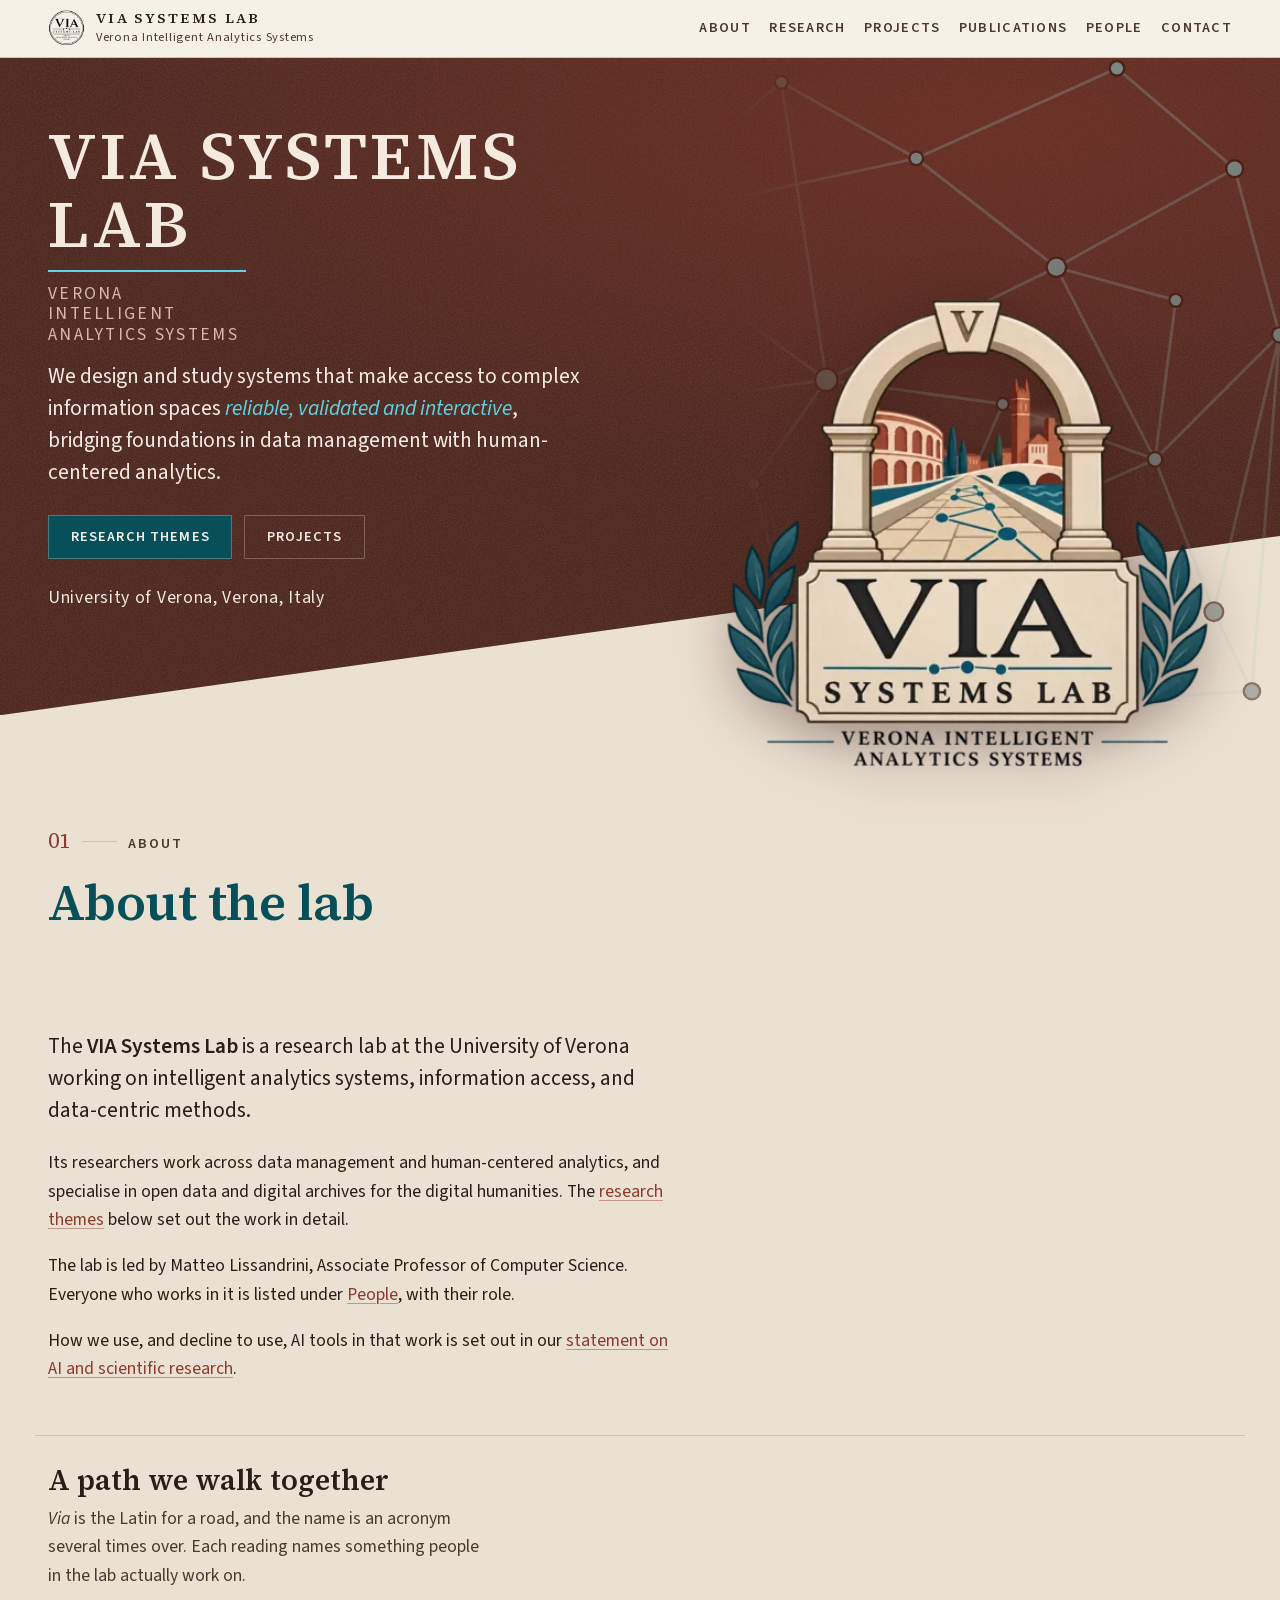
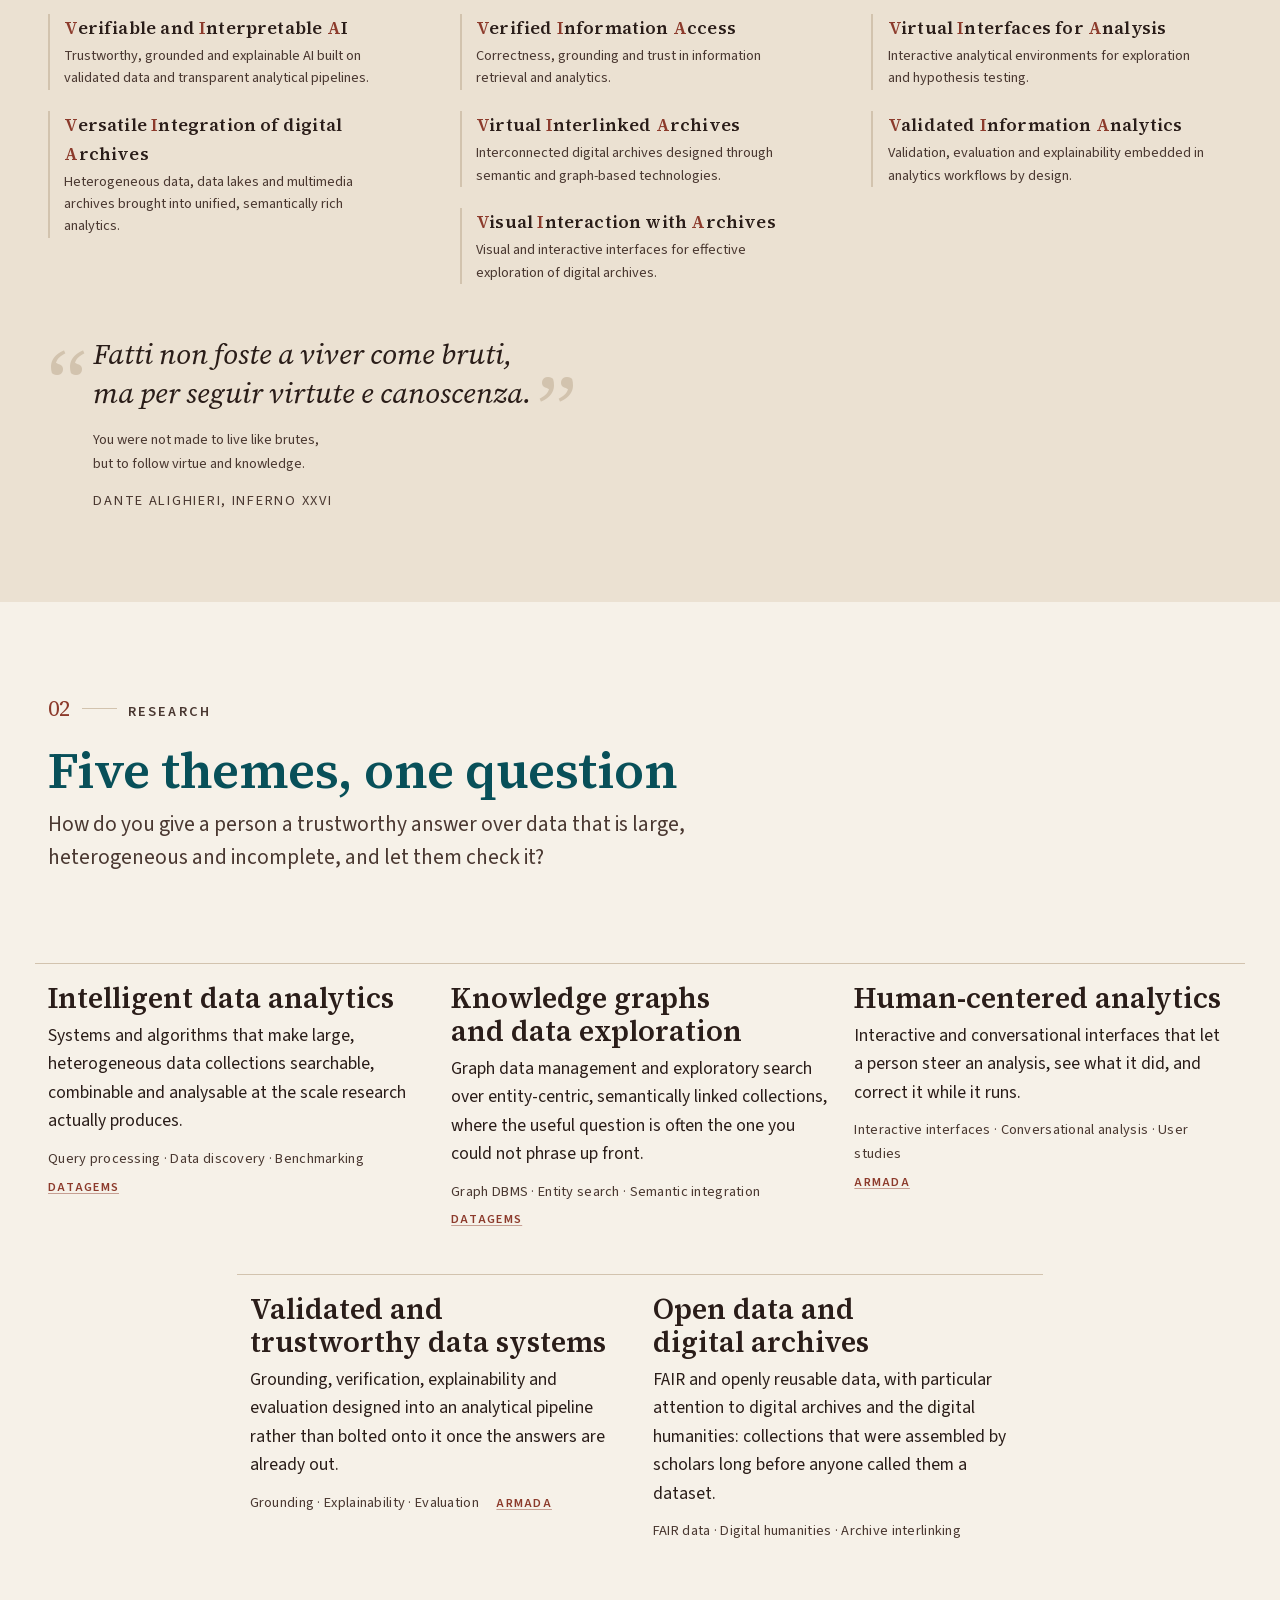
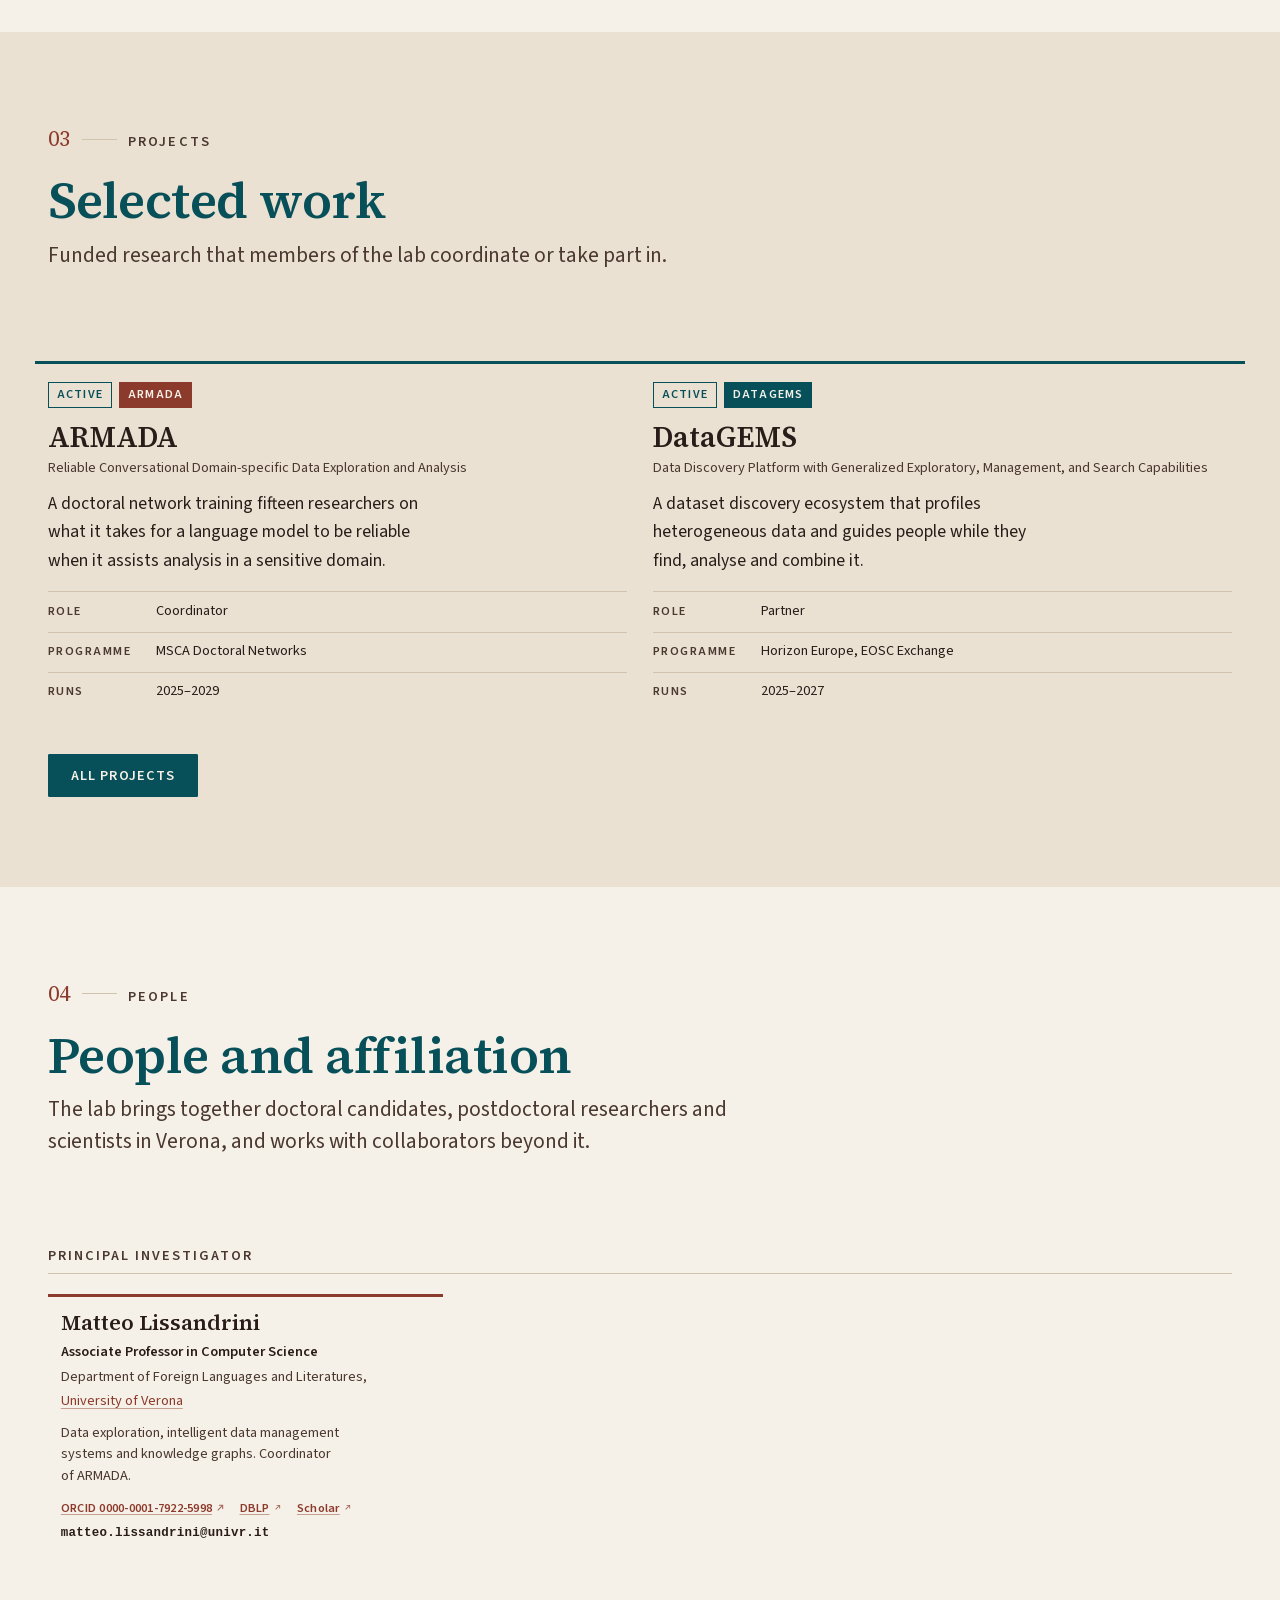
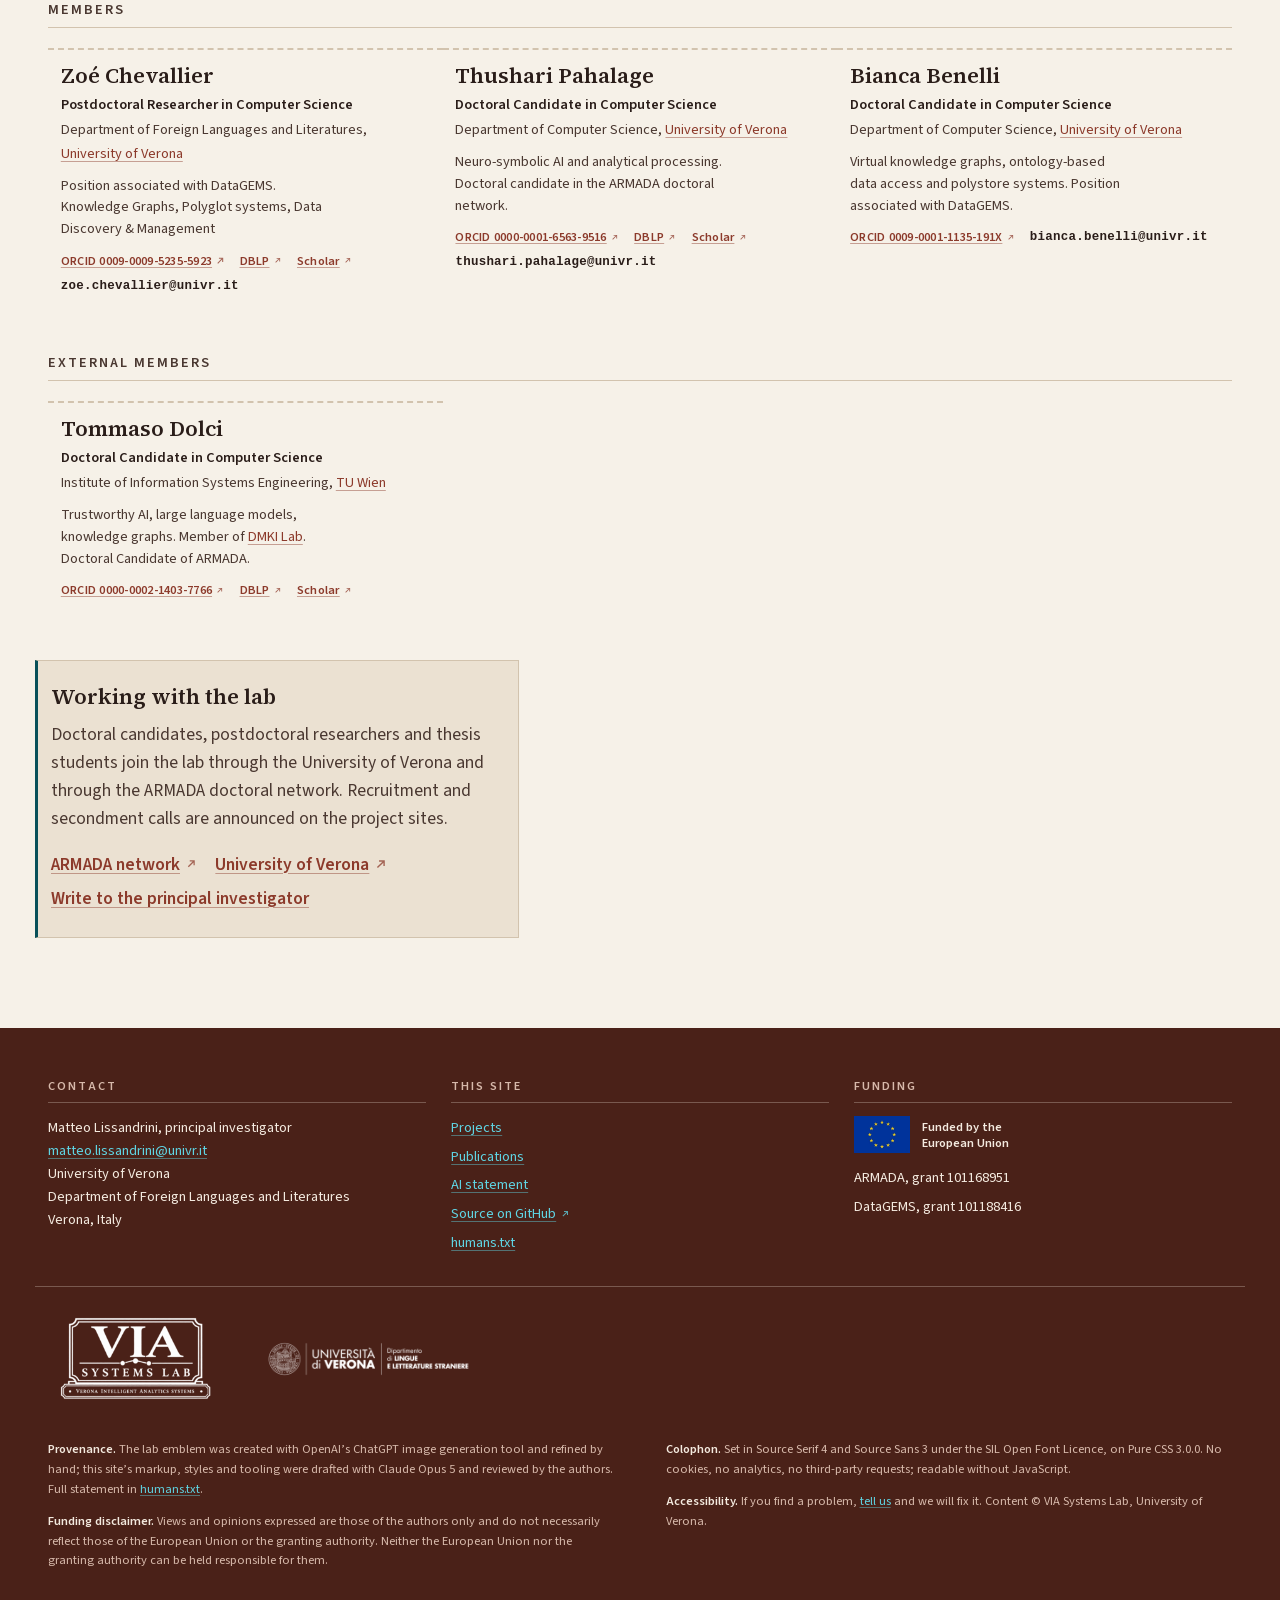
==== commit 4fcf2b57: "Merge with origin and fixes" ====
--- a/index.html
+++ b/index.html
@@ -106,6 +106,9 @@
         },
         {
           "@id": "https://orcid.org/0009-0009-5235-5923"
+        },
+        {
+          "@id": "https://orcid.org/0009-0001-1135-191X"
         },
         {
           "@id": "https://orcid.org/0000-0002-1403-7766"
@@ -249,6 +252,36 @@
         "https://scholar.google.com/citations?user=TdXjdssAAAAJ&hl=fr&oi=ao",
         "https://zoechevallier1.github.io/",
         "https://www.dlls.univr.it/?ent=persona&id=100156&lang=en"
+      ]
+    },
+    {
+      "@id": "https://orcid.org/0009-0001-1135-191X",
+      "@type": "Person",
+      "name": "Bianca Benelli",
+      "givenName": "Bianca",
+      "familyName": "Benelli",
+      "jobTitle": "Doctoral Candidate in Computer Science",
+      "url": "https://biancabenelli.github.io/",
+      "email": "bianca.benelli@univr.it",
+      "affiliation": {
+        "@id": "https://ror.org/039bp8j42"
+      },
+      "worksFor": {
+        "@id": "https://ror.org/039bp8j42"
+      },
+      "memberOf": {
+        "@id": "https://viasystemslab.github.io/#organization"
+      },
+      "identifier": {
+        "@type": "PropertyValue",
+        "propertyID": "ORCID",
+        "value": "0009-0001-1135-191X",
+        "url": "https://orcid.org/0009-0001-1135-191X"
+      },
+      "sameAs": [
+        "https://orcid.org/0009-0001-1135-191X",
+        "https://biancabenelli.github.io/",
+        "https://www.di.univr.it/?ent=persona&id=86429"
       ]
     },
     {
@@ -809,6 +842,27 @@
               <code property="email">thushari.pahalage@univr.it</code>
             </p>
           </li>
+          <li class="person pure-u-1 pure-u-md-1-2 pure-u-lg-1-3"
+            vocab="https://schema.org/" typeof="Person"
+            resource="https://orcid.org/0009-0001-1135-191X">
+            <h4 class="person__name">
+              <a property="url" href="https://biancabenelli.github.io/"><span property="name">Bianca Benelli</span></a>
+            </h4>
+            <p class="person__title" property="jobTitle">Doctoral Candidate in Computer Science</p>
+            <p class="person__affil"
+              property="affiliation" typeof="CollegeOrUniversity" resource="https://ror.org/039bp8j42">
+              Department of Computer Science,
+              <a property="url" href="https://www.univr.it/"><span property="name">University of Verona</span></a>
+            </p>
+            <p class="person__bio">
+              Virtual knowledge graphs, ontology-based data access and polystore systems.
+              Position associated with DataGEMS.
+            </p>
+            <p class="person__ids">
+              <a property="sameAs" class="link-ext" href="https://orcid.org/0009-0001-1135-191X">ORCID 0009-0001-1135-191X</a>
+              <code property="email">bianca.benelli@univr.it</code>
+            </p>
+        </li>
         </ul>
       </div>
 
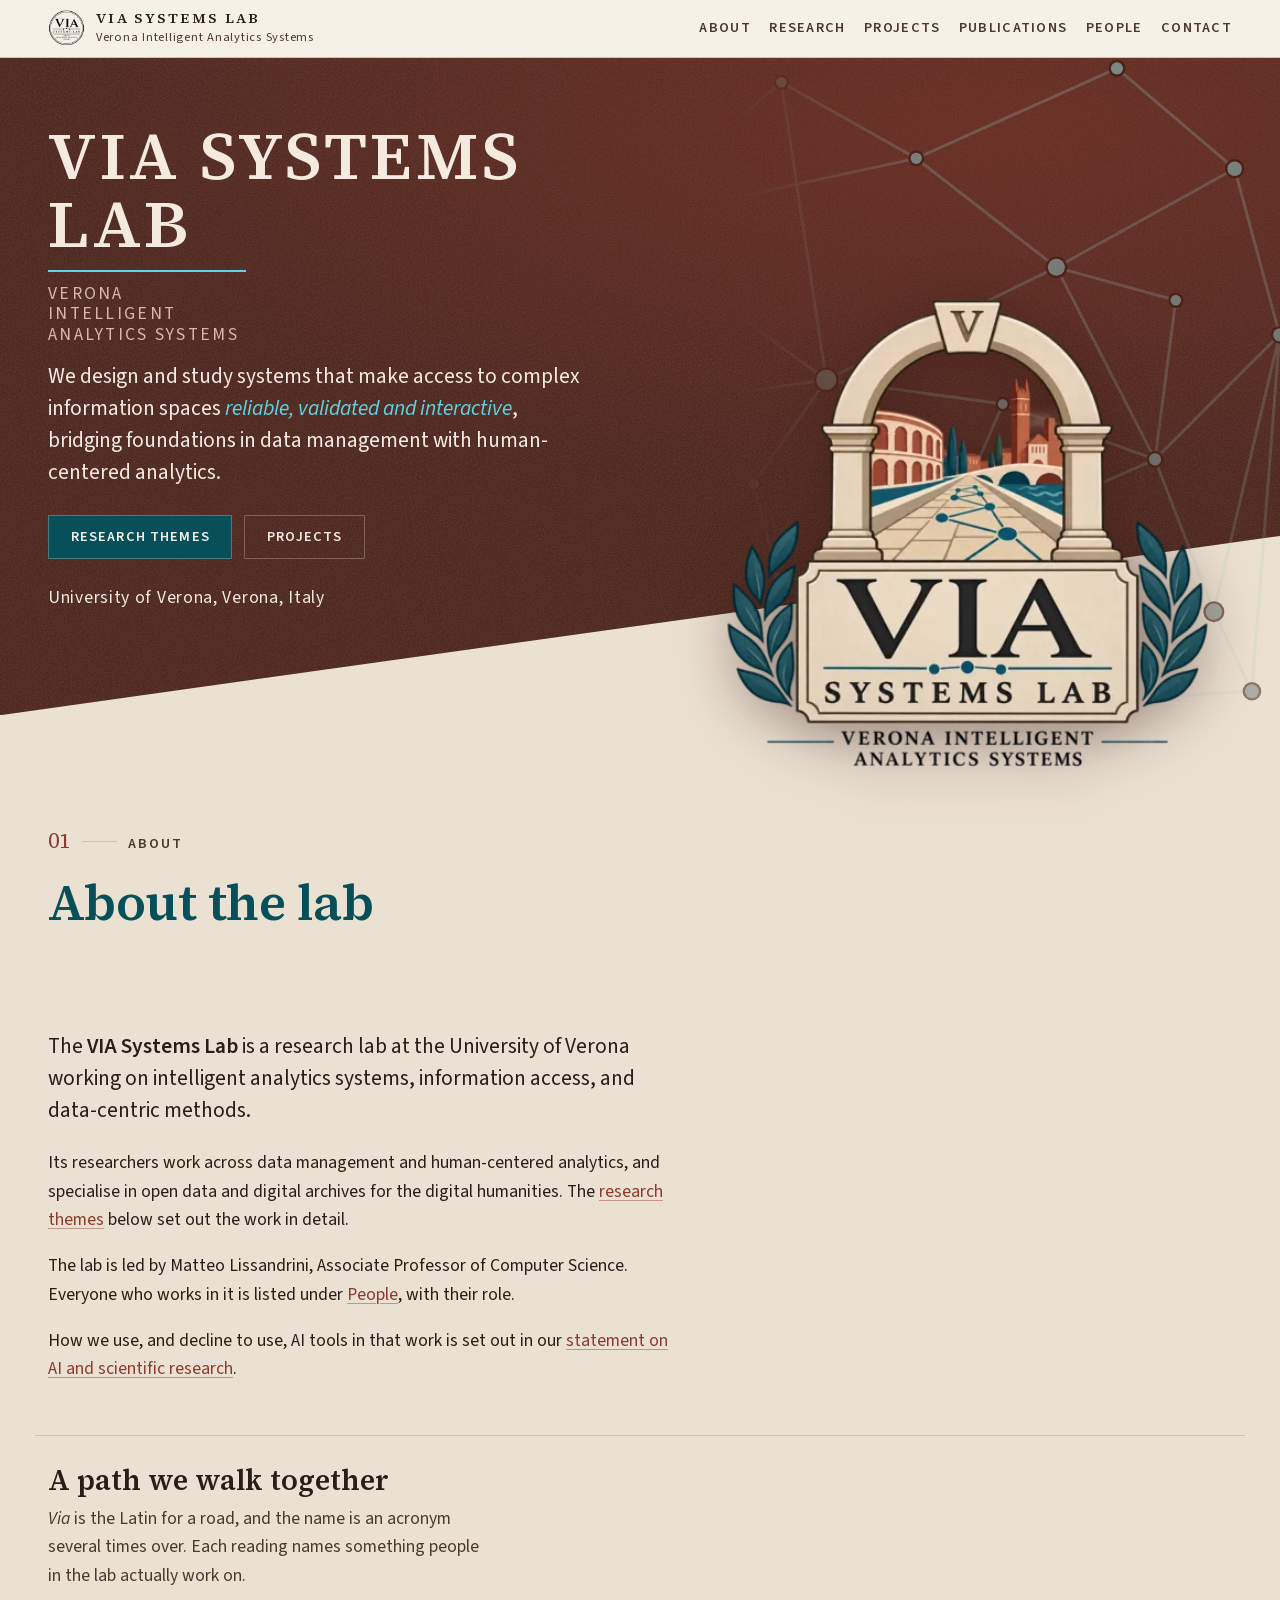
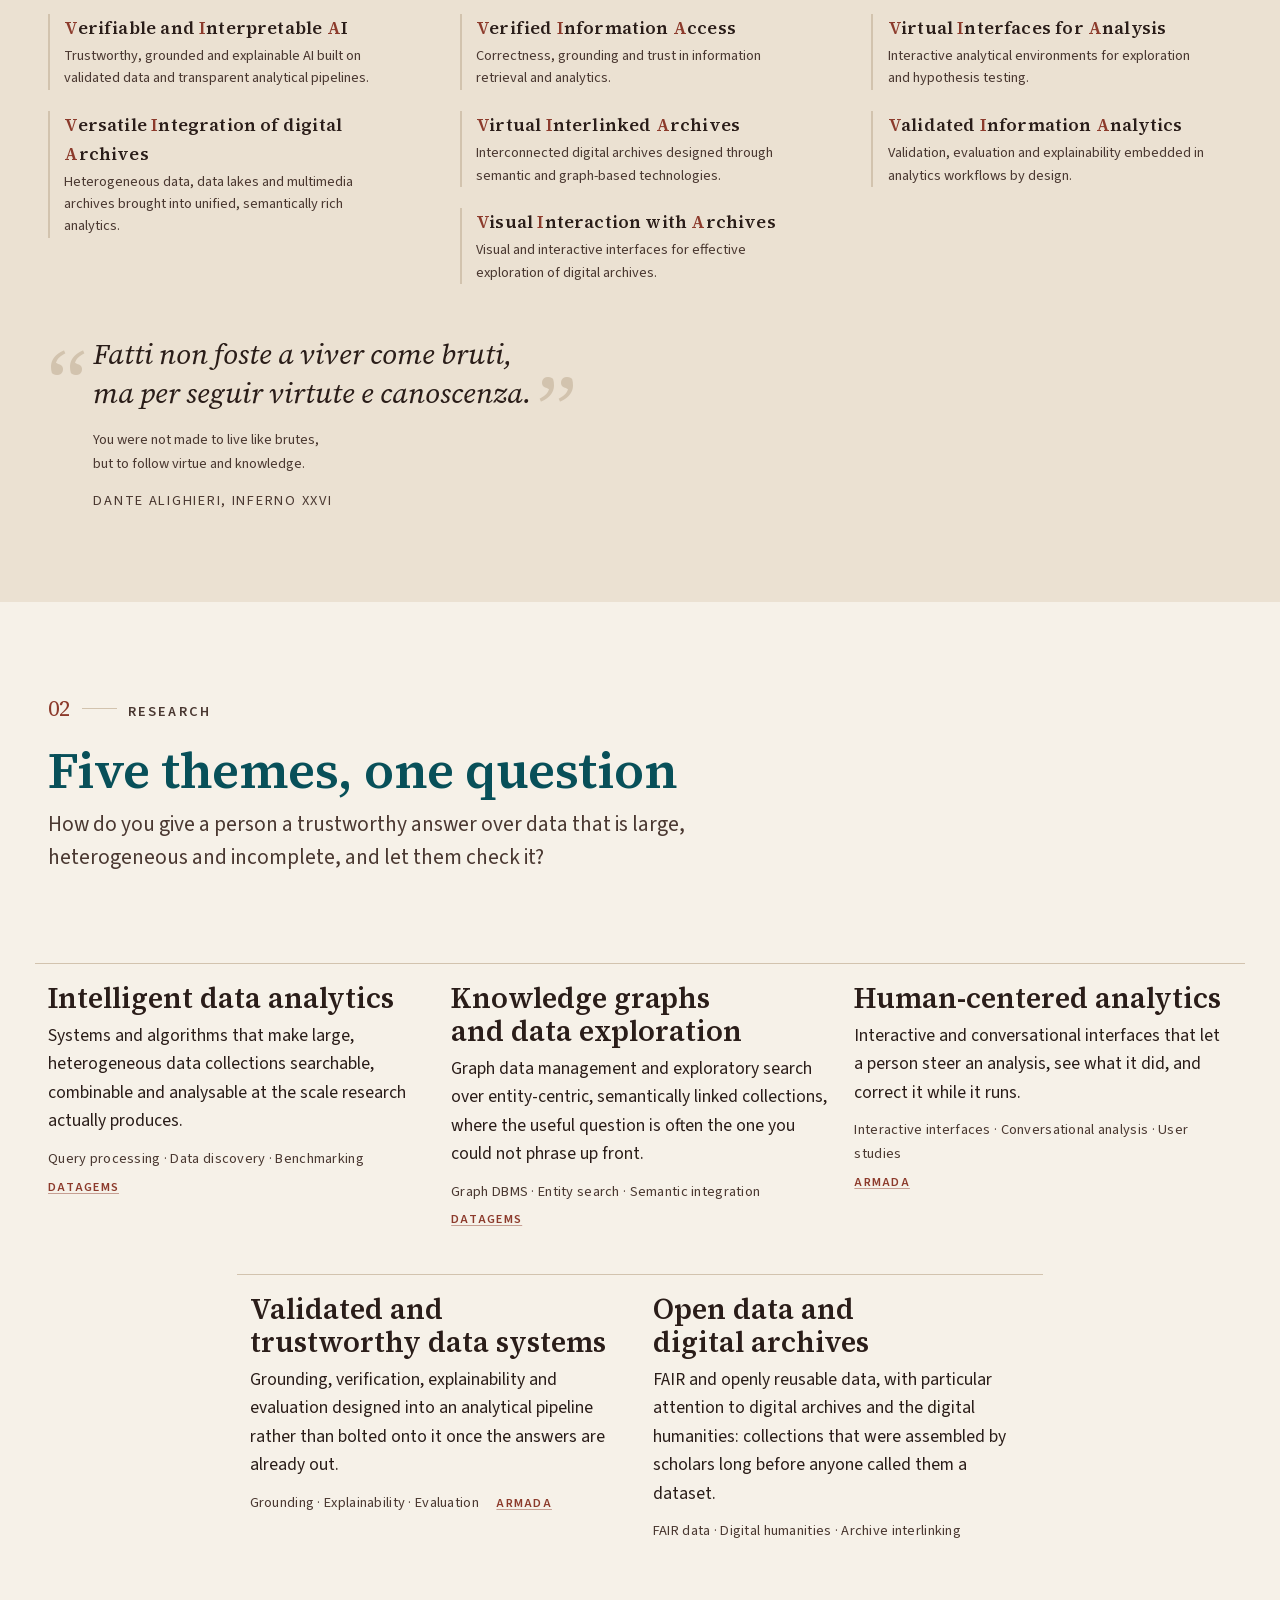
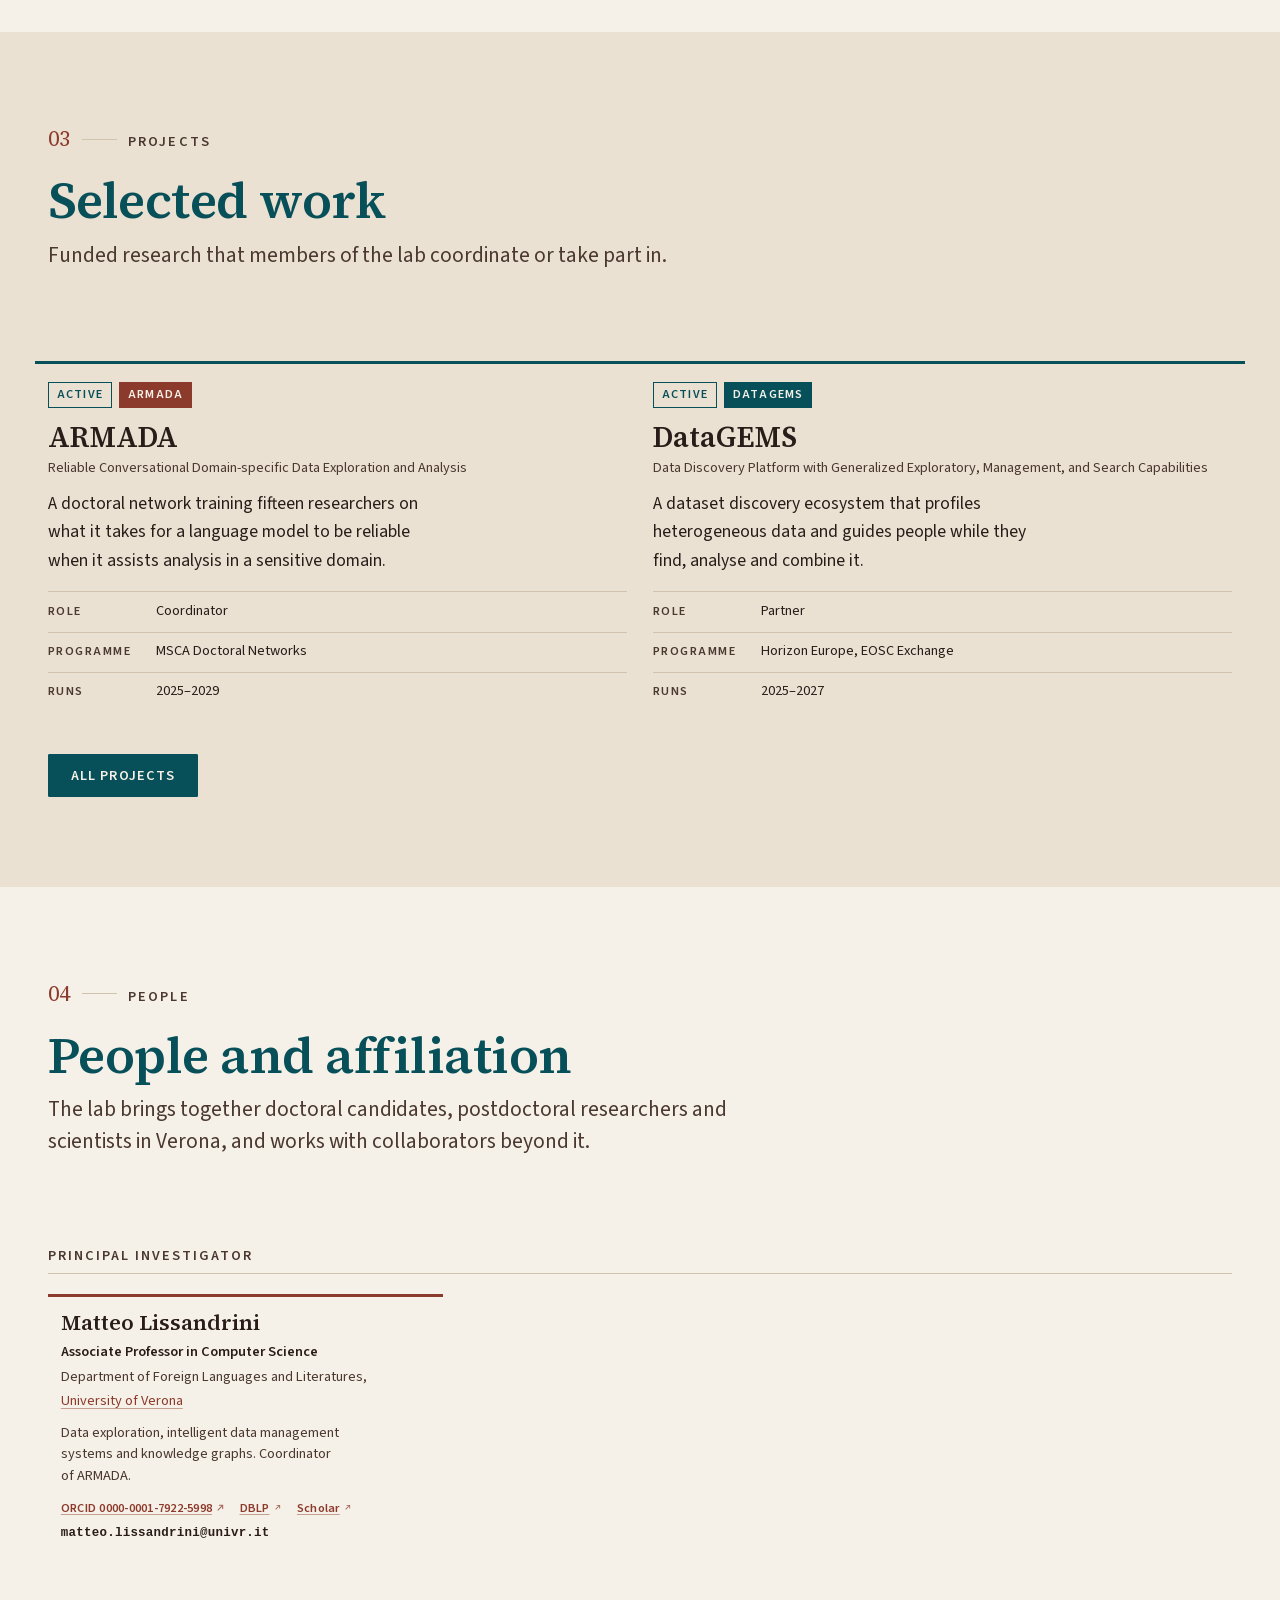
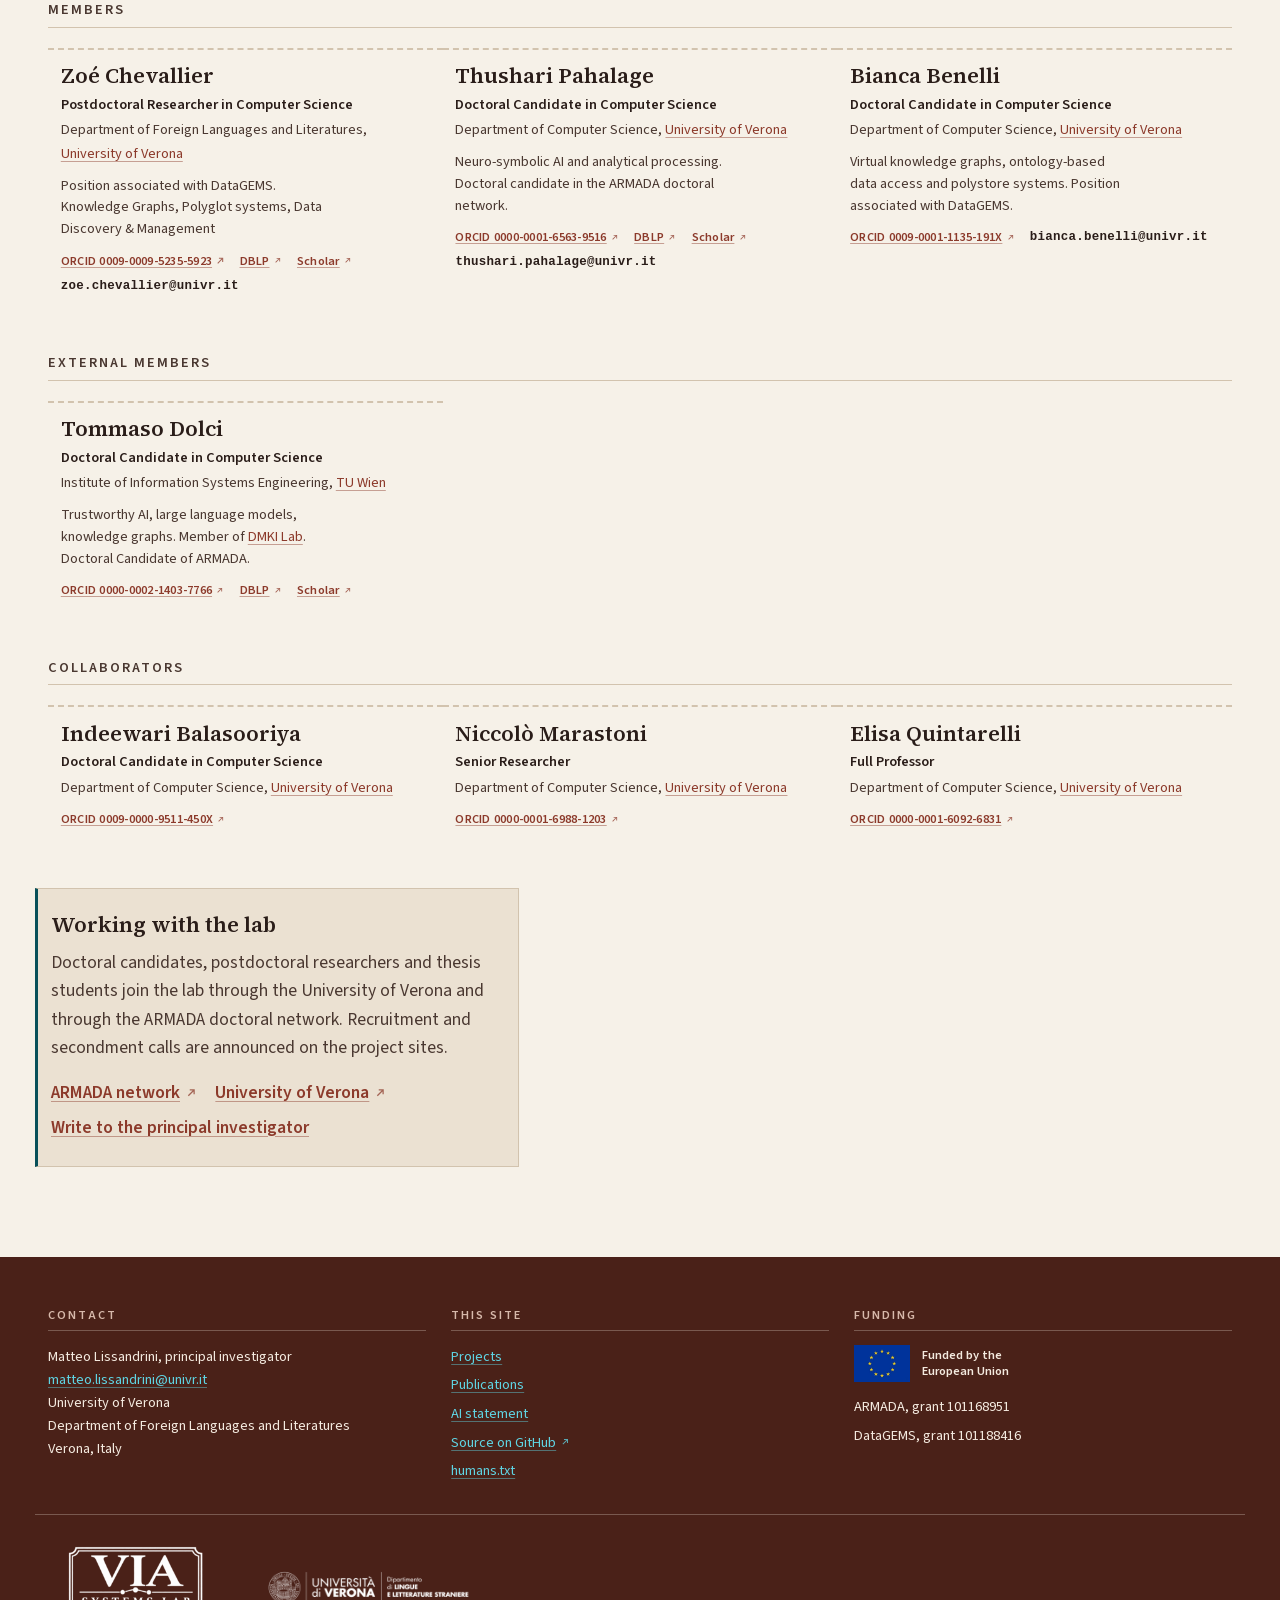
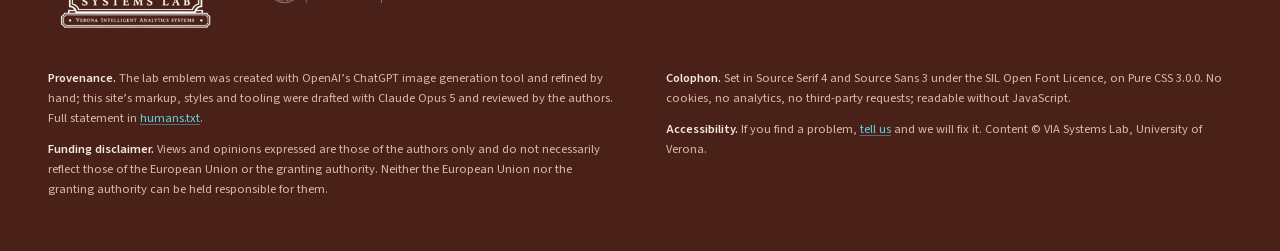
==== commit 45338afc: "content(people): add the FAULT co-authors as collaborators [BOT] Indeewari Balasooriya, Niccolò Mara" ====
--- a/index.html
+++ b/index.html
@@ -862,7 +862,7 @@
               <a property="sameAs" class="link-ext" href="https://orcid.org/0009-0001-1135-191X">ORCID 0009-0001-1135-191X</a>
               <code property="email">bianca.benelli@univr.it</code>
             </p>
-        </li>
+          </li>
         </ul>
       </div>
 
@@ -896,26 +896,48 @@
       </div>
 
       <!--
-        Collaborators: uncomment this group when the first collaborator is
-        added, and replace the card's values. A collaborator has a card only,
-        no Person node and no entry in the lab's "member" array.
-
+        Collaborators: copy a card for each new one. A collaborator has a card
+        only, no Person node and no entry in the lab's "member" array. Add a
+        title, a department or a link only once the person has confirmed it.
+      -->
       <div class="peoplegroup pure-u-1">
         <h3 class="peoplegroup__title">Collaborators</h3>
         <ul class="people pure-g">
           <li class="person pure-u-1 pure-u-md-1-2 pure-u-lg-1-3">
-            <h4 class="person__name"><a href="https://example.org/">Ada Rossi</a></h4>
-            <p class="person__title">Associate Professor</p>
+            <h4 class="person__name">Indeewari Balasooriya</h4>
+            <p class="person__title">Doctoral Candidate in Computer Science</p>
             <p class="person__affil">
-              Department, <a href="https://example.org/">Institution</a>
-            </p>
-            <p class="person__bio">
-              The shared output, e.g. co-author of a paper or partner in a project.
+              Department of Computer Science,
+              <a href="https://www.univr.it/">University of Verona</a>
+            </p>
+            <p class="person__ids">
+              <a class="link-ext" href="https://orcid.org/0009-0000-9511-450X">ORCID 0009-0000-9511-450X</a>
+            </p>
+          </li>
+          <li class="person pure-u-1 pure-u-md-1-2 pure-u-lg-1-3">
+            <h4 class="person__name">Niccolò Marastoni</h4>
+            <p class="person__title">Senior Researcher</p>
+            <p class="person__affil">
+              Department of Computer Science,
+              <a href="https://www.univr.it/">University of Verona</a>
+            </p>
+            <p class="person__ids">
+              <a class="link-ext" href="https://orcid.org/0000-0001-6988-1203">ORCID 0000-0001-6988-1203</a>
+            </p>
+          </li>
+          <li class="person pure-u-1 pure-u-md-1-2 pure-u-lg-1-3">
+            <h4 class="person__name">Elisa Quintarelli</h4>
+            <p class="person__title">Full Professor</p>
+            <p class="person__affil">
+              Department of Computer Science,
+              <a href="https://www.univr.it/">University of Verona</a>
+            </p>
+            <p class="person__ids">
+              <a class="link-ext" href="https://orcid.org/0000-0001-6092-6831">ORCID 0000-0001-6092-6831</a>
             </p>
           </li>
         </ul>
       </div>
-      -->
 
       <!--
         Adding a person
--- a/css/custom.css
+++ b/css/custom.css
@@ -87,7 +87,6 @@
   /* Typography -------------------------------------------------------- */
   --font-text:  'Source Sans 3', system-ui, -apple-system, 'Segoe UI', sans-serif;
   --font-display: 'Source Serif 4', Georgia, 'Times New Roman', serif;
-  --font-mono:  ui-monospace, SFMono-Regular, Menlo, Consolas, monospace;
 
   --step--2: clamp(0.72rem, 0.70rem + 0.10vw, 0.78rem);
   --step--1: clamp(0.82rem, 0.79rem + 0.15vw, 0.90rem);
@@ -424,8 +423,8 @@
 .tag--conference { color: var(--accent-2); border-color: var(--accent-2); border-style: solid; border-width: 1px 1px 3px; }
 .tag--journal    { color: var(--accent-2); border-color: var(--accent-2); border-style: solid; border-width: 2px; }
 .tag--workshop   { color: var(--accent-2); border-color: var(--accent-2); border-style: solid; }
-.tag--dataset    { color: var(--ink-soft); border-style: double; border-width: 3px; }
-.tag--software   { color: var(--ink-soft); border-style: double; border-width: 3px; font-family: var(--font-mono); }
+.tag--dataset,
+.tag--software   { color: var(--ink-soft); border-style: double; border-width: 3px; }
 
 /* Funding project: filled, so a publication's project reads at a glance. */
 .tag--armada   { background: var(--tag-armada-bg);   border-color: var(--tag-armada-bg);   color: var(--tag-armada-fg); }
@@ -435,7 +434,9 @@
 .tag--venue {
   border-color: transparent;
   padding-inline: 0;
-  color: var(--ink-soft);
+  font-size: var(--step--1);
+  font-weight: 700;
+  color: var(--ink);
 }
 
 /* Buttons -------------------------------------------------------------- */
@@ -1364,6 +1365,9 @@
 
 .pubs { display: grid; gap: 1.4rem; }
 
+/* No measure cap: an entry is a list item read in short pieces, not running
+   prose, so it spans its grid unit. See DESIGN-GUIDE §5. Its title and text
+   sit one step below their usual size, so the page reads as a listing. */
 .pub {
   padding-top: 1.1rem;
   border-top: 1px solid var(--rule);
@@ -1378,7 +1382,7 @@
 }
 
 .pub__title {
-  font-size: var(--step-1);
+  font-size: var(--step-0);
   font-weight: 600;
   margin-bottom: 0.3rem;
 }
@@ -1388,39 +1392,33 @@
 .pub__title a:focus-visible { color: var(--signal); }
 
 .pub__detail {
-  color: var(--ink-soft);
-  max-width: 62ch;
-}
-
-/*
- * Optional pointers to the data and the code behind a paper.
- *
- * Its own row, not .pub__tags. Those tags answer what the entry *is*: a
- * conference paper, at EDBT, funded by ARMADA. "Carries data" is a different
- * question, and a DATA tag sitting next to CONFERENCE would read as an answer
- * to the first one, which is the axis confusion the README warns about for
- * groups and tags.
- *
- * Tag-shaped links rather than plain ones, because the thing a reader wants is
- * to scan a column of entries for the ones with code. A tag can be scanned; a
- * sentence has to be read.
- */
-.pub__artifacts {
+  font-size: var(--step--1);
+  color: var(--ink-soft);
+}
+
+/*
+ * Everything an entry links to besides its record: the preprint and poster
+ * PDFs, the data, the code. Each link carries its own label, so two PDFs side by
+ * side cannot be mistaken for each other. The Data and Code tags in .pub__tags
+ * say that those exist, so a reader can scan a column of entries for them;
+ * this row is where they lead. A tag is never a link.
+ */
+.pub__links {
   display: flex;
   flex-wrap: wrap;
-  gap: 0.4rem 0.6rem;
-  margin-top: 0.55rem;
-}
-
-/* A tag that is also a link keeps the tag's own colour: the modifier class
-   outranks the `a` element selector, so only the underline has to go. The
-   border already marks it as a target. */
-a.tag { text-decoration: none; }
-
-a.tag:hover,
-a.tag:focus-visible {
+  gap: 0.3rem 1.4rem;
+  margin-top: 0.4rem;
+  font-size: var(--step--1);
+  color: var(--ink-soft);
+}
+
+.pub__label {
+  margin-right: 0.45em;
+  font-size: var(--step--2);
+  font-weight: 700;
+  letter-spacing: 0.1em;
+  text-transform: uppercase;
   color: var(--ink);
-  border-color: currentColor;
 }
 
 
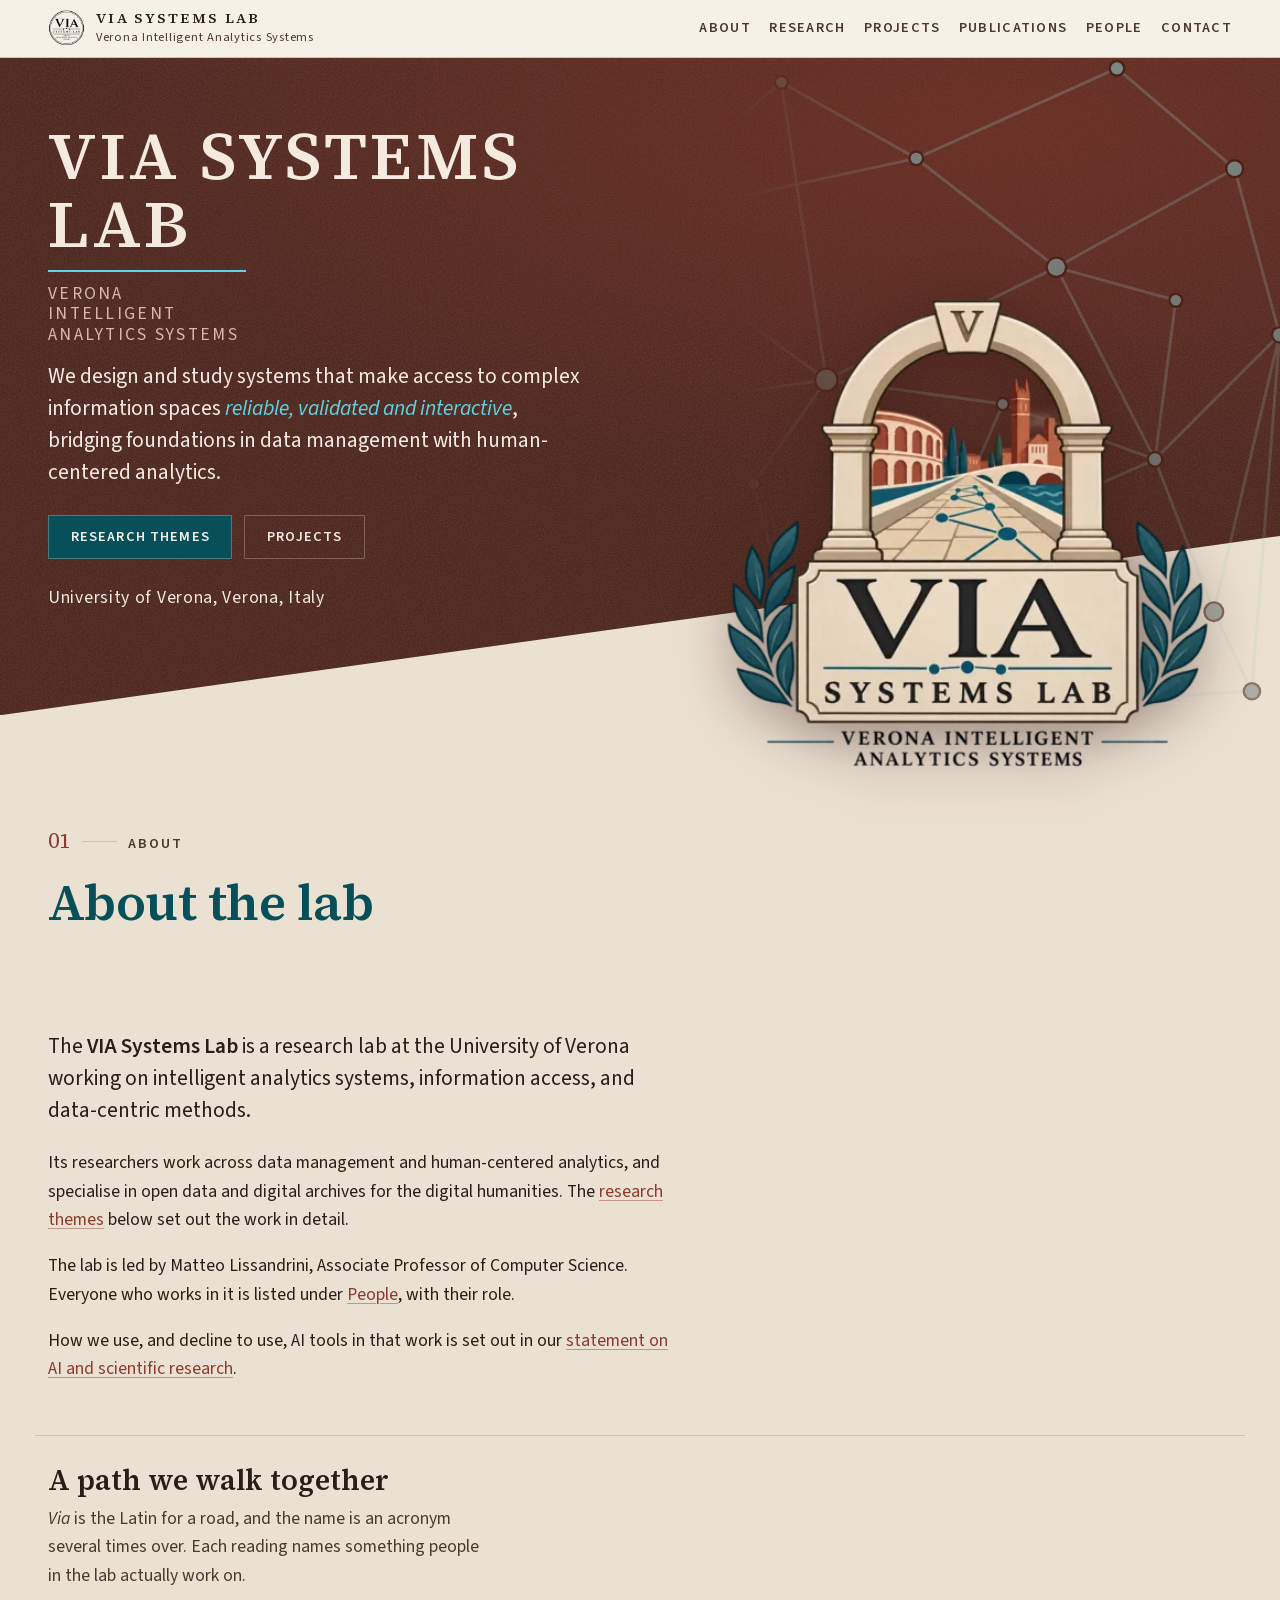
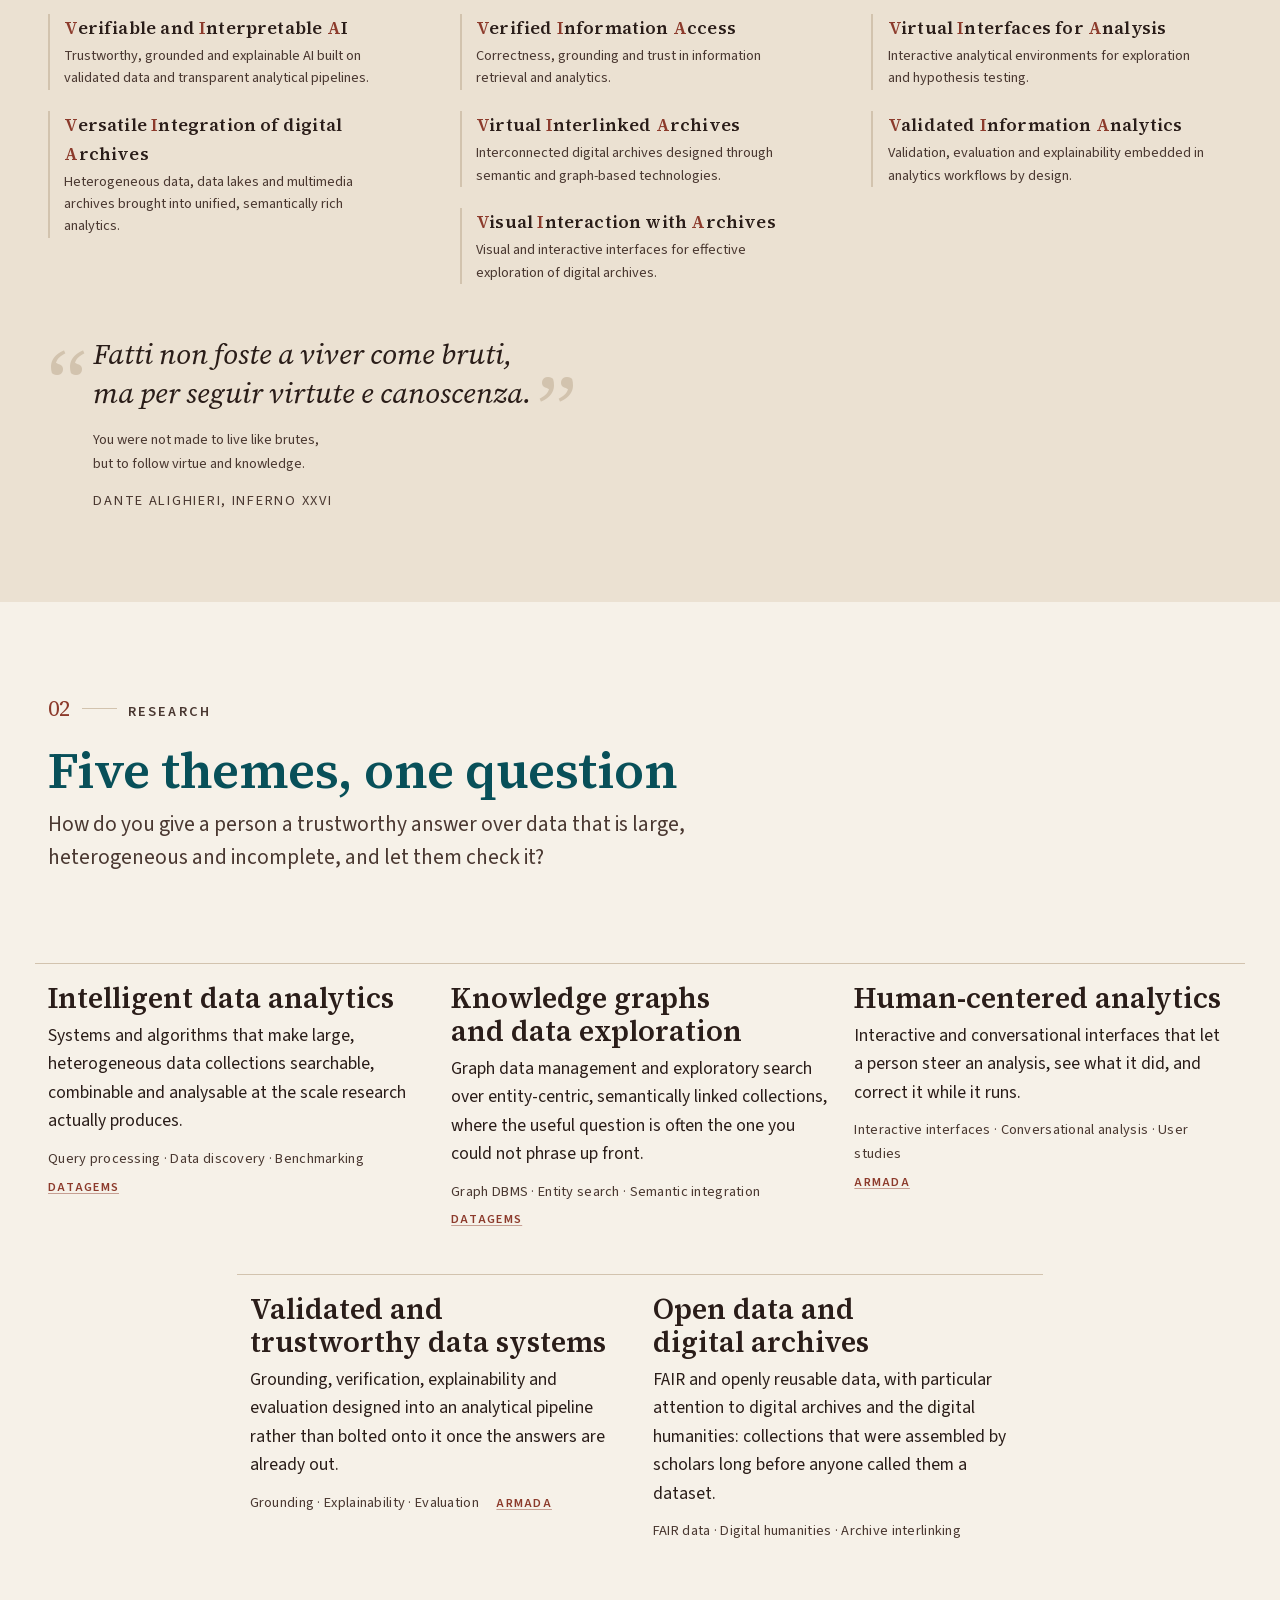
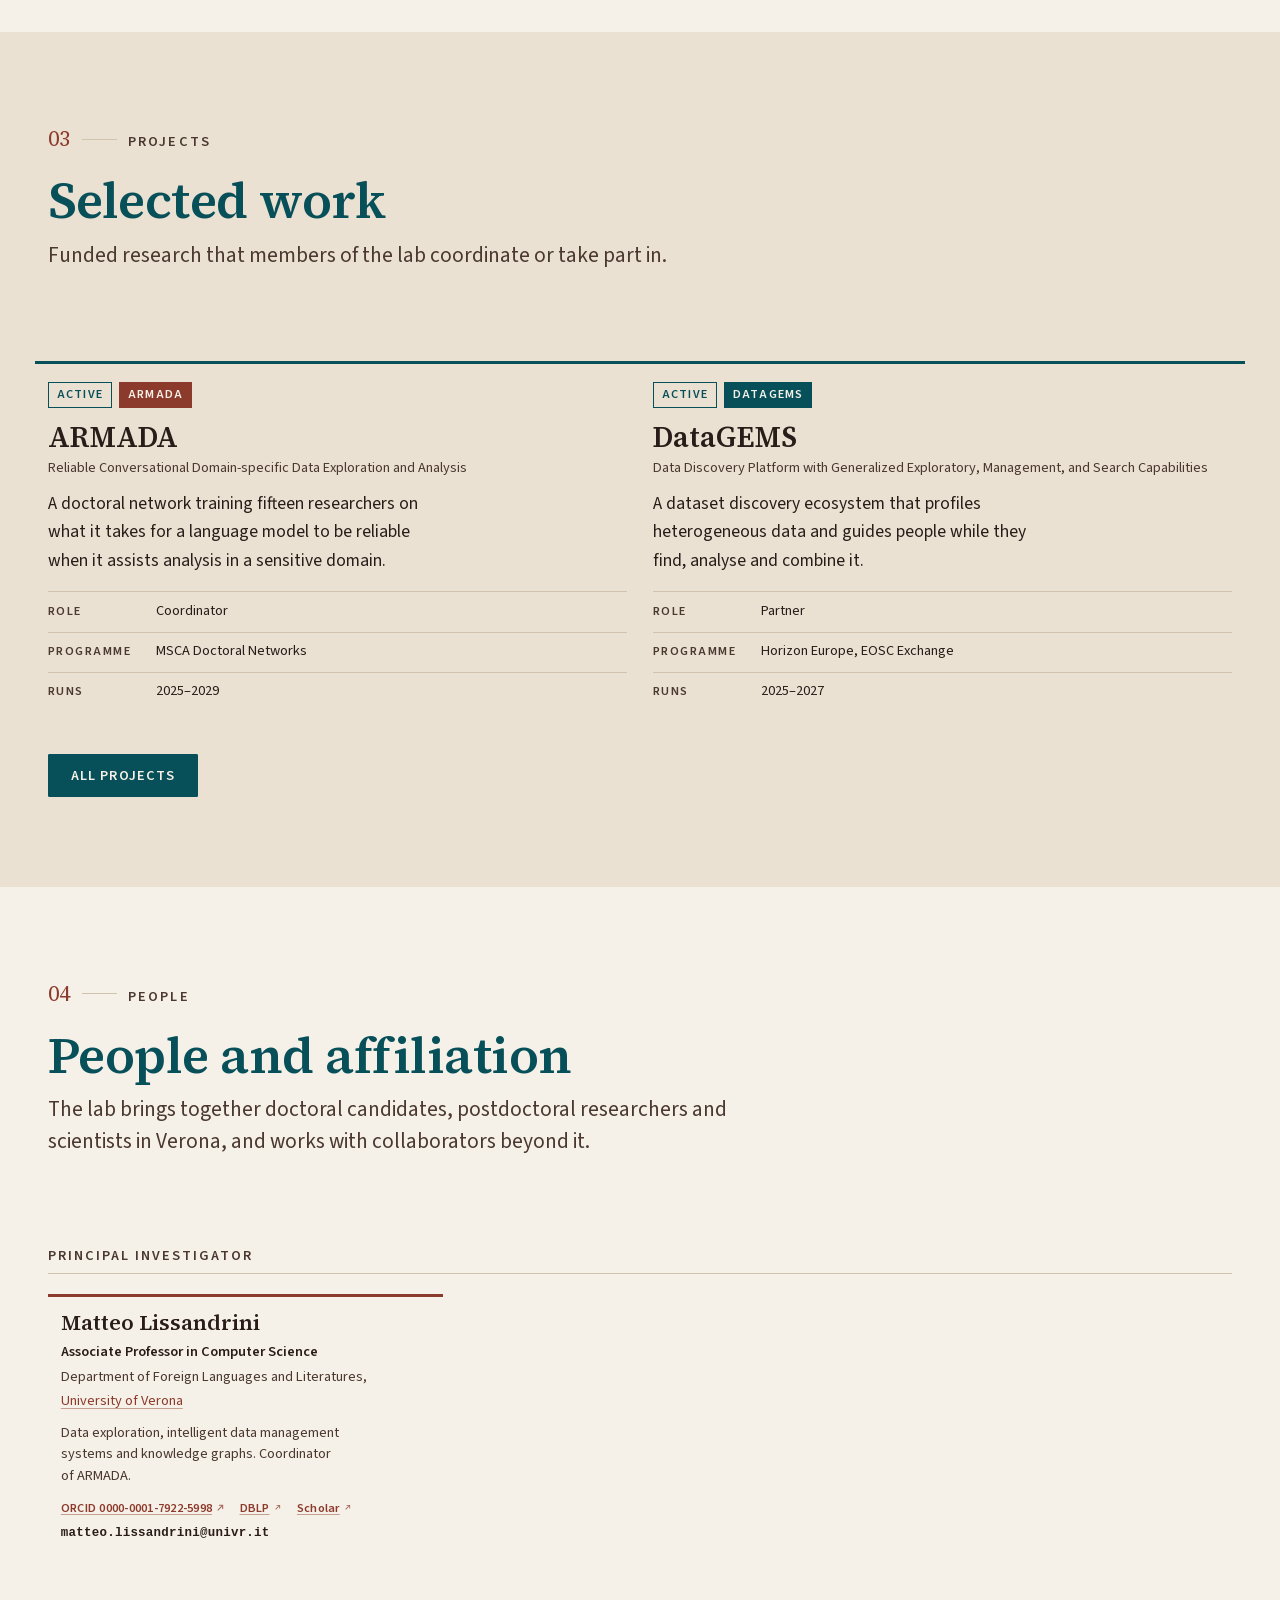
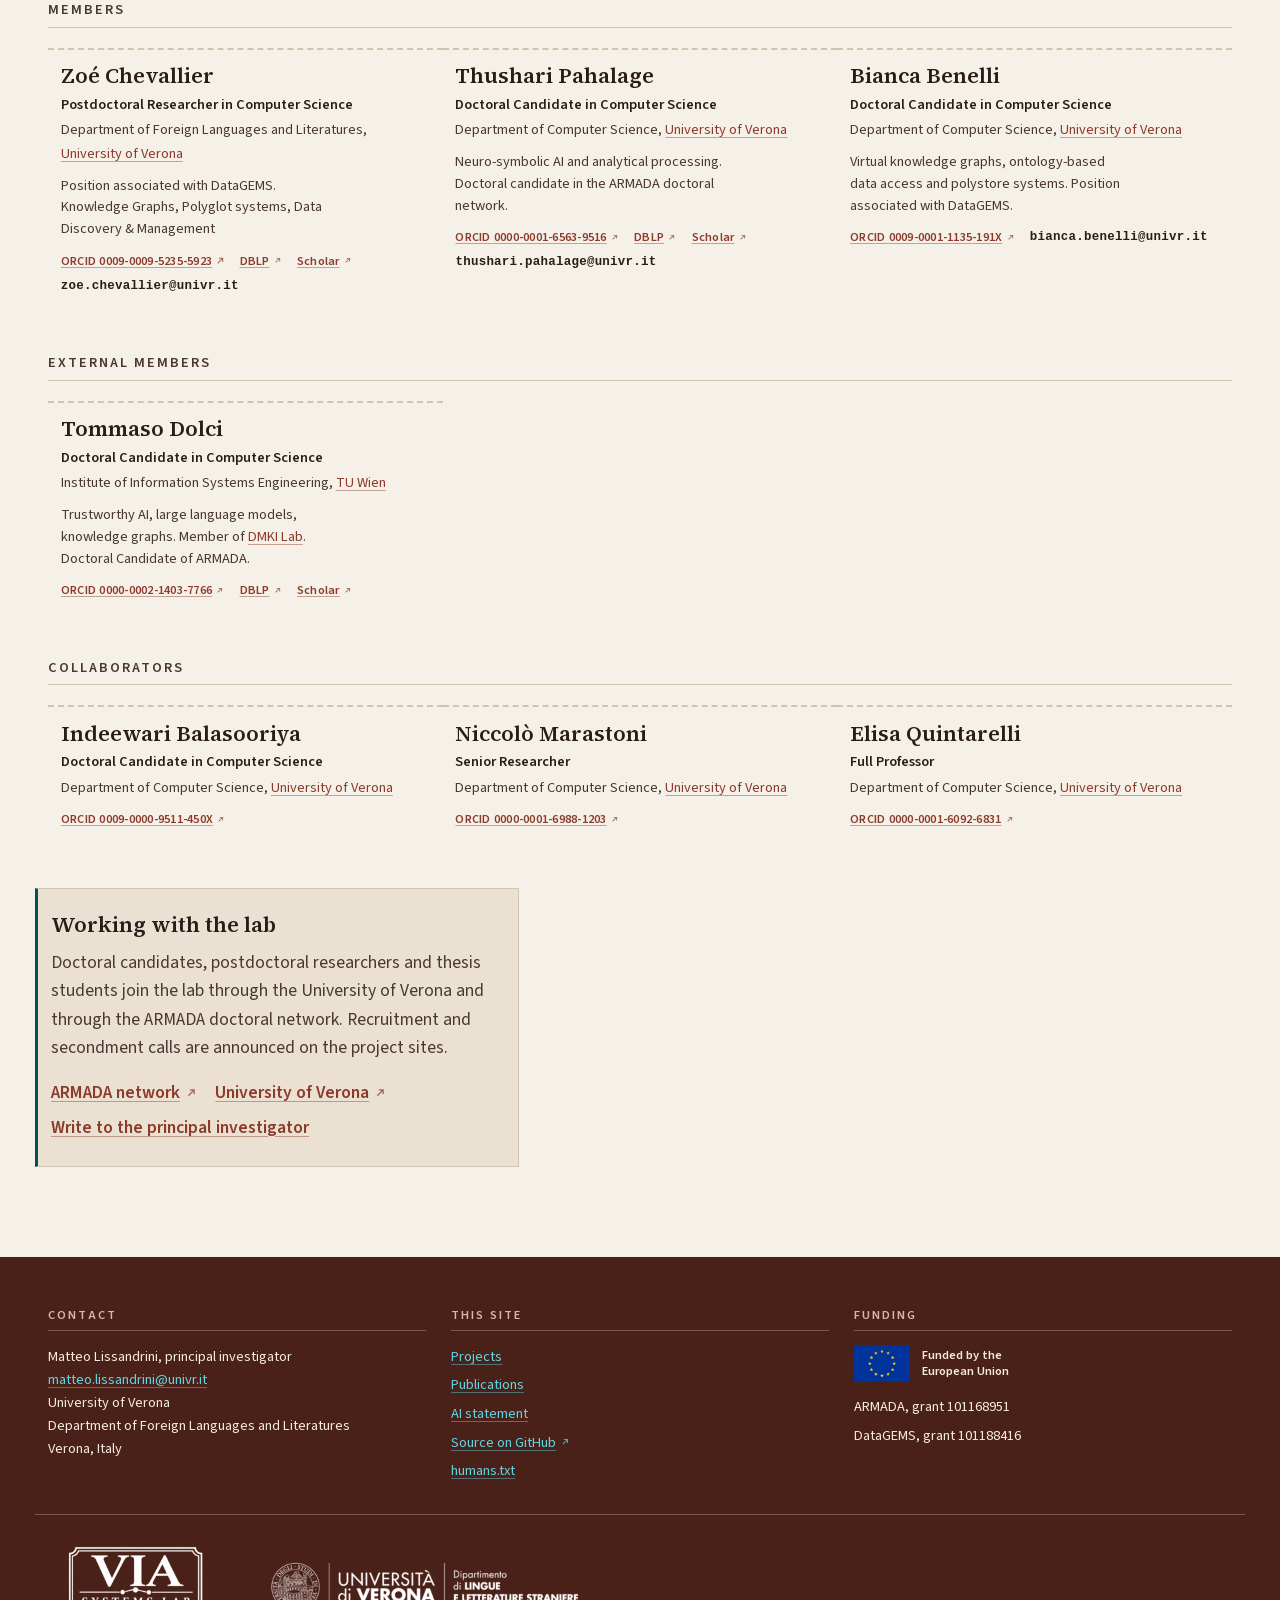
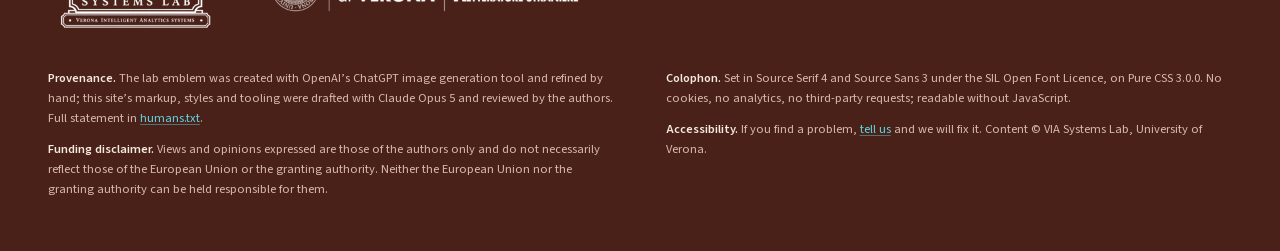
==== commit 7ec7fe4d: "style(footer): enlarge the University of Verona logo [BOT] At 13rem wide the 5:1 logo stood under ha" ====
--- a/index.html
+++ b/index.html
@@ -1022,10 +1022,10 @@
              alt="VIA Systems Lab" loading="lazy" decoding="async">
       </picture>
       <picture class="footer__univr">
-        <source type="image/webp" srcset="img/univr-dlls-480.webp 480w, img/univr-dlls-960.webp 960w" sizes="13rem">
+        <source type="image/webp" srcset="img/univr-dlls-480.webp 480w, img/univr-dlls-960.webp 960w" sizes="20rem">
         <img src="img/univr-dlls-480.png"
              srcset="img/univr-dlls-480.png 480w, img/univr-dlls-960.png 960w"
-             sizes="13rem" width="2362" height="472"
+             sizes="20rem" width="2362" height="472"
              alt="University of Verona, Department of Foreign Languages and Literatures"
              loading="lazy" decoding="async">
       </picture>
--- a/css/custom.css
+++ b/css/custom.css
@@ -1603,7 +1603,7 @@
 }
 
 .footer__plaque { width: min(11rem, 100%); }
-.footer__univr { width: min(13rem, 100%); filter: invert(1); }
+.footer__univr { width: min(20rem, 100%); filter: invert(1); }
 
 /*
  * The fine print: provenance, the funding disclaimer, the colophon and the
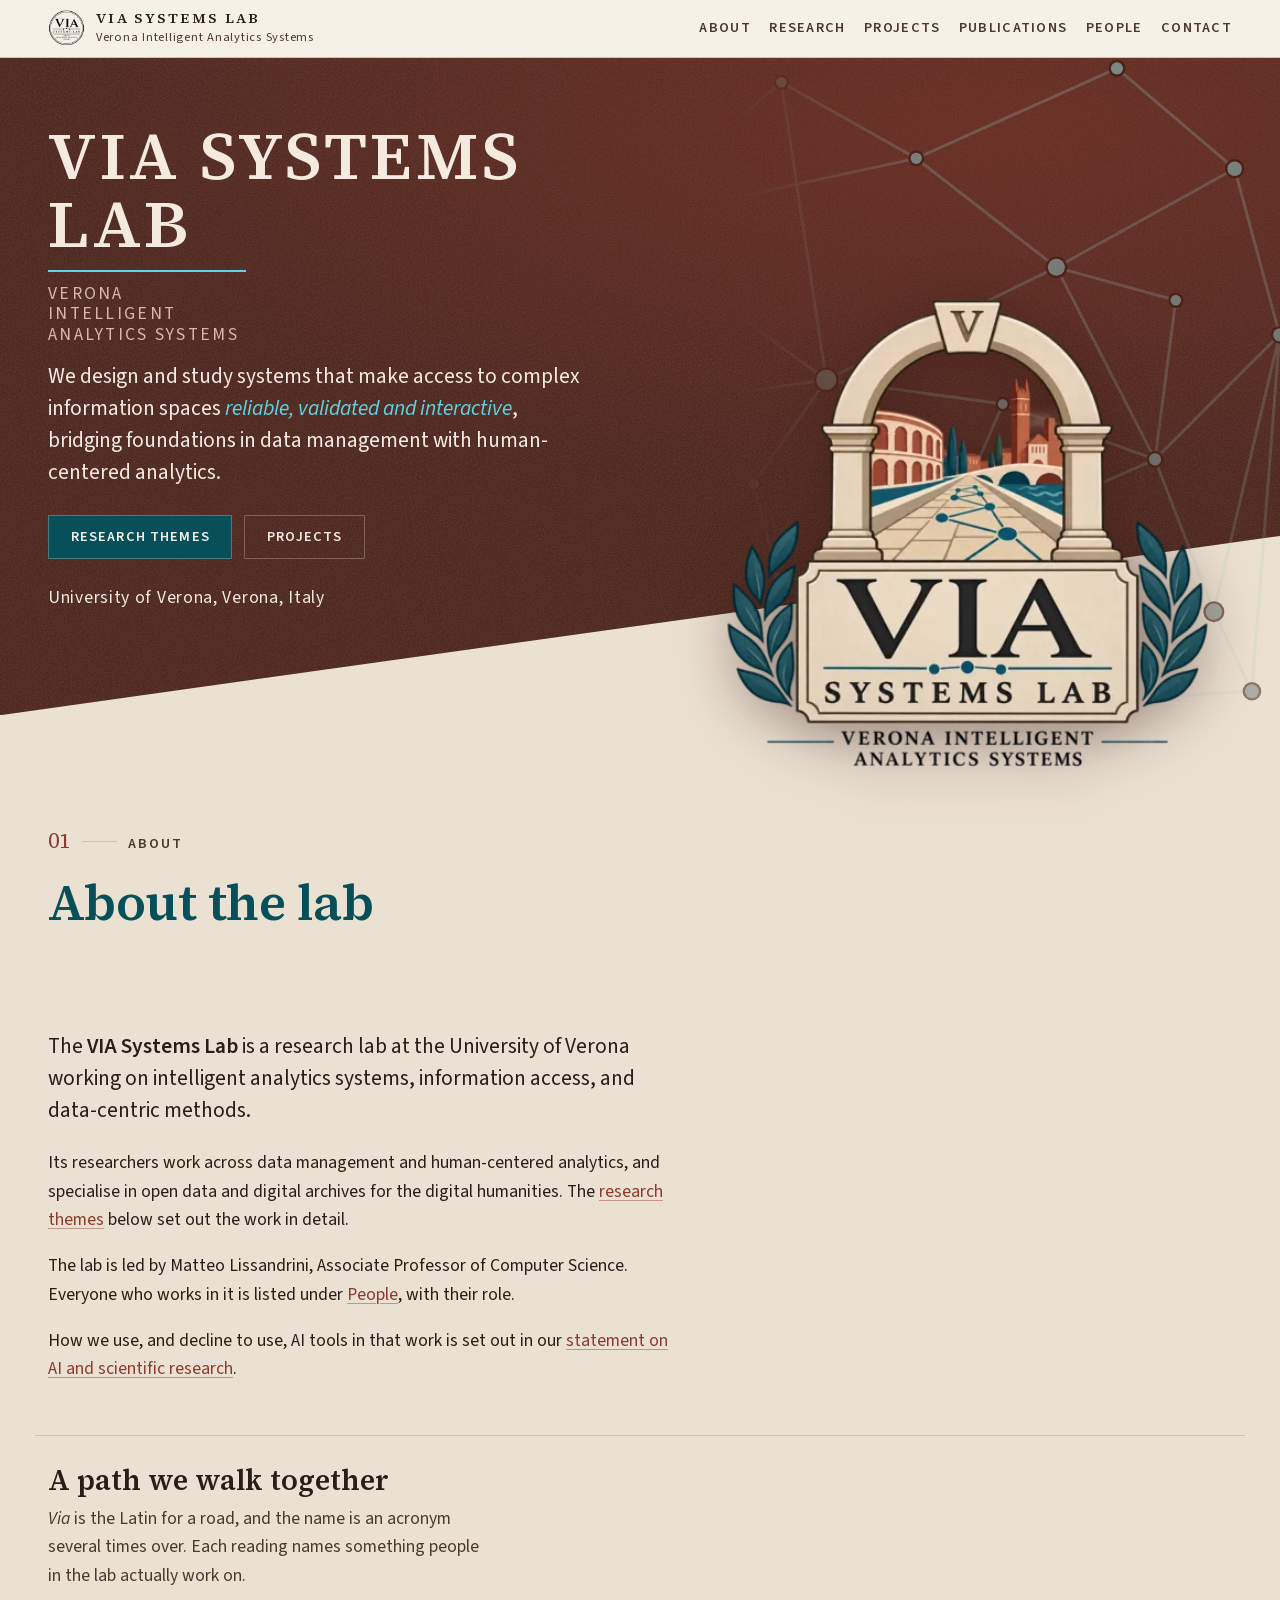
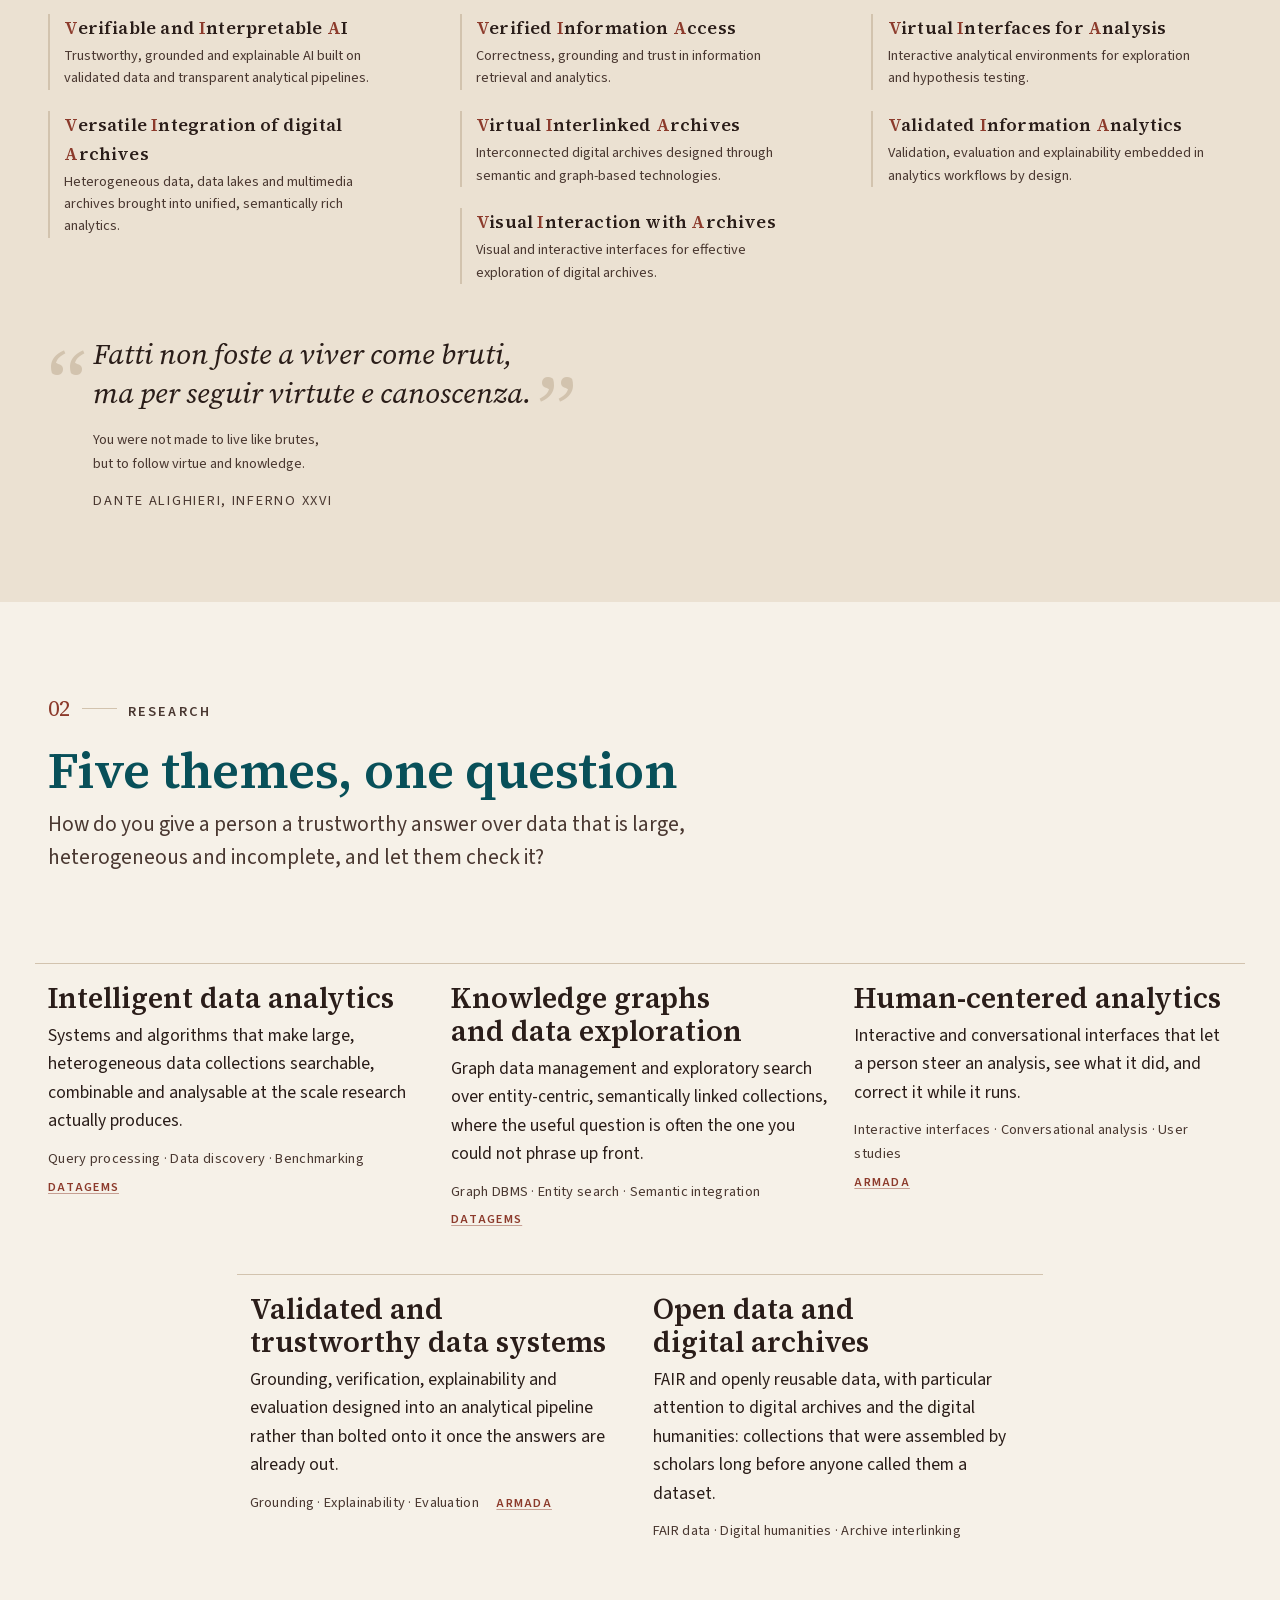
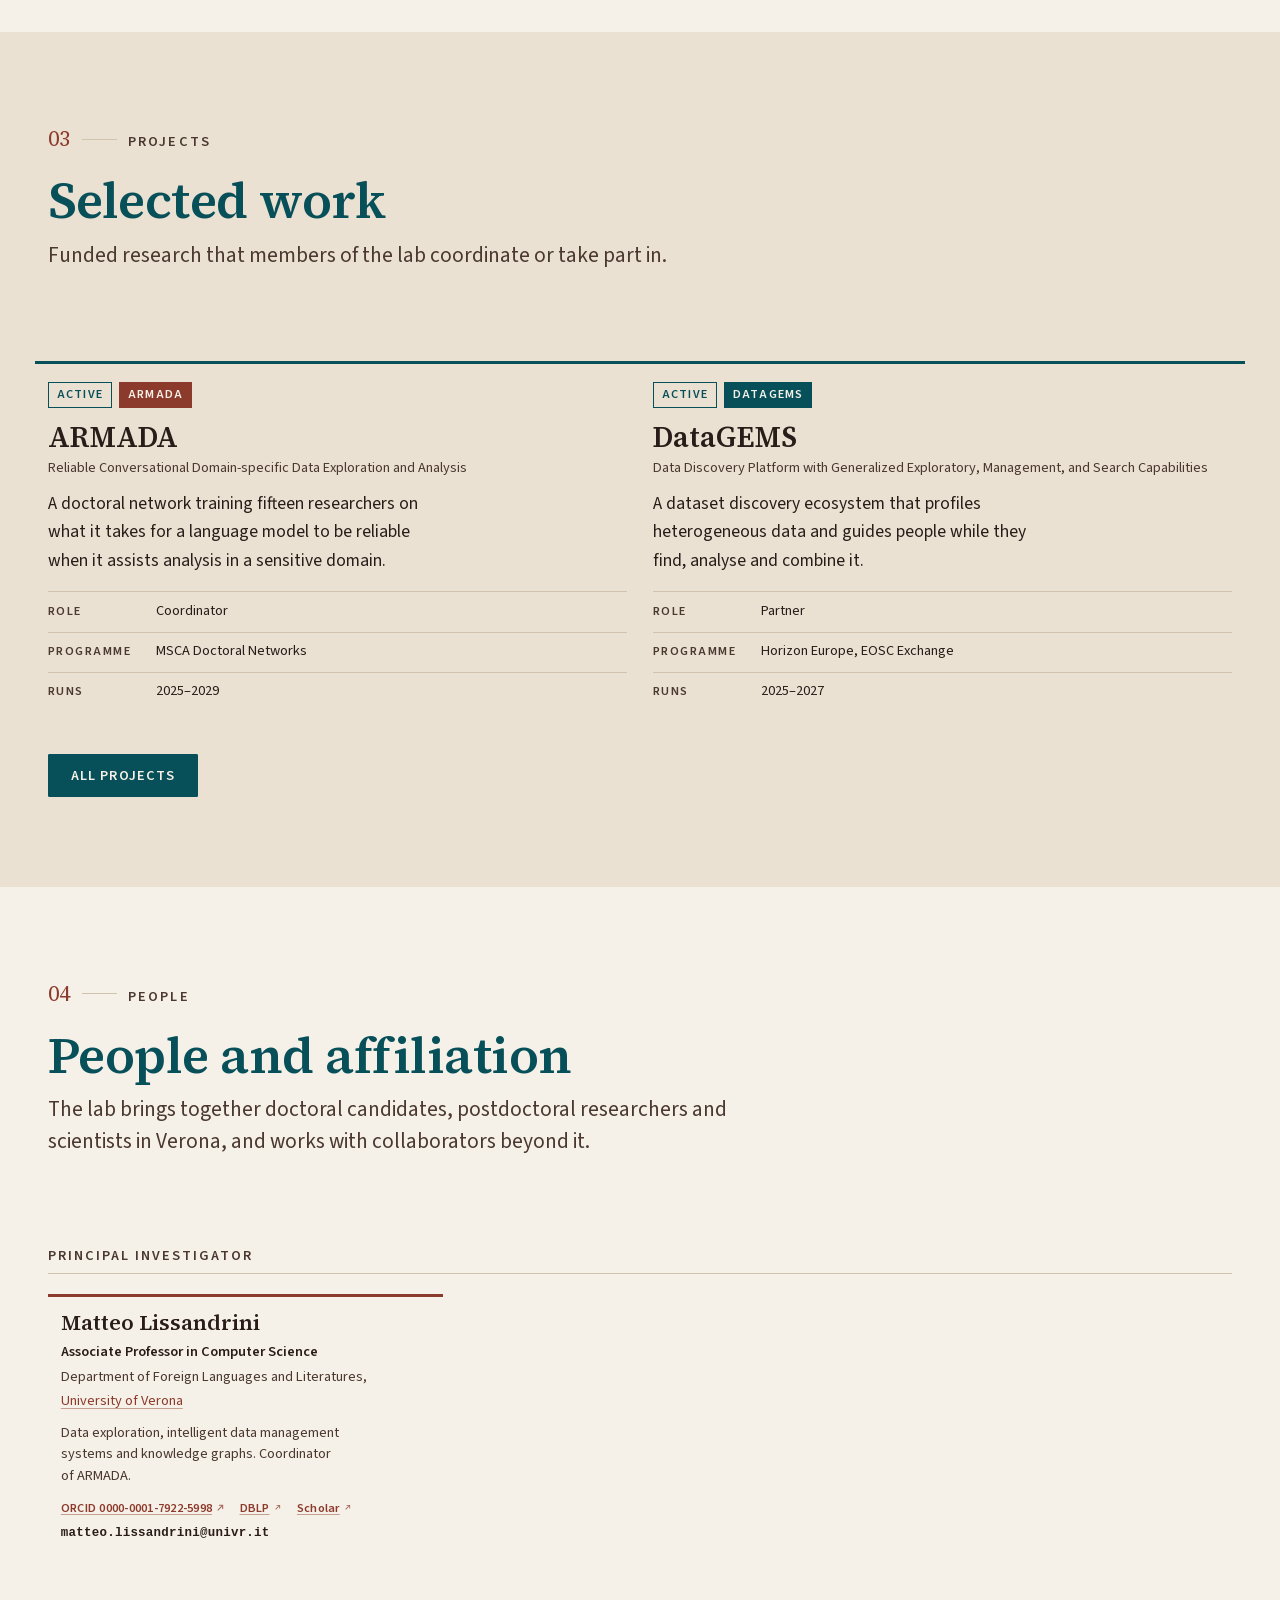
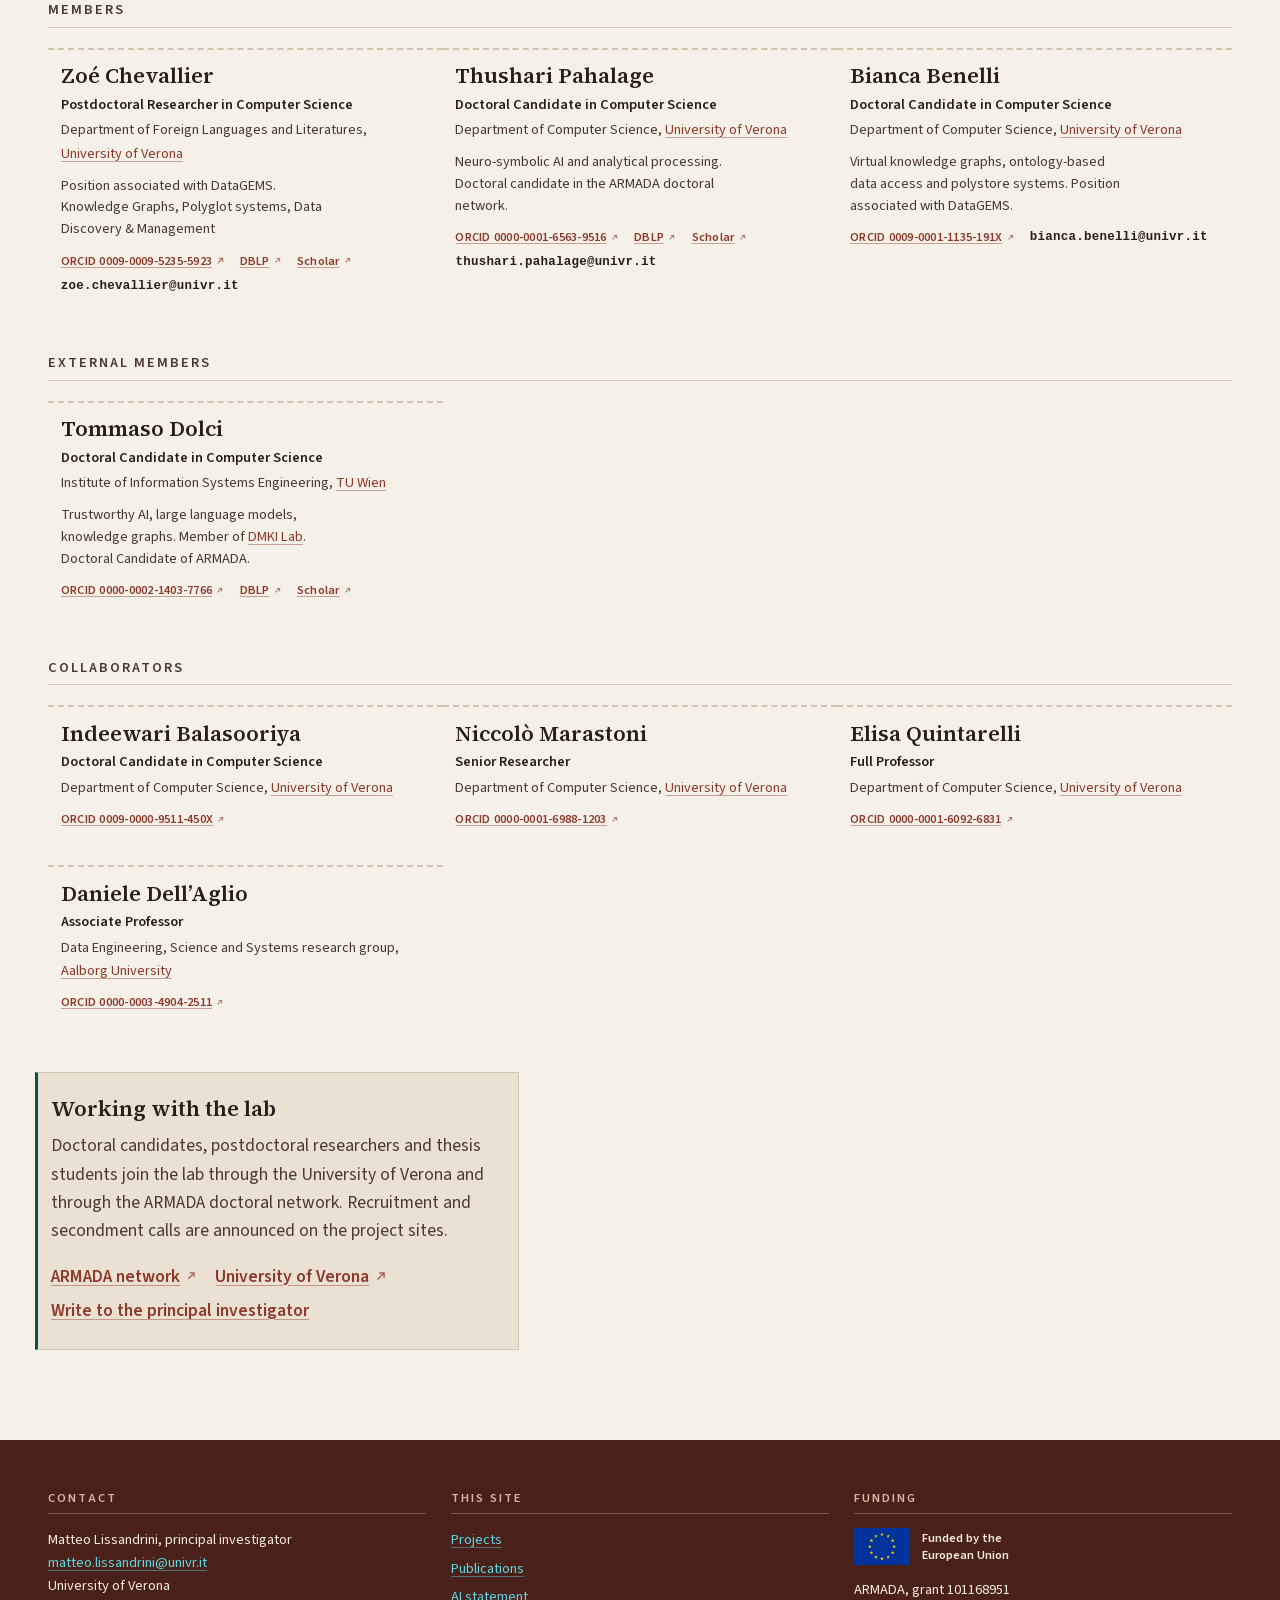
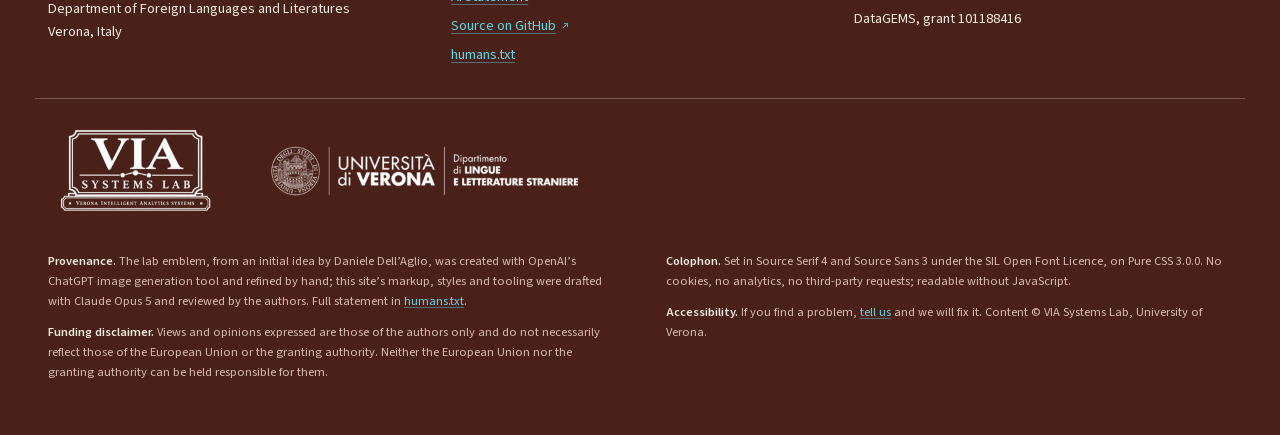
==== commit d4bcfed5: "content: add Daniele Dell'Aglio and credit his emblem idea [BOT] The emblem started from an idea by " ====
--- a/index.html
+++ b/index.html
@@ -403,7 +403,7 @@
       "digitalSourceType": {
         "@id": "http://cv.iptc.org/newscodes/digitalsourcetype/compositeWithTrainedAlgorithmicMedia"
       },
-      "creditText": "Images created with OpenAI's ChatGPT image generation tool. The designs were generated using AI based on prompts developed for the VIA Systems Lab, drawing inspiration from traditional Verona street plaques, Roman and medieval architectural elements, and the concepts of stable grounding, solid innovation, and lasting scientific knowledge. The final logo concepts were iteratively refined through successive prompts to simplify the design and adapt it for use as a stylized, monochrome logo and circular avatar."
+      "creditText": "The emblem is based on an initial idea by Daniele Dell'Aglio. Images created with OpenAI's ChatGPT image generation tool. The designs were generated using AI based on prompts developed for the VIA Systems Lab, drawing inspiration from traditional Verona street plaques, Roman and medieval architectural elements, and the concepts of stable grounding, solid innovation, and lasting scientific knowledge. The final logo concepts were iteratively refined through successive prompts to simplify the design and adapt it for use as a stylized, monochrome logo and circular avatar."
     },
     {
       "@id": "https://github.com/VIASystemsLab/VIASystemsLab.github.io",
@@ -936,6 +936,17 @@
               <a class="link-ext" href="https://orcid.org/0000-0001-6092-6831">ORCID 0000-0001-6092-6831</a>
             </p>
           </li>
+          <li class="person pure-u-1 pure-u-md-1-2 pure-u-lg-1-3">
+            <h4 class="person__name">Daniele Dell&rsquo;Aglio</h4>
+            <p class="person__title">Associate Professor</p>
+            <p class="person__affil">
+              Data Engineering, Science and Systems research group,
+              <a href="https://www.aau.dk/">Aalborg University</a>
+            </p>
+            <p class="person__ids">
+              <a class="link-ext" href="https://orcid.org/0000-0003-4904-2511">ORCID 0000-0003-4904-2511</a>
+            </p>
+          </li>
         </ul>
       </div>
 
@@ -1033,8 +1044,9 @@
 
     <div class="footer__fine pure-u-1">
       <p>
-        <strong>Provenance.</strong> The lab emblem was created with OpenAI&rsquo;s
-        ChatGPT image generation tool and refined by hand; this site&rsquo;s markup,
+        <strong>Provenance.</strong> The lab emblem, from an initial idea
+        by Daniele Dell&rsquo;Aglio, was created with OpenAI&rsquo;s ChatGPT image
+        generation tool and refined by hand; this site&rsquo;s markup,
         styles and tooling were drafted with Claude Opus 5 and reviewed by the
         authors. Full statement in <a href="humans.txt">humans.txt</a>.
       </p>
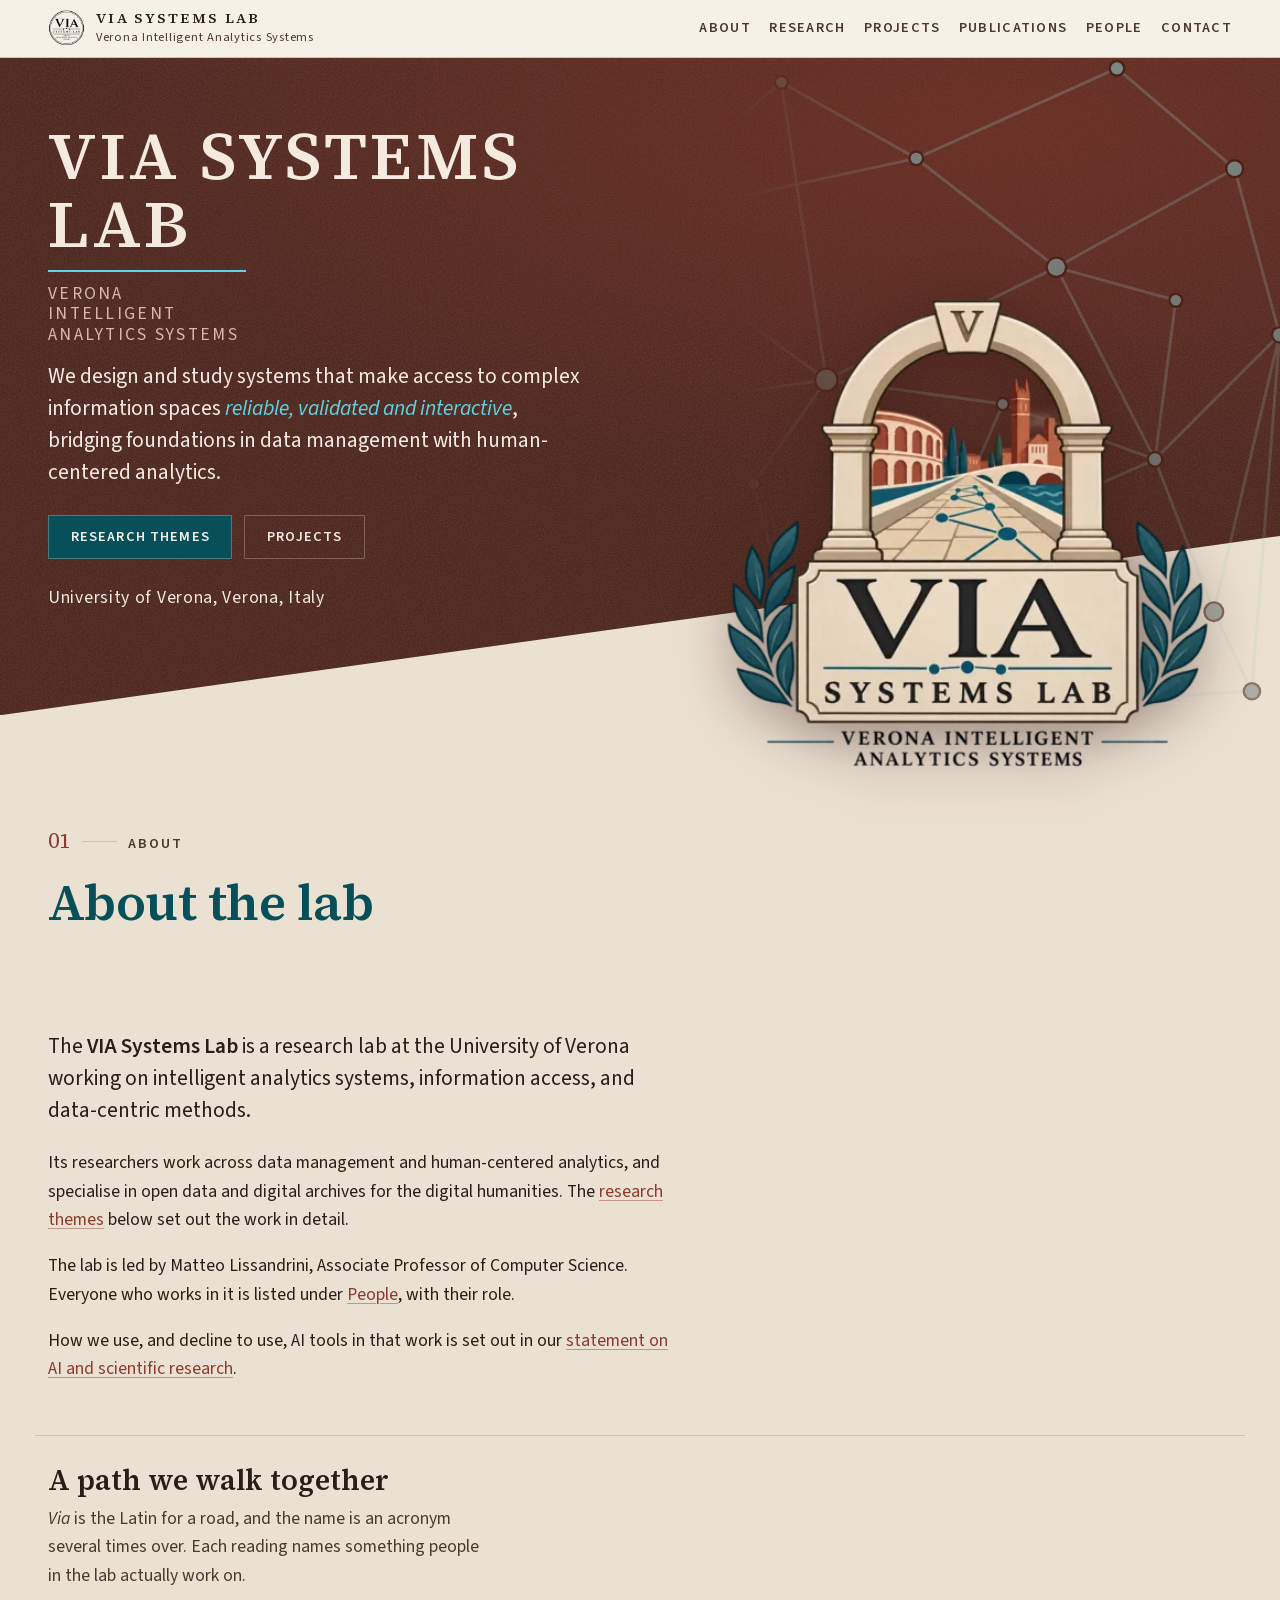
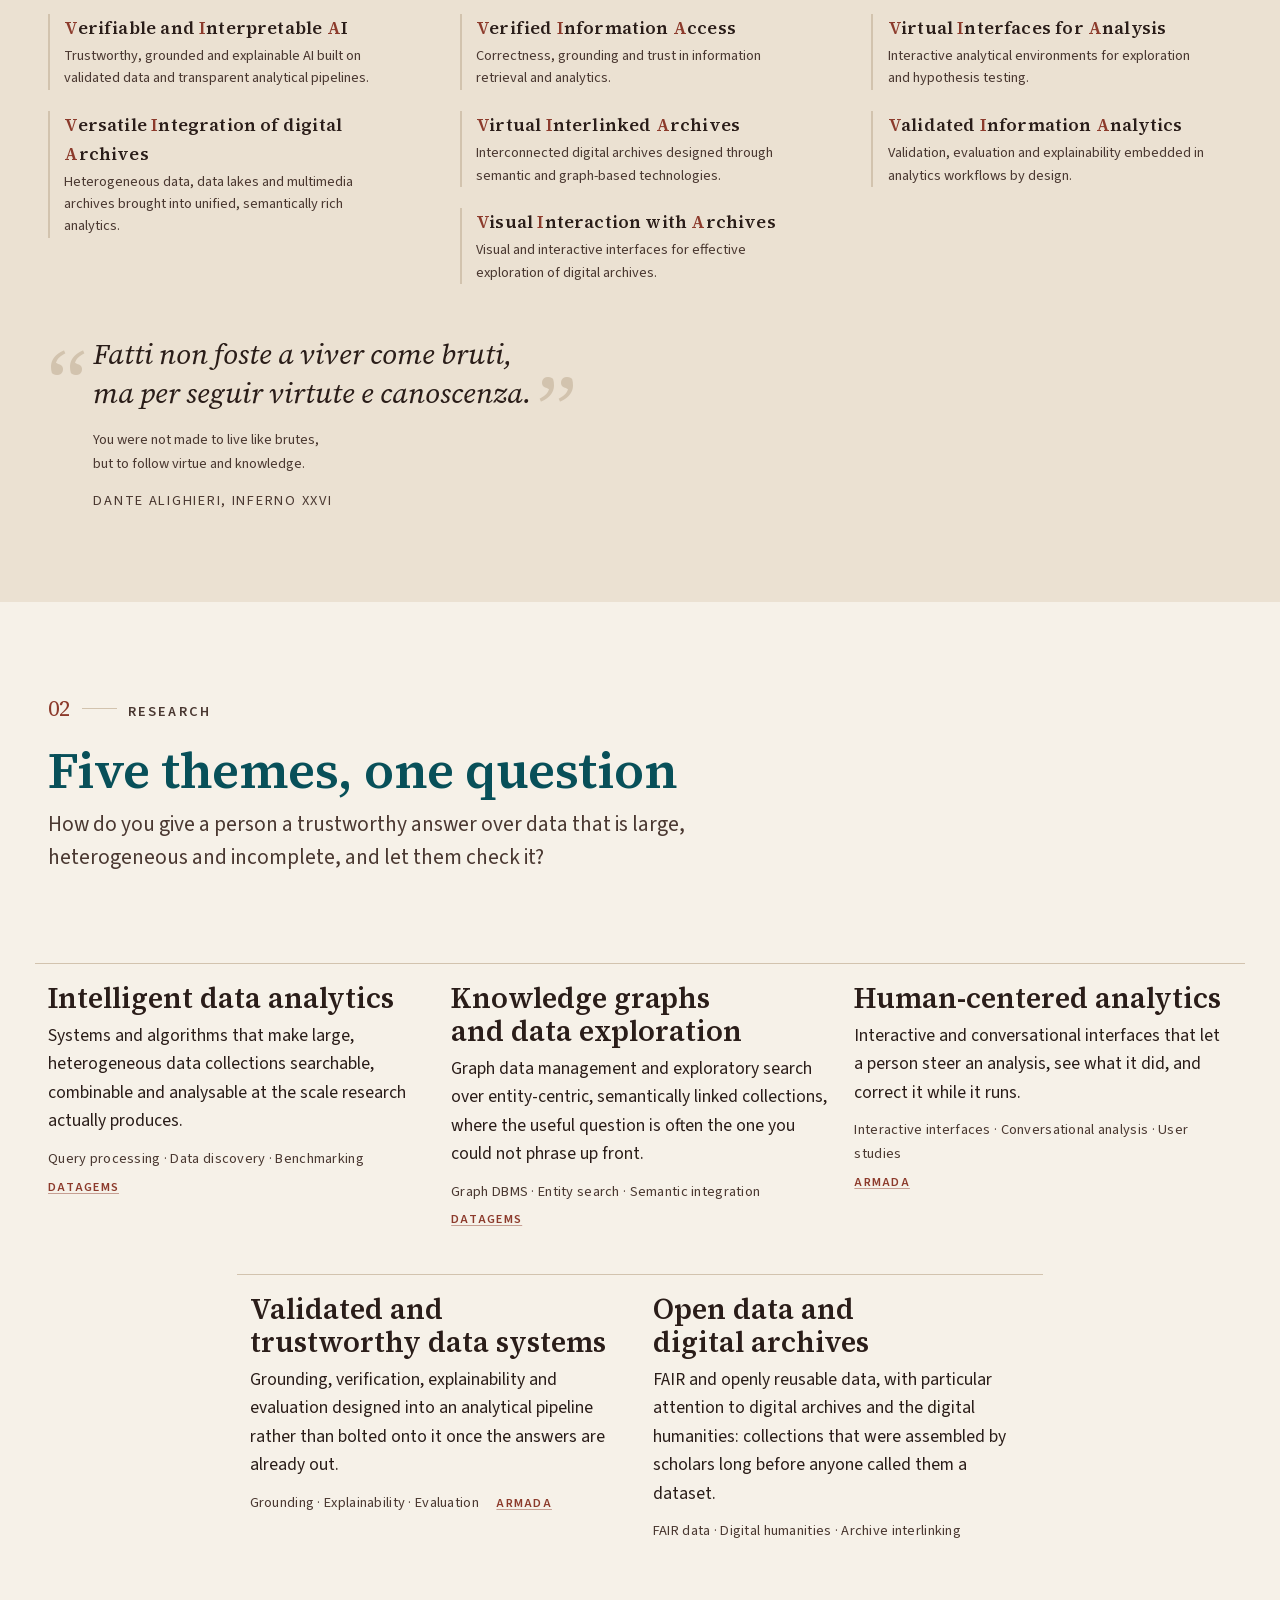
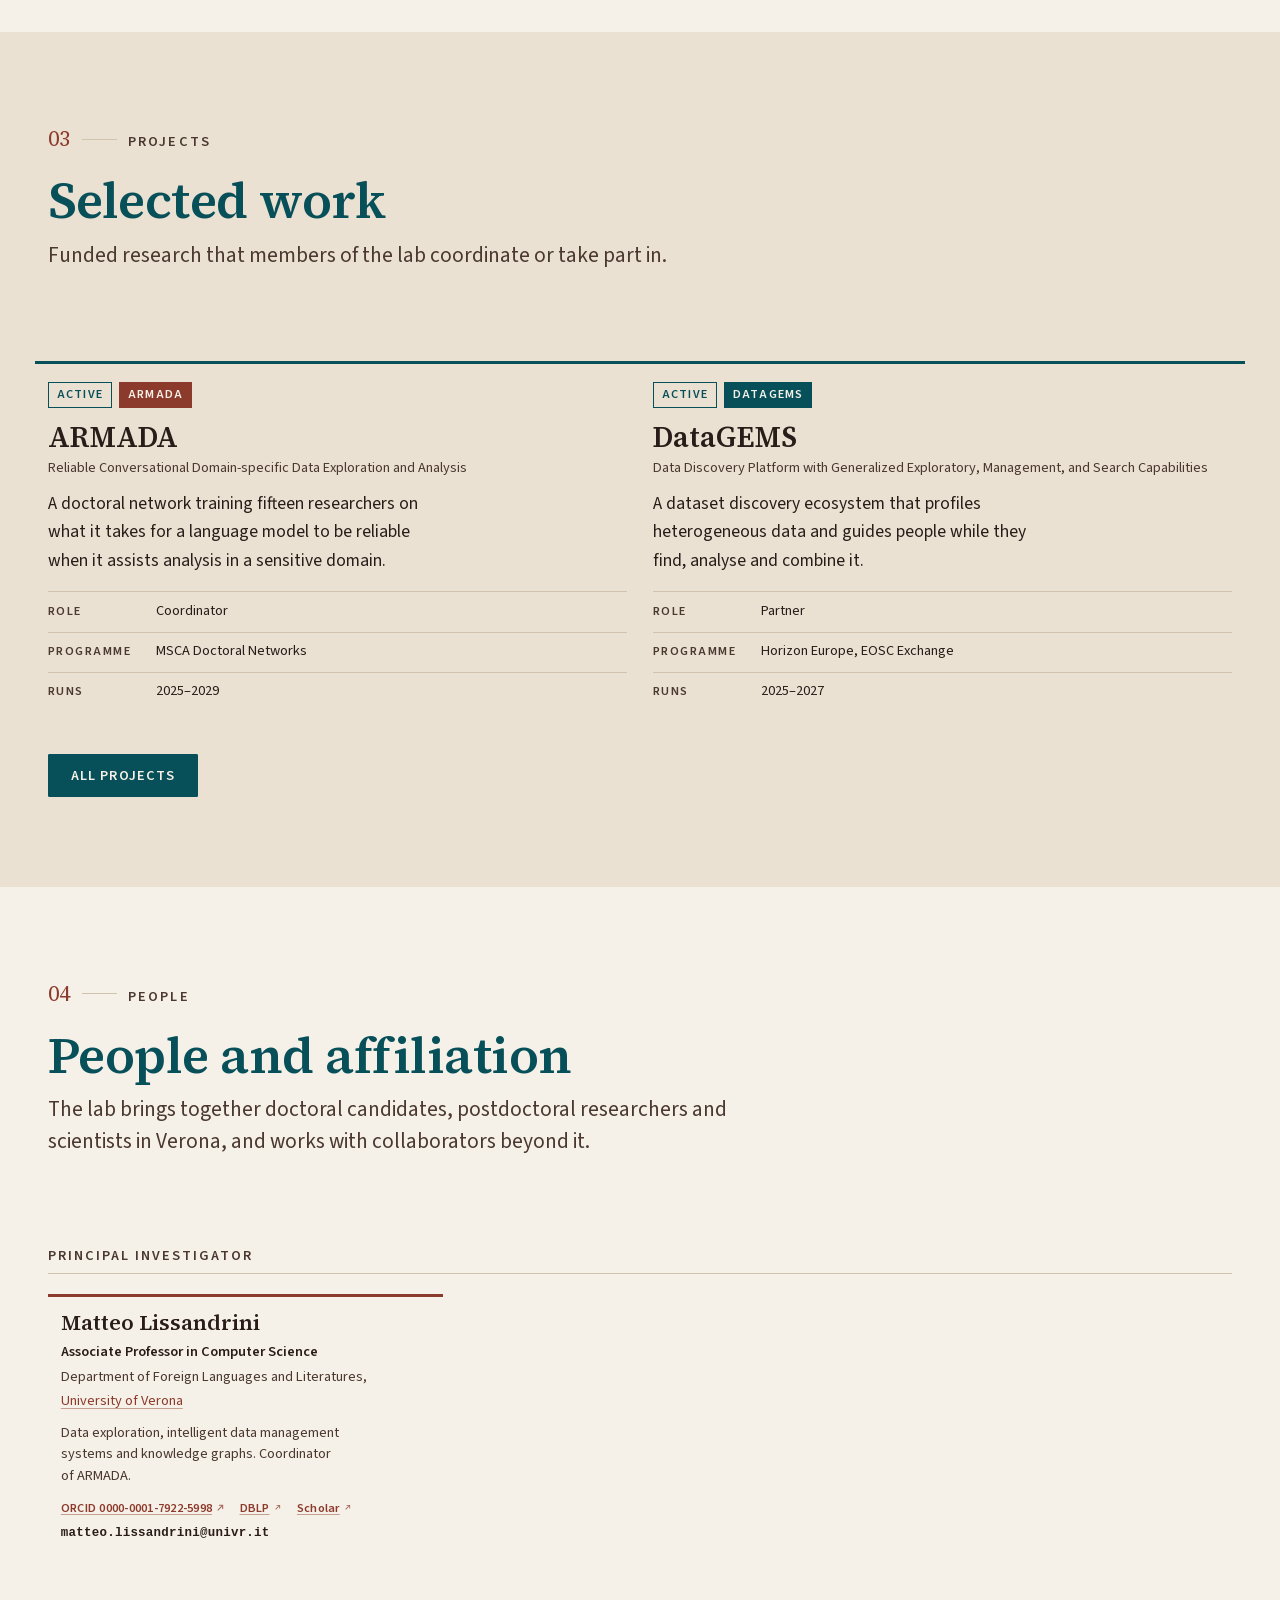
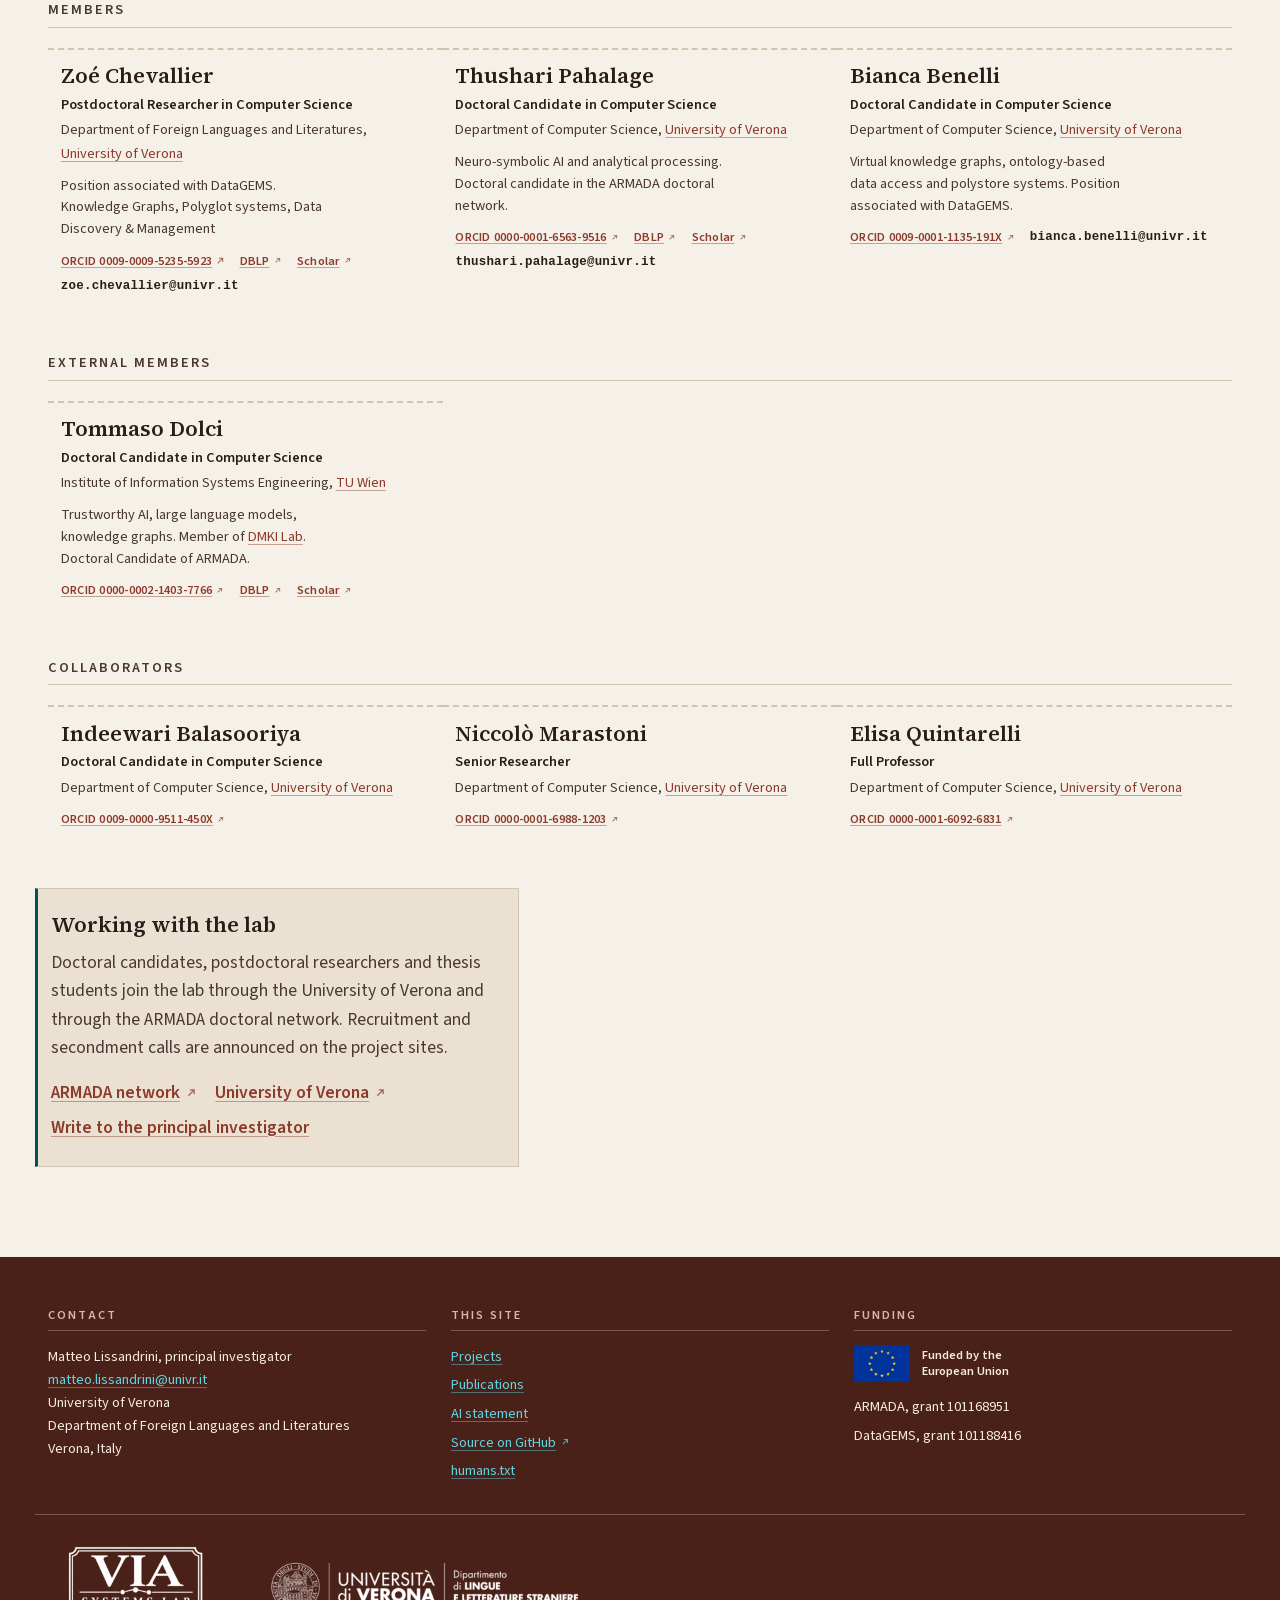
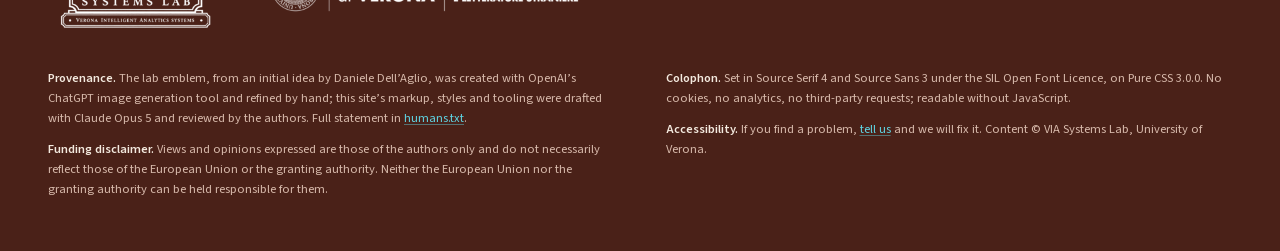
==== commit 2499e554: "content(people): hide Daniele Dell'Aglio's card for now [BOT] The card stays in the markup inside an" ====
--- a/index.html
+++ b/index.html
@@ -936,6 +936,9 @@
               <a class="link-ext" href="https://orcid.org/0000-0001-6092-6831">ORCID 0000-0001-6092-6831</a>
             </p>
           </li>
+          <!-- Hidden for now. To publish the card, delete the two lines that
+               open and close the comment around it. -->
+          <!--
           <li class="person pure-u-1 pure-u-md-1-2 pure-u-lg-1-3">
             <h4 class="person__name">Daniele Dell&rsquo;Aglio</h4>
             <p class="person__title">Associate Professor</p>
@@ -947,6 +950,7 @@
               <a class="link-ext" href="https://orcid.org/0000-0003-4904-2511">ORCID 0000-0003-4904-2511</a>
             </p>
           </li>
+          -->
         </ul>
       </div>
 
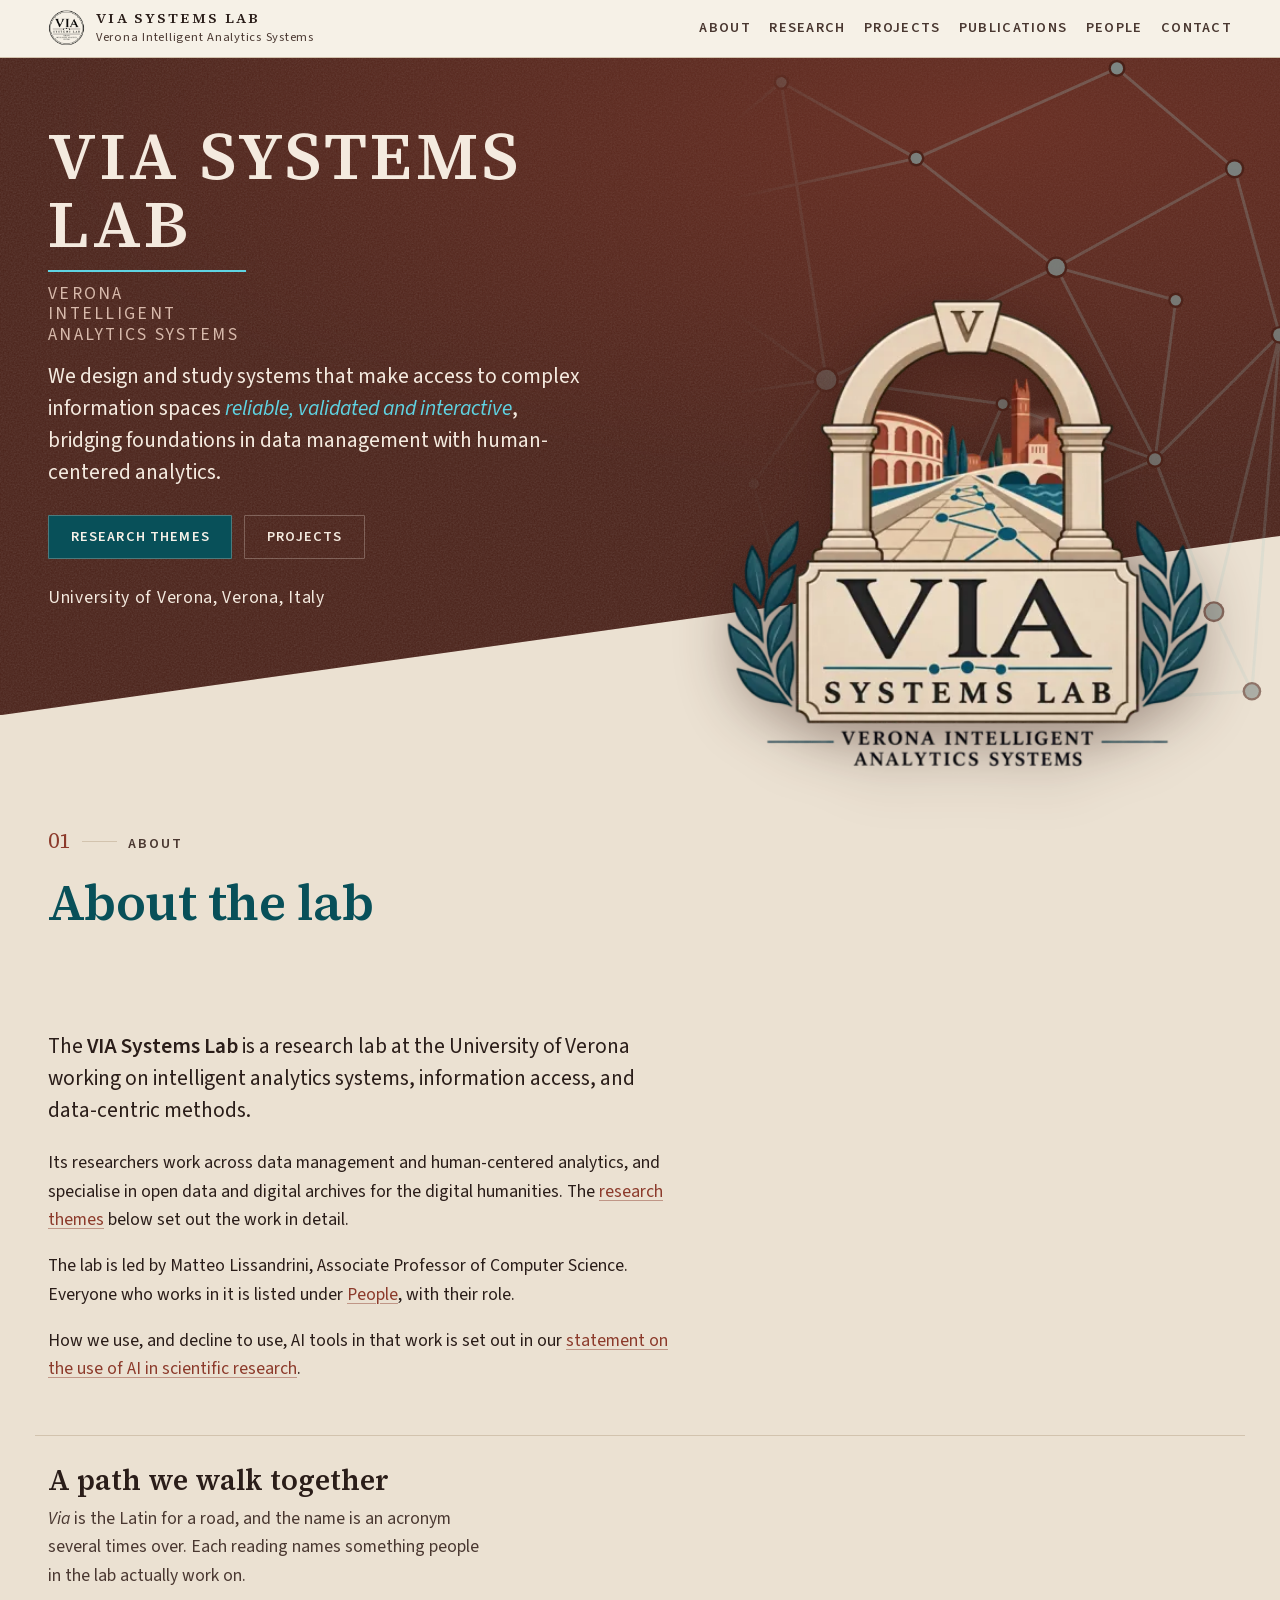
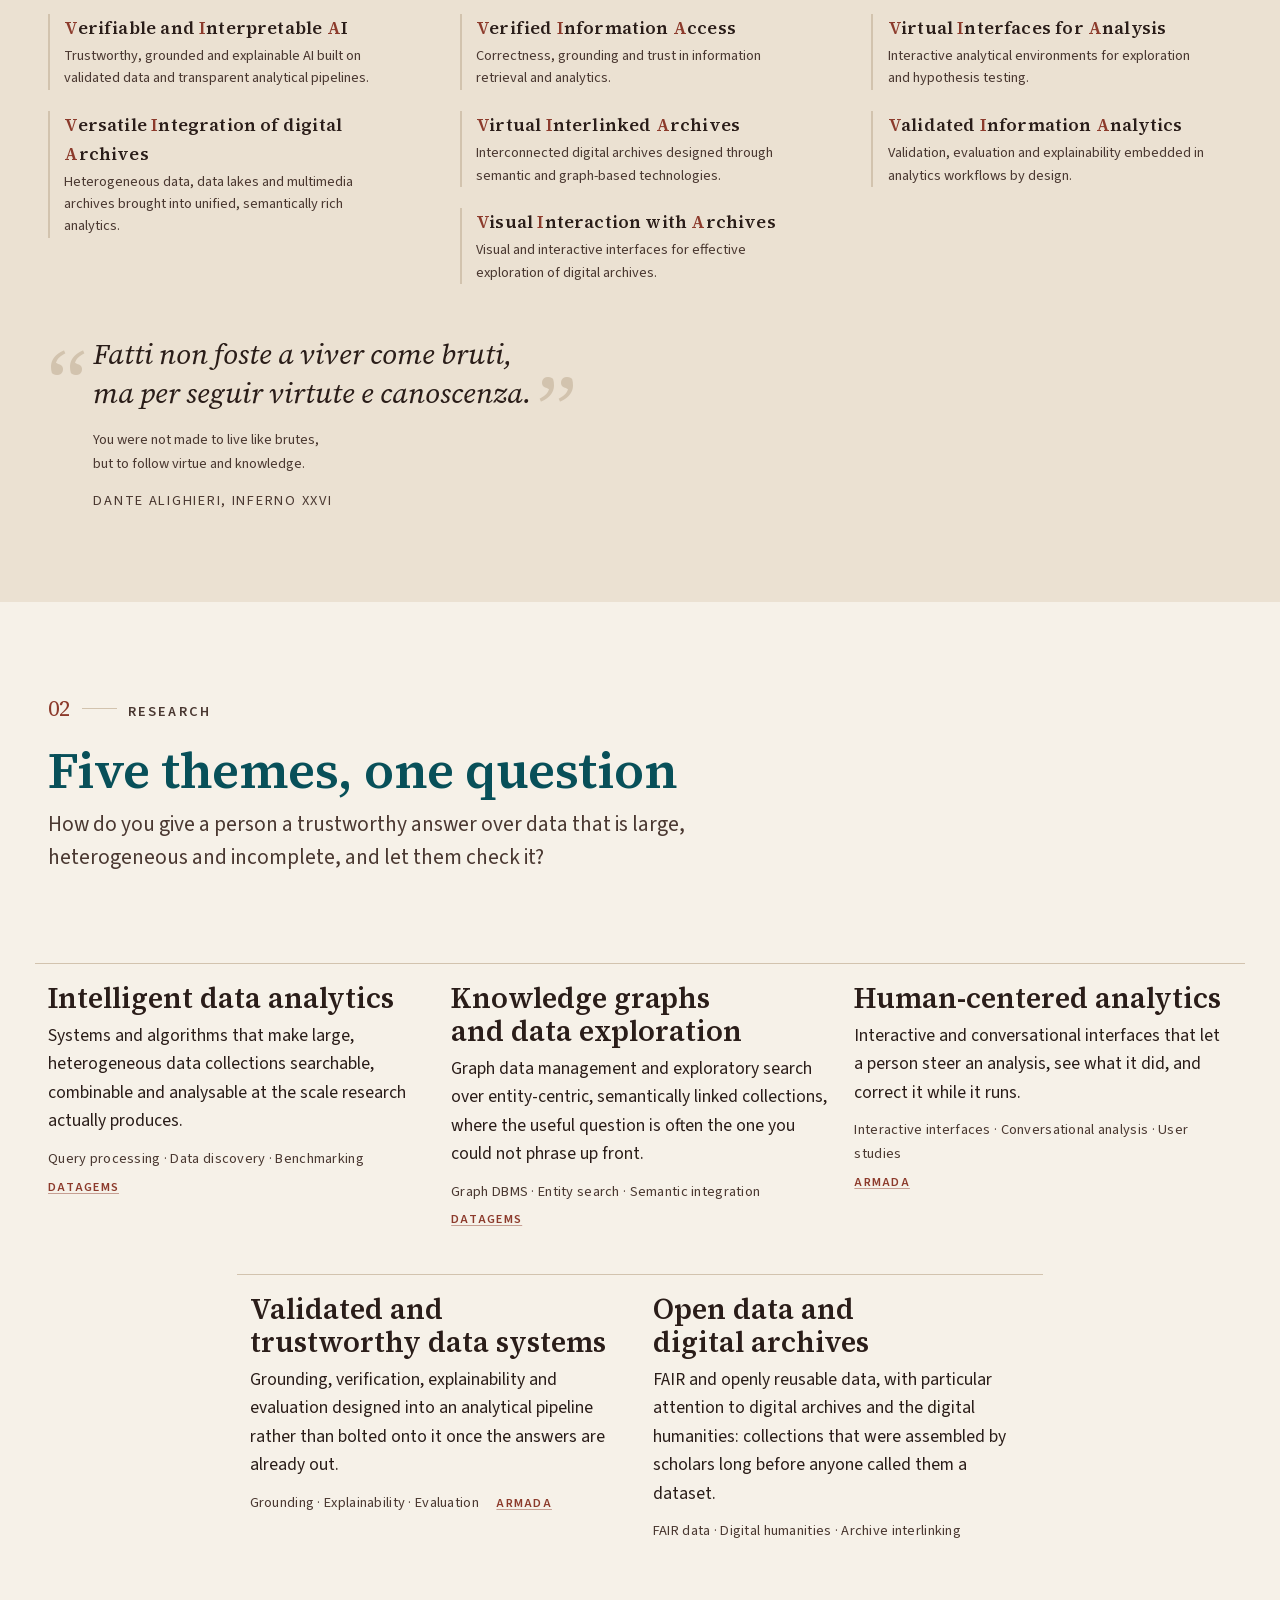
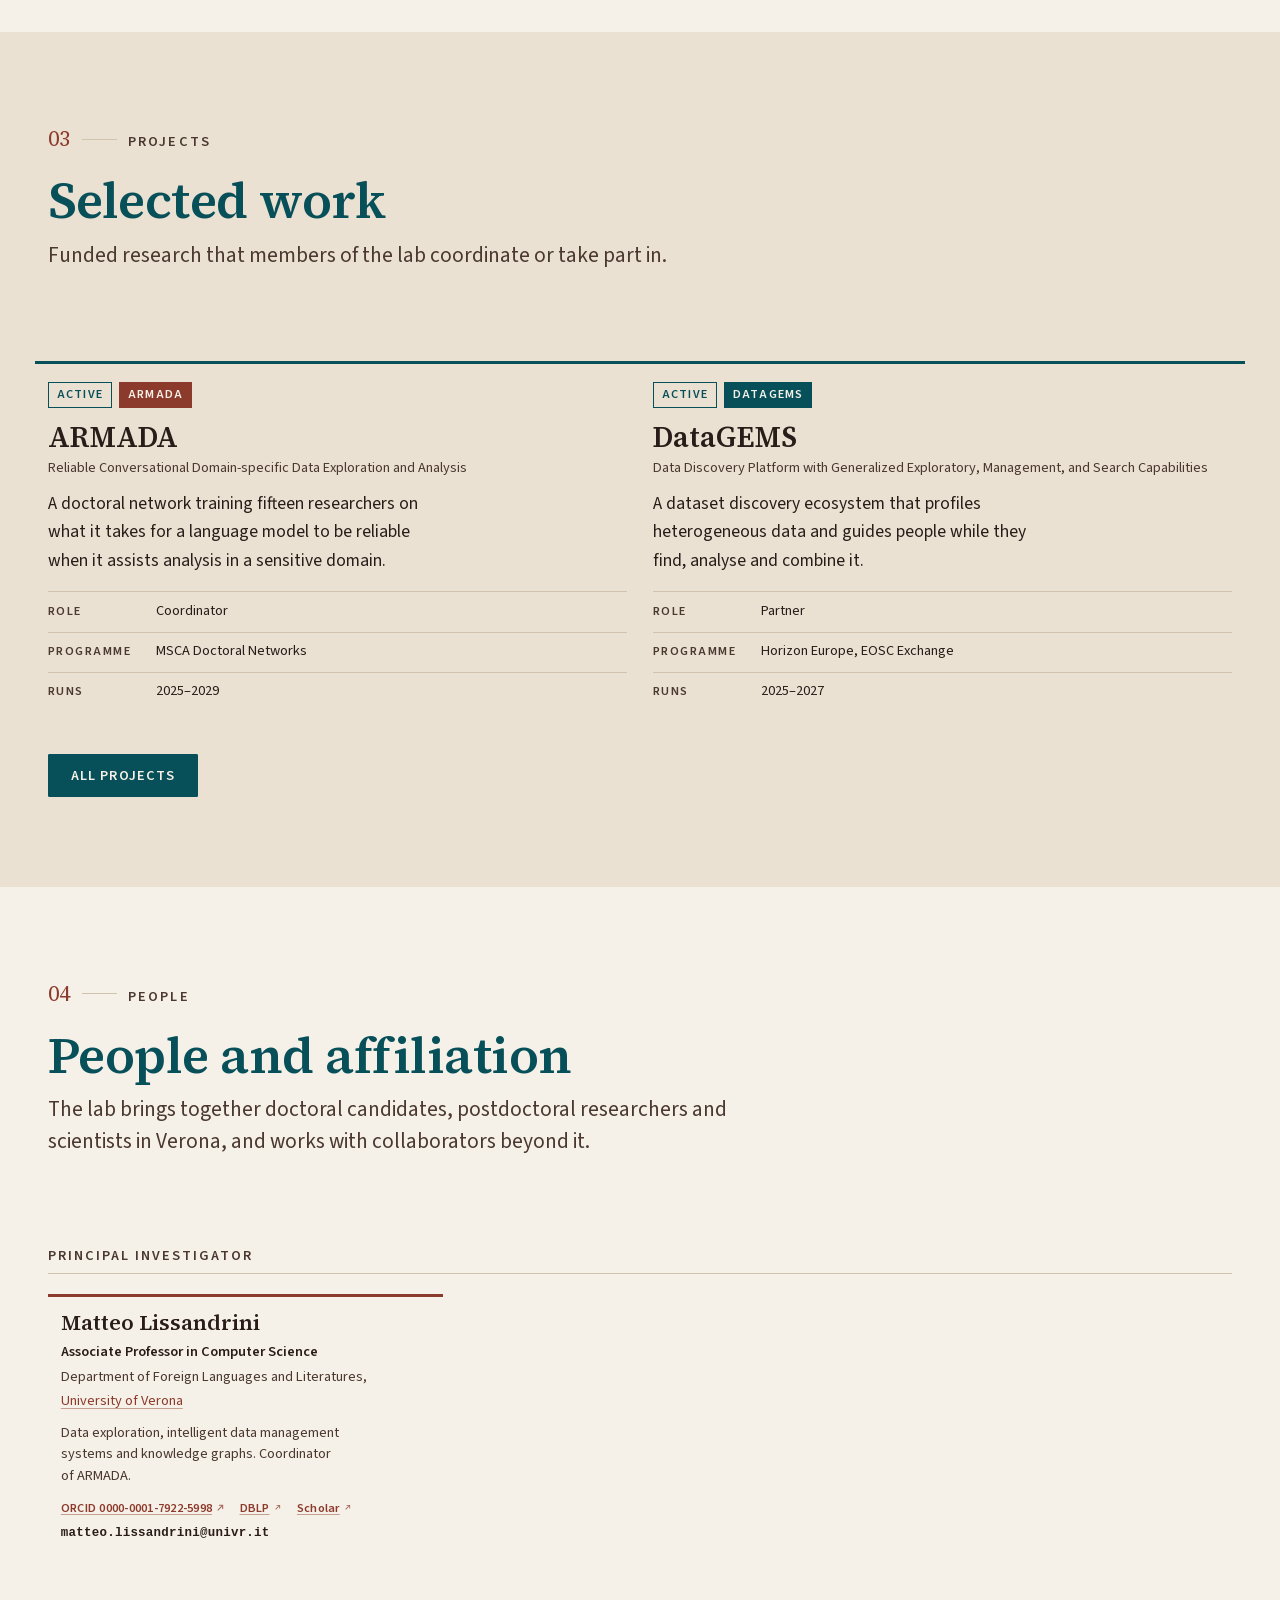
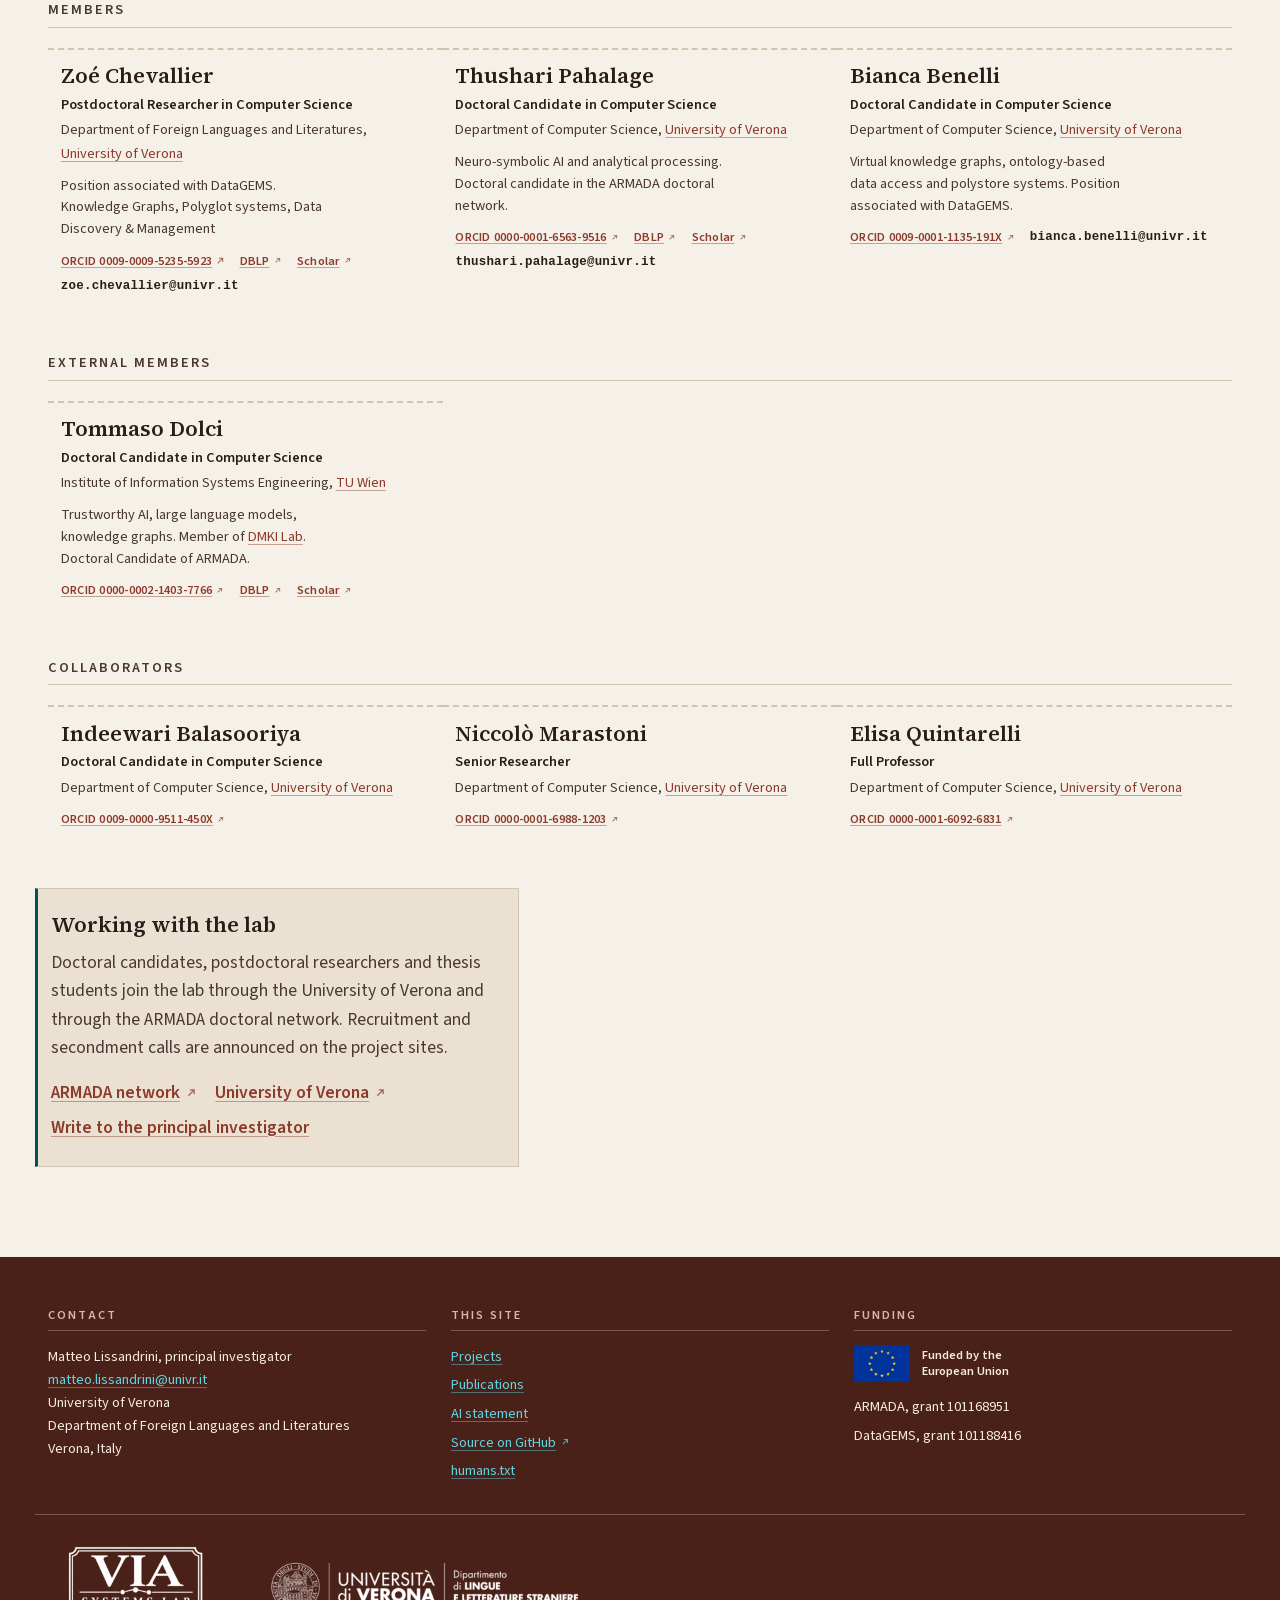
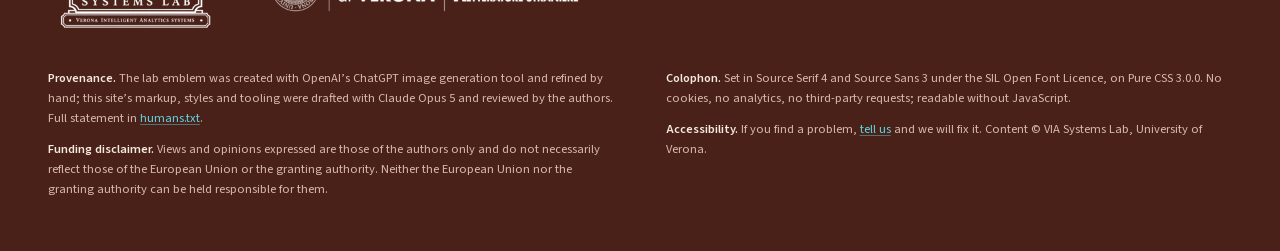
==== commit d5cf47c7: "content(ai-statement): retitle the page, rework two principles [BOT] "Statement on AI and Scientific" ====
--- a/index.html
+++ b/index.html
@@ -403,7 +403,7 @@
       "digitalSourceType": {
         "@id": "http://cv.iptc.org/newscodes/digitalsourcetype/compositeWithTrainedAlgorithmicMedia"
       },
-      "creditText": "The emblem is based on an initial idea by Daniele Dell'Aglio. Images created with OpenAI's ChatGPT image generation tool. The designs were generated using AI based on prompts developed for the VIA Systems Lab, drawing inspiration from traditional Verona street plaques, Roman and medieval architectural elements, and the concepts of stable grounding, solid innovation, and lasting scientific knowledge. The final logo concepts were iteratively refined through successive prompts to simplify the design and adapt it for use as a stylized, monochrome logo and circular avatar."
+      "creditText": "Images created with OpenAI's ChatGPT image generation tool. The designs were generated using AI based on prompts developed for the VIA Systems Lab, drawing inspiration from traditional Verona street plaques, Roman and medieval architectural elements, and the concepts of stable grounding, solid innovation, and lasting scientific knowledge. The final logo concepts were iteratively refined through successive prompts to simplify the design and adapt it for use as a stylized, monochrome logo and circular avatar."
     },
     {
       "@id": "https://github.com/VIASystemsLab/VIASystemsLab.github.io",
@@ -562,7 +562,7 @@
         </p>
         <p>
           How we use, and decline to use, AI tools in that work is set out in our
-          <a href="ai-statement.html">statement on AI and scientific research</a>.
+          <a href="ai-statement.html">statement on the use of AI in scientific research</a>.
         </p>
       </div>
 
@@ -936,21 +936,6 @@
               <a class="link-ext" href="https://orcid.org/0000-0001-6092-6831">ORCID 0000-0001-6092-6831</a>
             </p>
           </li>
-          <!-- Hidden for now. To publish the card, delete the two lines that
-               open and close the comment around it. -->
-          <!--
-          <li class="person pure-u-1 pure-u-md-1-2 pure-u-lg-1-3">
-            <h4 class="person__name">Daniele Dell&rsquo;Aglio</h4>
-            <p class="person__title">Associate Professor</p>
-            <p class="person__affil">
-              Data Engineering, Science and Systems research group,
-              <a href="https://www.aau.dk/">Aalborg University</a>
-            </p>
-            <p class="person__ids">
-              <a class="link-ext" href="https://orcid.org/0000-0003-4904-2511">ORCID 0000-0003-4904-2511</a>
-            </p>
-          </li>
-          -->
         </ul>
       </div>
 
@@ -1048,9 +1033,8 @@
 
     <div class="footer__fine pure-u-1">
       <p>
-        <strong>Provenance.</strong> The lab emblem, from an initial idea
-        by Daniele Dell&rsquo;Aglio, was created with OpenAI&rsquo;s ChatGPT image
-        generation tool and refined by hand; this site&rsquo;s markup,
+        <strong>Provenance.</strong> The lab emblem was created with OpenAI&rsquo;s
+        ChatGPT image generation tool and refined by hand; this site&rsquo;s markup,
         styles and tooling were drafted with Claude Opus 5 and reviewed by the
         authors. Full statement in <a href="humans.txt">humans.txt</a>.
       </p>
